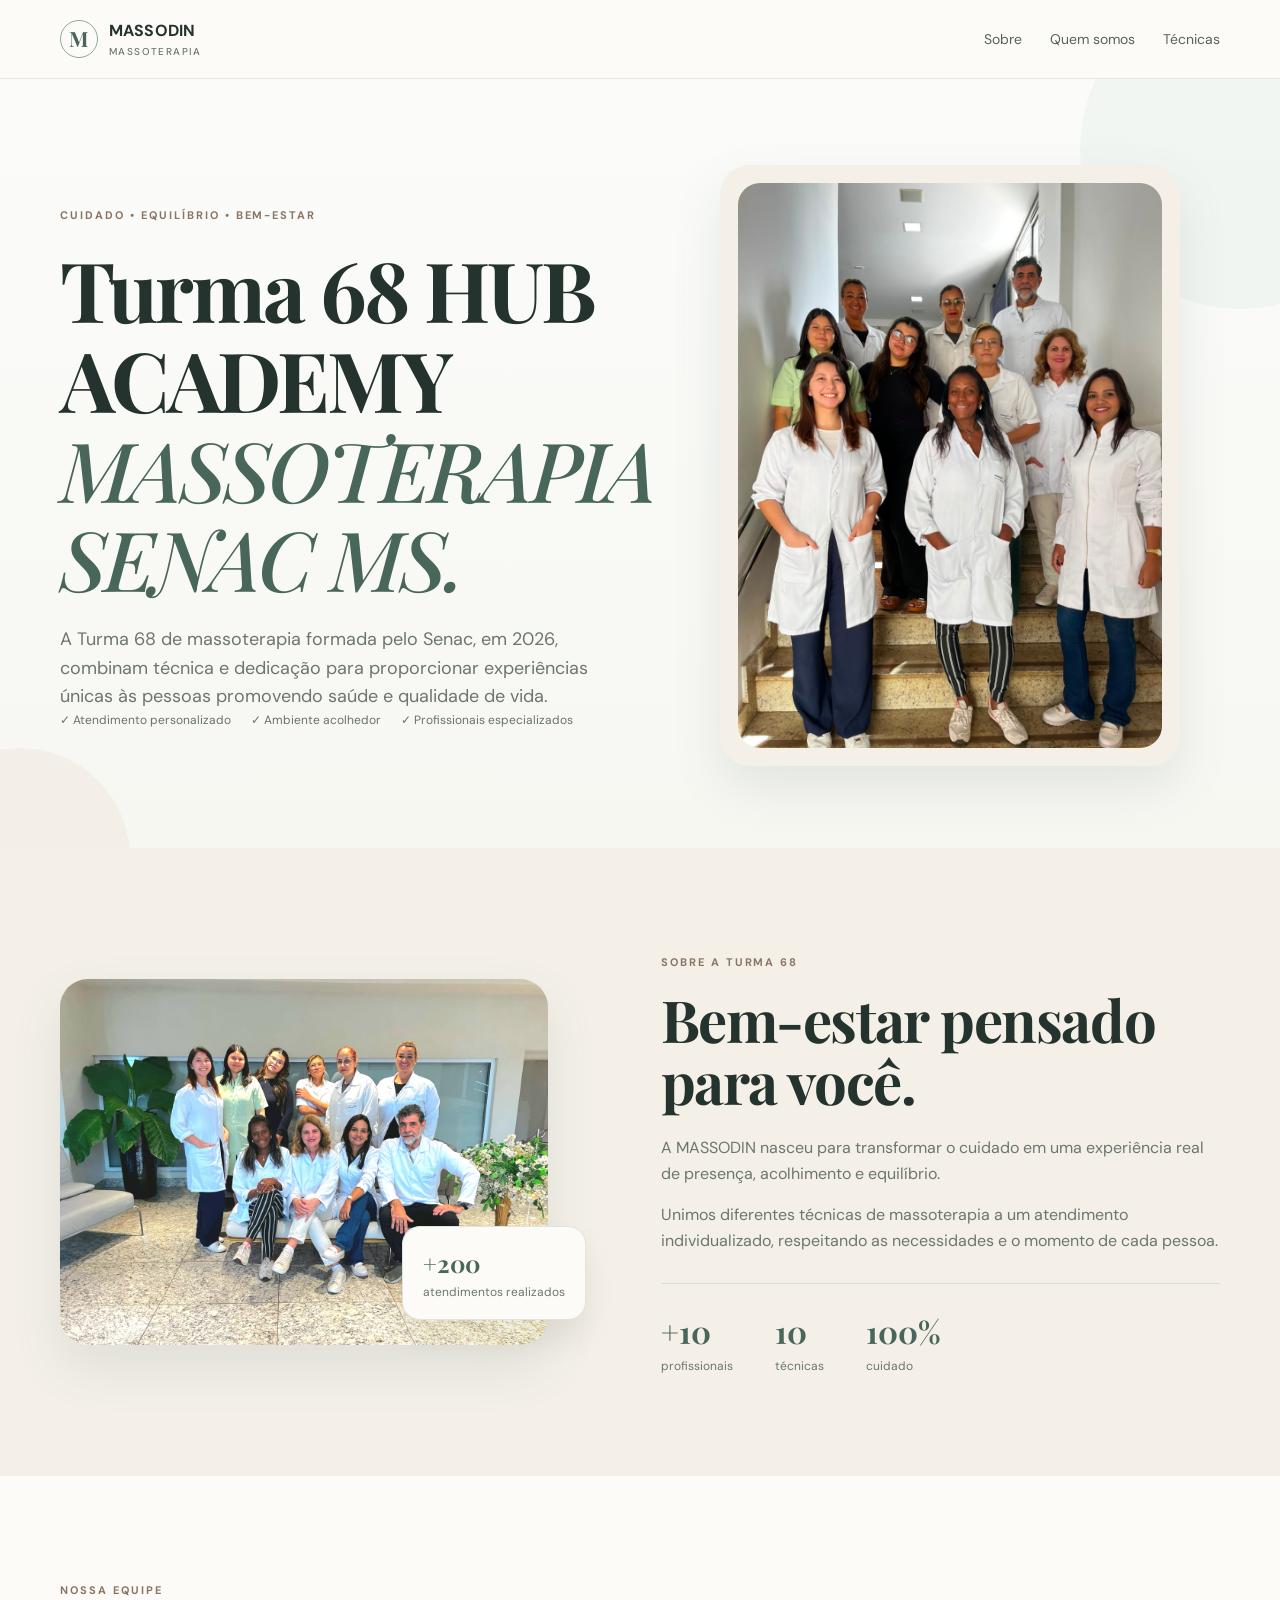
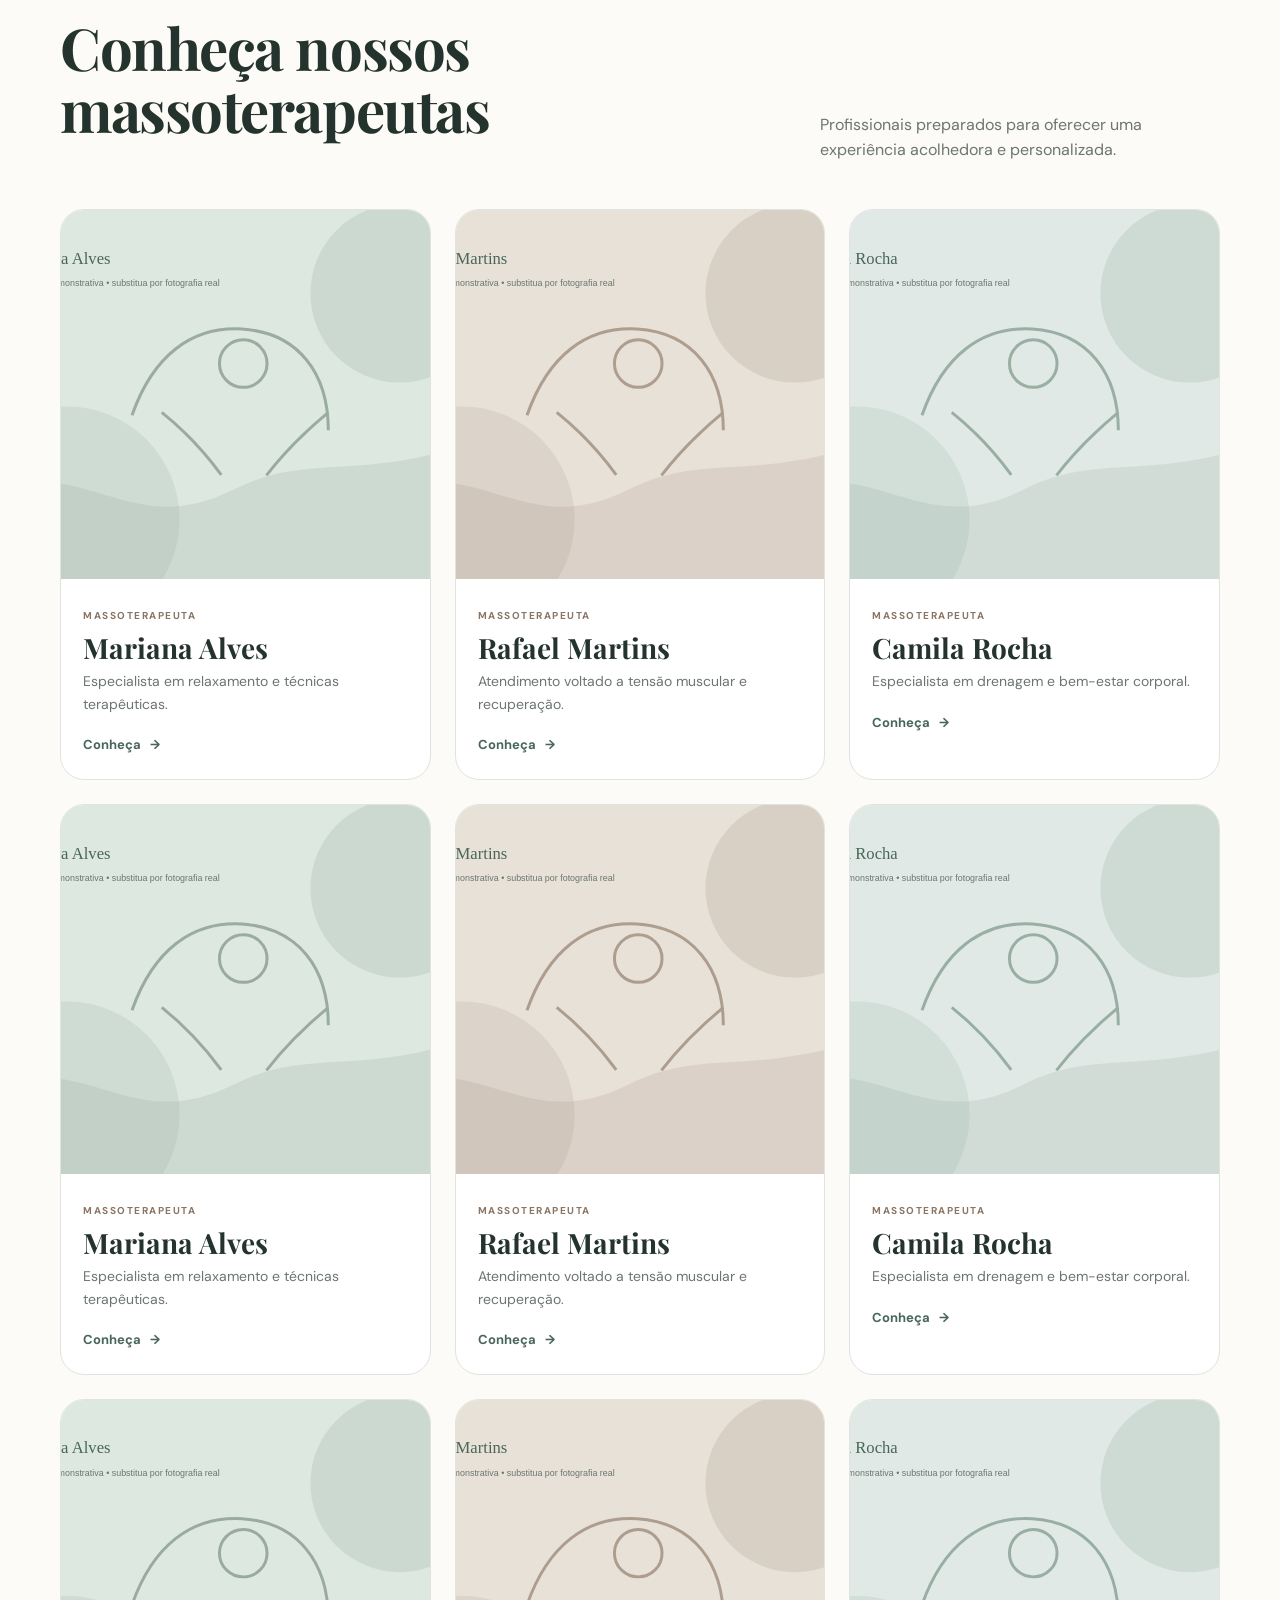
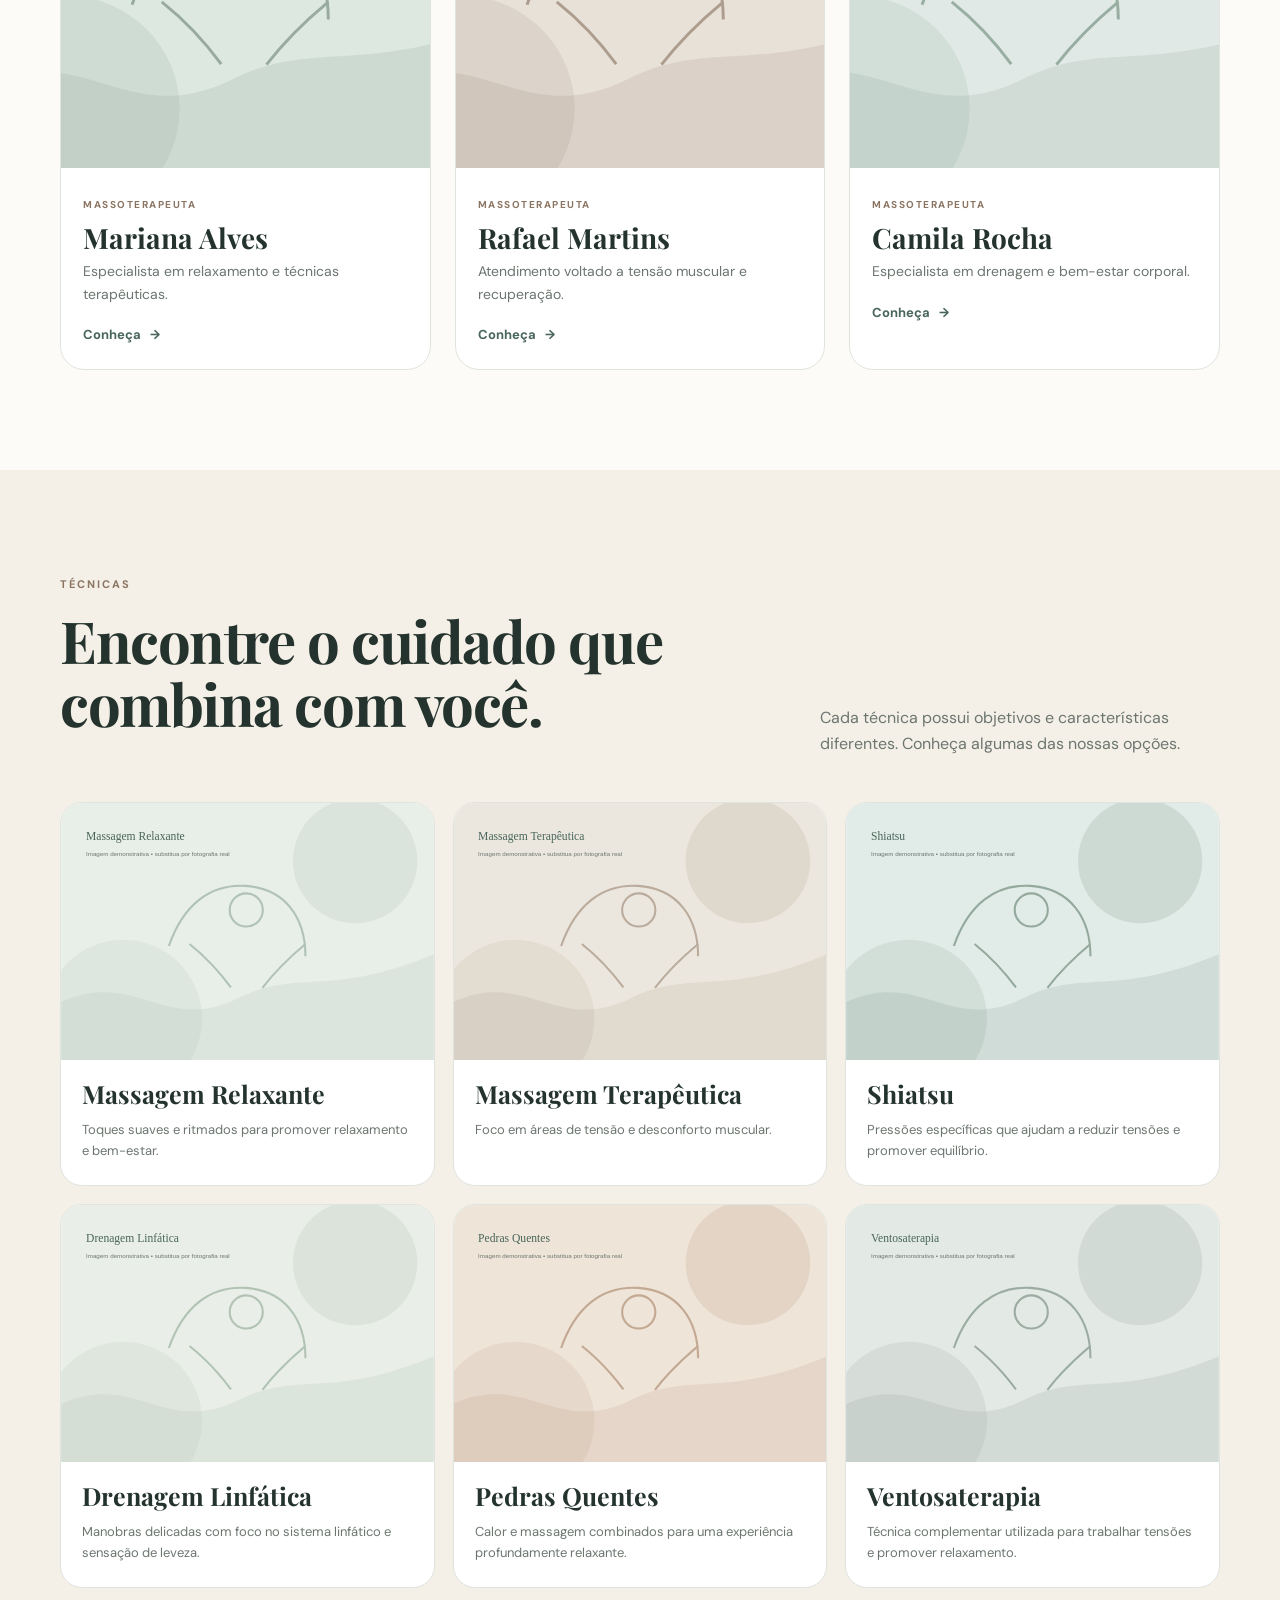
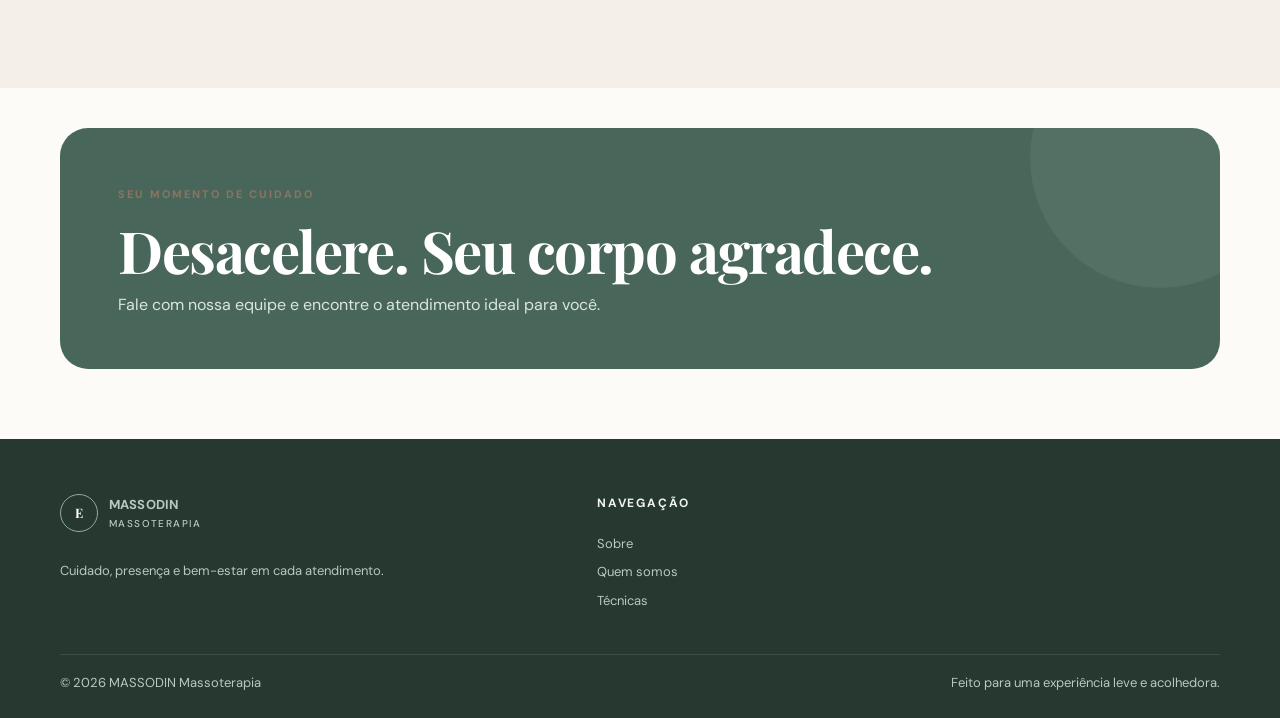
==== index.html @ a58a4205 "Teste2" ====
<!DOCTYPE html>
<html lang="pt-BR">
<head>
  <meta charset="UTF-8" />
  <meta name="viewport" content="width=device-width, initial-scale=1.0" />
  <meta name="description" content="Massoterapia, bem-estar e cuidado personalizado." />
  <title>MASSODIN Massoterapia</title>
  <link rel="preconnect" href="https://fonts.googleapis.com">
  <link rel="preconnect" href="https://fonts.gstatic.com" crossorigin>
  <link href="https://fonts.googleapis.com/css2?family=DM+Sans:wght@400;500;600;700&family=Playfair+Display:wght@500;600&display=swap" rel="stylesheet">
  <link rel="stylesheet" href="styles.css" />
</head>
<body>
  <header class="site-header" id="inicio">
    <div class="container nav-wrap">
      <a class="logo" href="index.html" aria-label="Essenza Massoterapia">
        <span class="logo-mark">M</span>
        <span>MASSODIN <small>Massoterapia</small></span>
      </a>
      <button class="menu-toggle" aria-label="Abrir menu" aria-expanded="false">☰</button>
      <nav class="main-nav">
        <a href="#sobre">Sobre</a>
        <a href="#profissionais">Quem somos</a>
        <a href="#tecnicas">Técnicas</a>
        
      </nav>
    </div>
  </header>

  <main>
    <section class="hero">
      <div class="hero-shape hero-shape-one"></div>
      <div class="hero-shape hero-shape-two"></div>
      <div class="container hero-grid">
        <div class="hero-copy">
          <span class="eyebrow">Cuidado • Equilíbrio • Bem-estar</span>
          <h1>Turma 68 HUB ACADEMY<br><em>MASSOTERAPIA SENAC MS.</em></h1>
          <p>A Turma 68 de massoterapia formada pelo Senac, em 2026, combinam técnica e dedicação para proporcionar experiências únicas às pessoas promovendo saúde e qualidade de vida.</p>
          <!-- <div class="hero-actions">
            <a class="btn btn-primary" href="#profissionais">Conheça nossos profissionais</a>
            <a class="btn btn-ghost" href="#tecnicas">Ver técnicas</a>
          </div> -->
          <div class="hero-highlights">
            <span>✓ Atendimento personalizado</span>
            <span>✓ Ambiente acolhedor</span>
            <span>✓ Profissionais especializados</span>
          </div>
        </div>
        <div class="hero-visual">
          <div class="image-card hero-image">
            <img src="assets/IMG/IMAGEM-T-68.jpg" alt="Ambiente acolhedor para massoterapia">
            <!-- <div class="floating-card">
              <strong>Seu momento.</strong>
              <span>Respire. Relaxe. Cuide-se.</span>
            </div> -->
          </div>
        </div>
      </div>
    </section>

    <section class="section section-soft" id="sobre">
      <div class="container about-grid">
        <div class="about-visual">
          <img class="about-image" src="assets/IMG/IMAGEM-2-T-68.jpg" alt="Espaço de massoterapia">
          <div class="about-badge"><strong>+200</strong><span>atendimentos realizados</span></div>
        </div>
        <div class="about-copy">
          <span class="eyebrow">Sobre a turma 68</span>
          <h2>Bem-estar pensado para você.</h2>
          <p>A MASSODIN nasceu para transformar o cuidado em uma experiência real de presença, acolhimento e equilíbrio.</p>
          <p>Unimos diferentes técnicas de massoterapia a um atendimento individualizado, respeitando as necessidades e o momento de cada pessoa.</p>
          <div class="stats">
            <div><strong>+10</strong><span>profissionais</span></div>
            <div><strong>10</strong><span>técnicas</span></div>
            <div><strong>100%</strong><span>cuidado</span></div>
          </div>
        </div>
      </div>
    </section>

    <section class="section" id="profissionais">
      <div class="container">
        <div class="section-heading">
          <div>
            <span class="eyebrow">Nossa equipe</span>
            <h2>Conheça nossos massoterapeutas</h2>
          </div>
          <p>Profissionais preparados para oferecer uma experiência acolhedora e personalizada.</p>
        </div>

        <div class="team-grid">
          <article class="profile-card">
            <img src="assets/profissional-1.svg" alt="Foto de Mariana Alves">
            <div class="profile-info">
              <span class="tag">Massoterapeuta</span>
              <h3>Mariana Alves</h3>
              <p>Especialista em relaxamento e técnicas terapêuticas.</p>
              <a class="text-link" href="profissional-mariana.html">Conheça <span>→</span></a>
            </div>
          </article>
          <article class="profile-card">
            <img src="assets/profissional-2.svg" alt="Foto de Rafael Martins">
            <div class="profile-info">
              <span class="tag">Massoterapeuta</span>
              <h3>Rafael Martins</h3>
              <p>Atendimento voltado a tensão muscular e recuperação.</p>
              <a class="text-link" href="profissional-rafael.html">Conheça <span>→</span></a>
            </div>
          </article>
          <article class="profile-card">
            <img src="assets/profissional-3.svg" alt="Foto de Camila Rocha">
            <div class="profile-info">
              <span class="tag">Massoterapeuta</span>
              <h3>Camila Rocha</h3>
              <p>Especialista em drenagem e bem-estar corporal.</p>
              <a class="text-link" href="profissional-camila.html">Conheça <span>→</span></a>
            </div>
          </article>
          <article class="profile-card">
            <img src="assets/profissional-1.svg" alt="Foto de Mariana Alves">
            <div class="profile-info">
              <span class="tag">Massoterapeuta</span>
              <h3>Mariana Alves</h3>
              <p>Especialista em relaxamento e técnicas terapêuticas.</p>
              <a class="text-link" href="profissional-mariana.html">Conheça <span>→</span></a>
            </div>
          </article>
          <article class="profile-card">
            <img src="assets/profissional-2.svg" alt="Foto de Rafael Martins">
            <div class="profile-info">
              <span class="tag">Massoterapeuta</span>
              <h3>Rafael Martins</h3>
              <p>Atendimento voltado a tensão muscular e recuperação.</p>
              <a class="text-link" href="profissional-rafael.html">Conheça <span>→</span></a>
            </div>
          </article>
          <article class="profile-card">
            <img src="assets/profissional-3.svg" alt="Foto de Camila Rocha">
            <div class="profile-info">
              <span class="tag">Massoterapeuta</span>
              <h3>Camila Rocha</h3>
              <p>Especialista em drenagem e bem-estar corporal.</p>
              <a class="text-link" href="profissional-camila.html">Conheça <span>→</span></a>
            </div>
          </article>
          <article class="profile-card">
            <img src="assets/profissional-1.svg" alt="Foto de Mariana Alves">
            <div class="profile-info">
              <span class="tag">Massoterapeuta</span>
              <h3>Mariana Alves</h3>
              <p>Especialista em relaxamento e técnicas terapêuticas.</p>
              <a class="text-link" href="profissional-mariana.html">Conheça <span>→</span></a>
            </div>
          </article>
          <article class="profile-card">
            <img src="assets/profissional-2.svg" alt="Foto de Rafael Martins">
            <div class="profile-info">
              <span class="tag">Massoterapeuta</span>
              <h3>Rafael Martins</h3>
              <p>Atendimento voltado a tensão muscular e recuperação.</p>
              <a class="text-link" href="profissional-rafael.html">Conheça <span>→</span></a>
            </div>
          </article>
          <article class="profile-card">
            <img src="assets/profissional-3.svg" alt="Foto de Camila Rocha">
            <div class="profile-info">
              <span class="tag">Massoterapeuta</span>
              <h3>Camila Rocha</h3>
              <p>Especialista em drenagem e bem-estar corporal.</p>
              <a class="text-link" href="profissional-camila.html">Conheça <span>→</span></a>
            </div>
          </article>
        </div>
      </div>
    </section>

    <section class="section section-soft" id="tecnicas">
      <div class="container">
        <div class="section-heading">
          <div>
            <span class="eyebrow">Técnicas</span>
            <h2>Encontre o cuidado que combina com você.</h2>
          </div>
          <p>Cada técnica possui objetivos e características diferentes. Conheça algumas das nossas opções.</p>
        </div>
        <div class="techniques-grid">
          <article class="tech-card"><img src="assets/tecnica-relaxante.svg" alt="Massagem relaxante"><div><h3>Massagem Relaxante</h3><p>Toques suaves e ritmados para promover relaxamento e bem-estar.</p></div></article>
          <article class="tech-card"><img src="assets/tecnica-terapeutica.svg" alt="Massagem terapêutica"><div><h3>Massagem Terapêutica</h3><p>Foco em áreas de tensão e desconforto muscular.</p></div></article>
          <article class="tech-card"><img src="assets/tecnica-shiatsu.svg" alt="Shiatsu"><div><h3>Shiatsu</h3><p>Pressões específicas que ajudam a reduzir tensões e promover equilíbrio.</p></div></article>
          <article class="tech-card"><img src="assets/tecnica-drenagem.svg" alt="Drenagem linfática"><div><h3>Drenagem Linfática</h3><p>Manobras delicadas com foco no sistema linfático e sensação de leveza.</p></div></article>
          <article class="tech-card"><img src="assets/tecnica-pedras.svg" alt="Pedras quentes"><div><h3>Pedras Quentes</h3><p>Calor e massagem combinados para uma experiência profundamente relaxante.</p></div></article>
          <article class="tech-card"><img src="assets/tecnica-ventosa.svg" alt="Ventosaterapia"><div><h3>Ventosaterapia</h3><p>Técnica complementar utilizada para trabalhar tensões e promover relaxamento.</p></div></article>
        </div>
      </div>
    </section>

    <section class="cta-section" id="contato">
      <div class="container cta-box">
        <div><span class="eyebrow">Seu momento de cuidado</span><h2>Desacelere. Seu corpo agradece.</h2><p>Fale com nossa equipe e encontre o atendimento ideal para você.</p></div>
        
      </div>
    </section>
  </main>

  <footer class="footer">
    <div class="container footer-grid">
      <div><a class="logo footer-logo" href="#inicio"><span class="logo-mark">E</span><span>MASSODIN <small>Massoterapia</small></span></a><p>Cuidado, presença e bem-estar em cada atendimento.</p></div>
      <div><h4>Navegação</h4><a href="#sobre">Sobre</a><a href="#profissionais">Quem somos</a><a href="#tecnicas">Técnicas</a></div>
      <!-- <div><h4>Contato</h4><a href="https://instagram.com/" target="_blank" rel="noopener">Instagram</a><a href="https://wa.me/5500000000000" target="_blank" rel="noopener">WhatsApp</a><span>Campo Grande – MS</span></div> -->
    </div>
    <div class="container footer-bottom"><span>© 2026 MASSODIN Massoterapia</span><span>Feito para uma experiência leve e acolhedora.</span></div>
  </footer>
  <script src="script.js"></script>
</body>
</html>
---- styles.css ----
:root{--sage:#8fa89a;--deep:#49665a;--cream:#f4f0e8;--paper:#fcfbf8;--brown:#8b7462;--ink:#24332d;--muted:#6c766f;--line:#dfe4de;--white:#fff;--shadow:0 22px 50px rgba(73,102,90,.12)}*{box-sizing:border-box}html{scroll-behavior:smooth}body{margin:0;background:var(--paper);color:var(--ink);font-family:'DM Sans',sans-serif;line-height:1.6}a{text-decoration:none;color:inherit}img{display:block;max-width:100%}.container{width:min(1160px,calc(100% - 40px));margin:auto}.site-header{position:sticky;top:0;z-index:20;background:rgba(252,251,248,.92);backdrop-filter:blur(14px);border-bottom:1px solid rgba(223,228,222,.8)}.nav-wrap{min-height:78px;display:flex;align-items:center;justify-content:space-between;gap:24px}.logo{display:flex;align-items:center;gap:11px;font-weight:700;letter-spacing:.01em}.logo small{display:block;font-weight:500;font-size:10px;letter-spacing:.14em;text-transform:uppercase;color:var(--muted)}.logo-mark{width:38px;height:38px;border:1px solid var(--sage);border-radius:50%;display:grid;place-items:center;font-family:'Playfair Display',serif;color:var(--deep);font-size:21px}.main-nav{display:flex;align-items:center;gap:28px;font-size:14px}.main-nav>a:not(.btn){color:#56635d}.main-nav>a:not(.btn):hover{color:var(--deep)}.btn{display:inline-flex;align-items:center;justify-content:center;min-height:48px;padding:0 22px;border-radius:999px;font-weight:600;font-size:14px;transition:.25s ease;border:1px solid transparent}.btn-primary{background:var(--deep);color:white;box-shadow:0 9px 24px rgba(73,102,90,.19)}.btn-primary:hover{transform:translateY(-2px);background:#3f5a4f}.btn-ghost{border-color:#cfd8d1;color:var(--deep);background:transparent}.btn-ghost:hover{border-color:var(--sage);background:#f6f8f5}.btn-light{background:#fff;color:var(--deep)}.menu-toggle{display:none;border:0;background:none;font-size:25px;color:var(--deep)}.hero{position:relative;overflow:hidden;padding:86px 0 82px;background:linear-gradient(180deg,#fbfcfa 0%,#f7f7f2 100%)}.hero-grid{display:grid;grid-template-columns:1fr .92fr;gap:65px;align-items:center;position:relative;z-index:2}.eyebrow{text-transform:uppercase;letter-spacing:.18em;font-size:11px;font-weight:700;color:var(--brown)}h1,h2,h3{font-family:'Playfair Display',serif;line-height:1.08;margin:0}.hero h1{font-size:clamp(54px,7vw,83px);margin:18px 0 22px;letter-spacing:-.035em}.hero h1 em{color:var(--deep);font-weight:500}.hero-copy>p{max-width:570px;font-size:18px;color:var(--muted);margin:0}.hero-actions{display:flex;flex-wrap:wrap;gap:12px;margin:30px 0}.hero-highlights{display:flex;gap:20px;flex-wrap:wrap;color:#66726c;font-size:12px}.hero-visual{position:relative}.image-card{border-radius:30px;overflow:hidden;box-shadow:var(--shadow)}.hero-image{background:var(--cream);padding:18px}.hero-image img{border-radius:22px;width:100%;height:auto}.floating-card{position:absolute;right:-18px;bottom:26px;background:rgba(255,255,255,.94);border:1px solid rgba(255,255,255,.8);border-radius:18px;padding:15px 18px;box-shadow:0 18px 35px rgba(0,0,0,.08);display:flex;flex-direction:column}.floating-card strong{font-family:'Playfair Display',serif;font-size:19px}.floating-card span{font-size:12px;color:var(--muted)}.hero-shape{position:absolute;border-radius:50%;filter:blur(.2px);opacity:.4}.hero-shape-one{width:320px;height:320px;background:#e4eee8;right:-120px;top:-90px}.hero-shape-two{width:220px;height:220px;background:#efe4d9;left:-90px;bottom:-120px}.section{padding:100px 0}.section-soft{background:var(--cream)}.about-grid{display:grid;grid-template-columns:.94fr 1fr;gap:75px;align-items:center}.about-visual{position:relative;padding-right:38px}.about-image{width:100%;border-radius:28px;box-shadow:var(--shadow)}.about-badge{position:absolute;right:0;bottom:25px;background:var(--paper);border:1px solid var(--line);box-shadow:0 18px 32px rgba(0,0,0,.07);border-radius:18px;padding:17px 20px;display:flex;flex-direction:column}.about-badge strong{font-size:24px;font-family:'Playfair Display',serif;color:var(--deep)}.about-badge span{font-size:12px;color:var(--muted)}.about-copy h2,.section-heading h2,.cta-box h2{font-size:clamp(40px,5vw,58px);margin:14px 0 22px;letter-spacing:-.025em}.about-copy p{color:var(--muted);max-width:590px}.stats{display:flex;gap:42px;margin-top:30px;padding-top:23px;border-top:1px solid #d8ddd7}.stats div{display:flex;flex-direction:column}.stats strong{font-family:'Playfair Display',serif;font-size:31px;color:var(--deep)}.stats span{font-size:12px;color:var(--muted)}.section-heading{display:flex;align-items:flex-end;justify-content:space-between;gap:35px;margin-bottom:46px}.section-heading>p{max-width:400px;color:var(--muted);margin:0}.team-grid{display:grid;grid-template-columns:repeat(3,1fr);gap:24px}.profile-card{background:#fff;border:1px solid var(--line);border-radius:24px;overflow:hidden;transition:.25s ease}.profile-card:hover{transform:translateY(-5px);box-shadow:0 18px 40px rgba(73,102,90,.1)}.profile-card>img{width:100%;aspect-ratio:1/1;object-fit:cover}.profile-info{padding:22px}.tag{font-size:10px;text-transform:uppercase;letter-spacing:.15em;color:var(--brown);font-weight:700}.profile-info h3{font-size:28px;margin:7px 0}.profile-info p{margin:0 0 16px;color:var(--muted);font-size:14px}.text-link{font-size:13px;font-weight:700;color:var(--deep)}.text-link span{display:inline-block;margin-left:6px;transition:.2s}.text-link:hover span{transform:translateX(3px)}.techniques-grid{display:grid;grid-template-columns:repeat(3,1fr);gap:18px}.tech-card{background:#fff;border:1px solid var(--line);border-radius:22px;overflow:hidden}.tech-card img{width:100%;aspect-ratio:1.45/1;object-fit:cover}.tech-card div{padding:20px 21px 23px}.tech-card h3{font-size:25px}.tech-card p{color:var(--muted);font-size:13px;margin-bottom:0}.cta-section{padding:40px 0 70px}.cta-box{background:var(--deep);color:white;border-radius:28px;padding:52px 58px;display:flex;align-items:center;justify-content:space-between;gap:28px;overflow:hidden;position:relative}.cta-box:after{content:'';position:absolute;width:260px;height:260px;border-radius:50%;background:rgba(255,255,255,.06);right:-70px;top:-100px}.cta-box h2{margin-bottom:10px}.cta-box p{margin:0;color:#dce6df;max-width:560px}.footer{background:#26382f;color:#ecf2ed;padding:55px 0 24px}.footer-grid{display:grid;grid-template-columns:1.7fr 1fr 1fr;gap:50px}.footer p,.footer span,.footer a{color:#bbc8c1;font-size:13px}.footer h4{font-size:12px;text-transform:uppercase;letter-spacing:.15em;margin:0 0 12px;color:#eff5f0}.footer-grid>div{display:flex;flex-direction:column;gap:8px}.footer-logo{color:white;margin-bottom:8px}.footer-logo .logo-mark{color:white;border-color:#91ac9f}.footer-logo small{color:#bbc8c1}.footer-bottom{border-top:1px solid rgba(255,255,255,.11);margin-top:42px;padding-top:18px;display:flex;justify-content:space-between;gap:20px}.profile-hero{padding:90px 0 100px;background:linear-gradient(180deg,#fbfcfa,#f3efe7)}.profile-detail{display:grid;grid-template-columns:420px 1fr;gap:80px;align-items:center}.profile-detail>img{width:100%;border-radius:28px;box-shadow:var(--shadow);background:#e5eee8}.profile-detail h1{font-size:clamp(54px,7vw,76px);margin:13px 0}.lead{font:500 22px/1.4 'Playfair Display',serif;color:var(--deep);max-width:590px}.profile-detail p:not(.lead){color:var(--muted);max-width:620px}.specialties{display:flex;flex-wrap:wrap;gap:8px;margin:25px 0}.specialties span{padding:8px 12px;border-radius:999px;background:#ecf2ed;border:1px solid #d7e2d9;color:var(--deep);font-size:12px}.profile-actions{display:flex;gap:10px;margin-top:25px}@media (max-width:950px){.main-nav{gap:18px}.hero-grid{gap:35px}.about-grid,.profile-detail{grid-template-columns:1fr;gap:45px}.profile-detail>img{max-width:460px}.team-grid,.techniques-grid{grid-template-columns:repeat(2,1fr)}.footer-grid{grid-template-columns:1fr 1fr}}@media (max-width:760px){.container{width:min(100% - 28px,1160px)}.nav-wrap{min-height:70px}.menu-toggle{display:block}.main-nav{display:none;position:absolute;left:14px;right:14px;top:70px;background:white;border:1px solid var(--line);border-radius:18px;padding:16px;box-shadow:0 16px 40px rgba(0,0,0,.08);flex-direction:column;align-items:stretch}.site-header.open .main-nav{display:flex}.main-nav .btn{text-align:center}.hero{padding:60px 0}.hero-grid{grid-template-columns:1fr}.hero h1{font-size:54px}.hero-visual{max-width:560px;margin:auto}.floating-card{right:7px}.section{padding:72px 0}.section-heading{display:block;margin-bottom:30px}.section-heading>p{margin-top:16px}.team-grid,.techniques-grid,.footer-grid{grid-template-columns:1fr}.stats{gap:24px}.cta-section{padding:20px 0 55px}.cta-box{padding:36px 28px;display:block}.cta-box .btn{margin-top:24px}.footer-bottom{display:block}.footer-bottom span{display:block;margin-top:8px}.about-visual{padding-right:20px}}
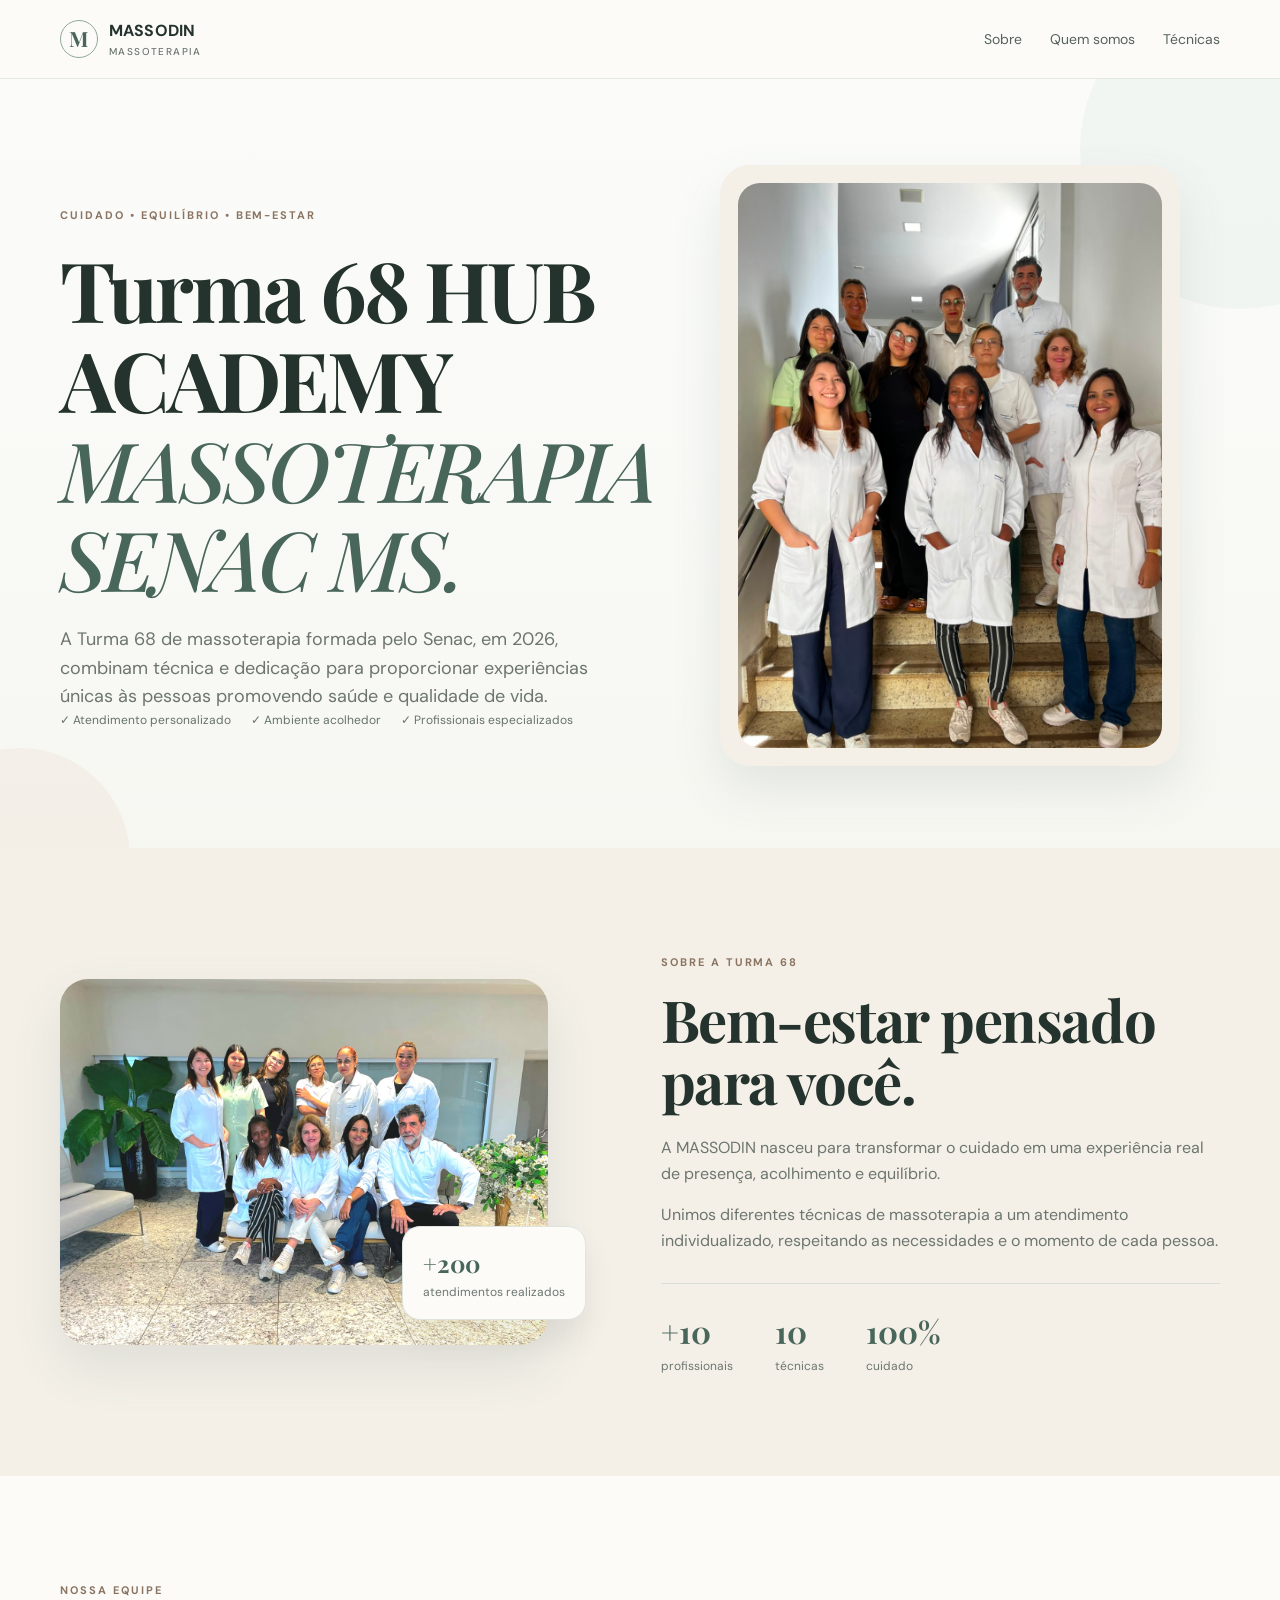
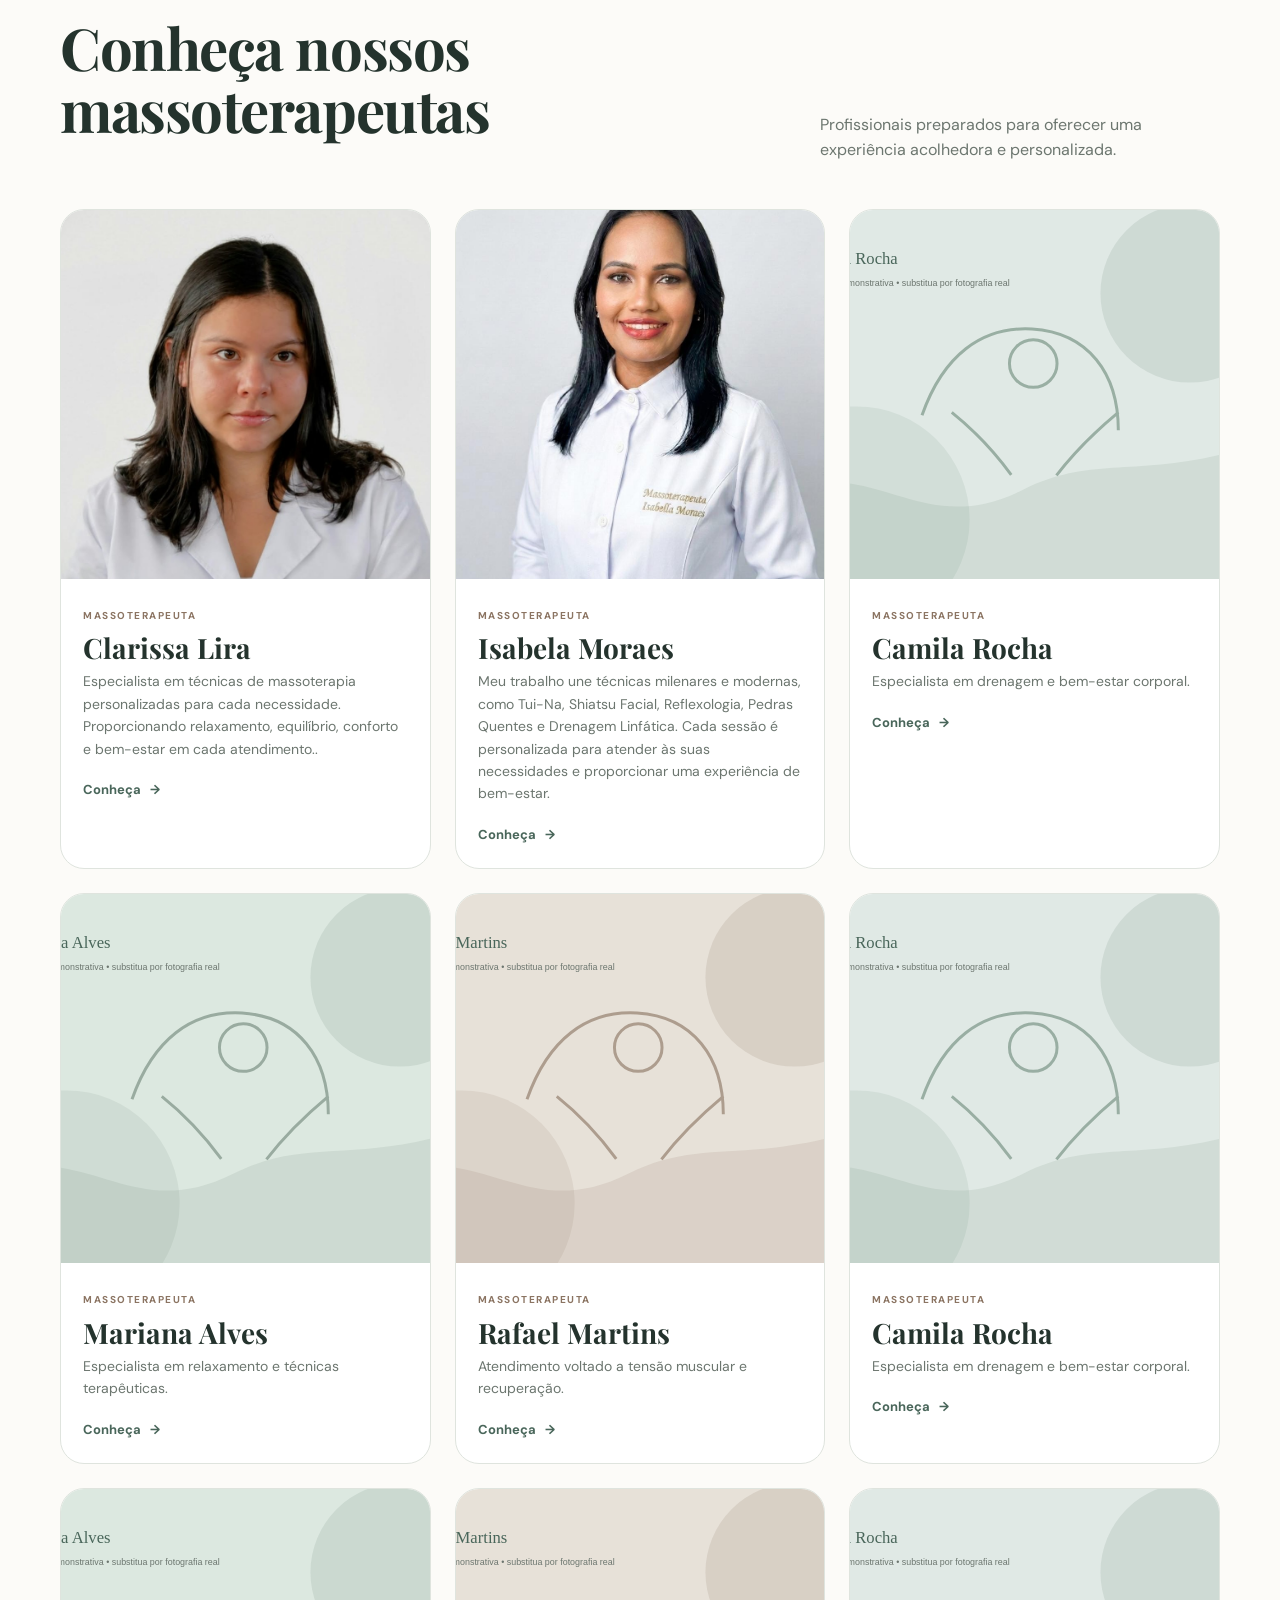
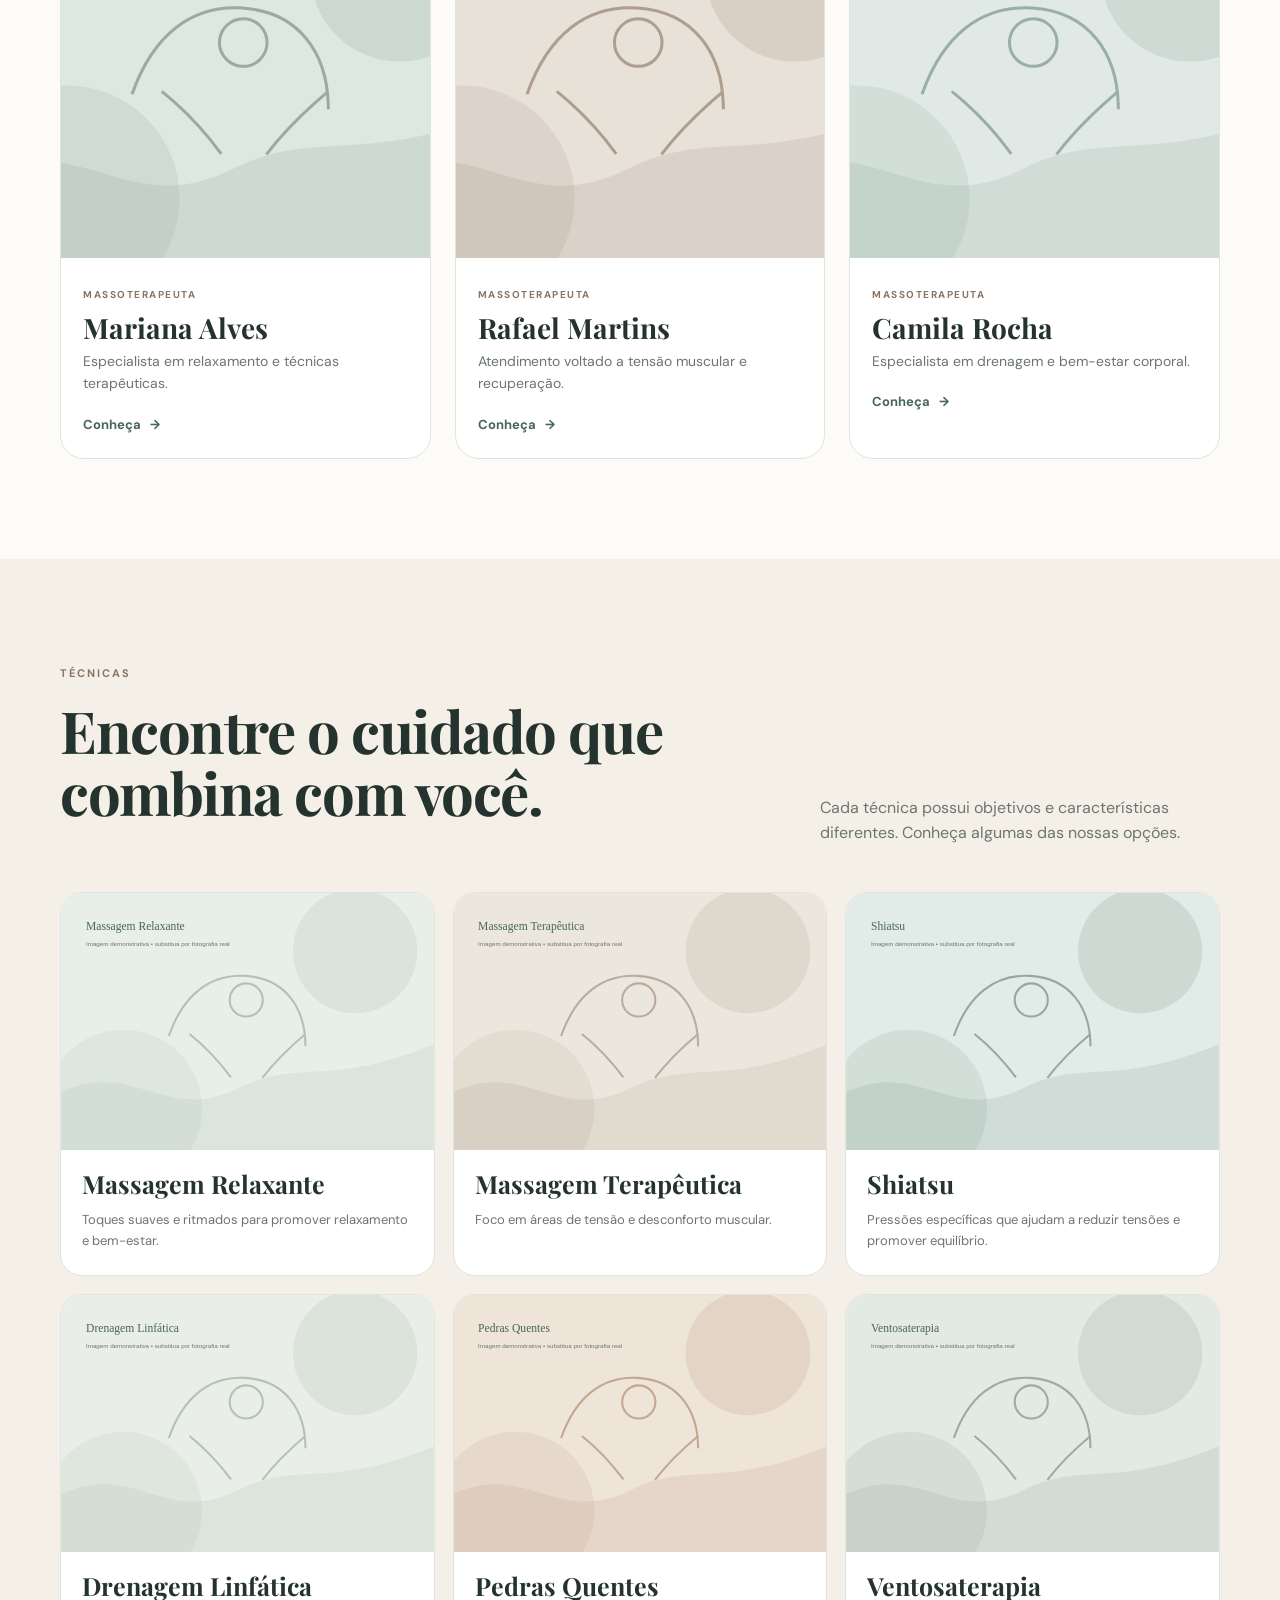
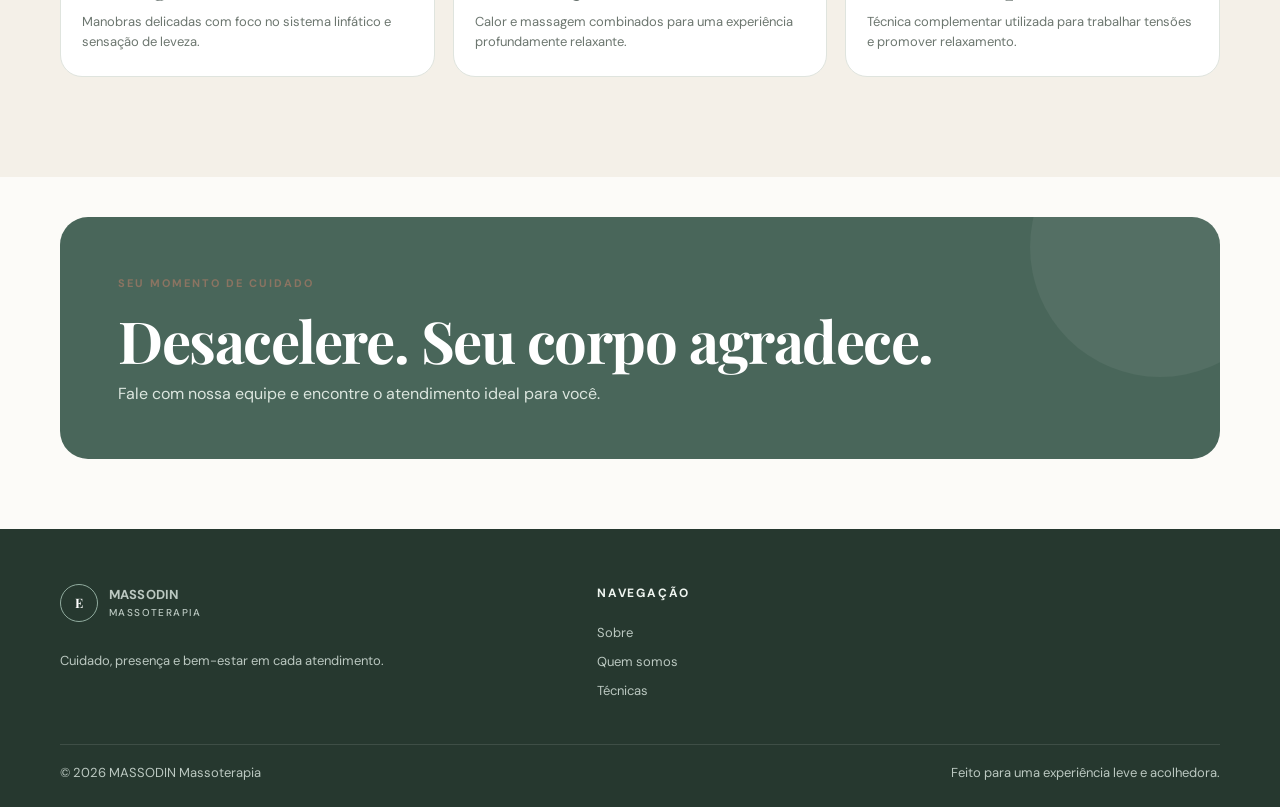
==== commit ac1d4411: "atualização de duas alunos" ====
--- a/index.html
+++ b/index.html
@@ -90,21 +90,23 @@
 
         <div class="team-grid">
           <article class="profile-card">
-            <img src="assets/profissional-1.svg" alt="Foto de Mariana Alves">
-            <div class="profile-info">
-              <span class="tag">Massoterapeuta</span>
-              <h3>Mariana Alves</h3>
-              <p>Especialista em relaxamento e técnicas terapêuticas.</p>
-              <a class="text-link" href="profissional-mariana.html">Conheça <span>→</span></a>
-            </div>
-          </article>
-          <article class="profile-card">
-            <img src="assets/profissional-2.svg" alt="Foto de Rafael Martins">
-            <div class="profile-info">
-              <span class="tag">Massoterapeuta</span>
-              <h3>Rafael Martins</h3>
-              <p>Atendimento voltado a tensão muscular e recuperação.</p>
-              <a class="text-link" href="profissional-rafael.html">Conheça <span>→</span></a>
+            <img src="assets/IMG/CLARISSA LIRA.jpeg" alt="Foto de Clarissa Lira">
+            <div class="profile-info">
+              <span class="tag">Massoterapeuta</span>
+              <h3>Clarissa Lira</h3>
+              <p>Especialista em técnicas de massoterapia personalizadas para cada necessidade.
+Proporcionando relaxamento, equilíbrio, conforto e bem-estar em cada atendimento..</p>
+              <a class="text-link" href="profissional-clarissa.html">Conheça <span>→</span></a>
+            </div>
+          </article>
+          <article class="profile-card">
+            <img src="assets/IMG/ISABELLA MORAES.jpeg" alt="Foto de Isabela Moraes">
+            <div class="profile-info">
+              <span class="tag">Massoterapeuta</span>
+              <h3>Isabela Moraes</h3>
+              <p>Meu trabalho une técnicas milenares e modernas, como Tui-Na, Shiatsu Facial, Reflexologia, Pedras Quentes e Drenagem Linfática.
+Cada sessão é personalizada para atender às suas necessidades e proporcionar uma experiência de bem-estar.</p>
+              <a class="text-link" href="profissional-isabela-moraes.html">Conheça <span>→</span></a>
             </div>
           </article>
           <article class="profile-card">
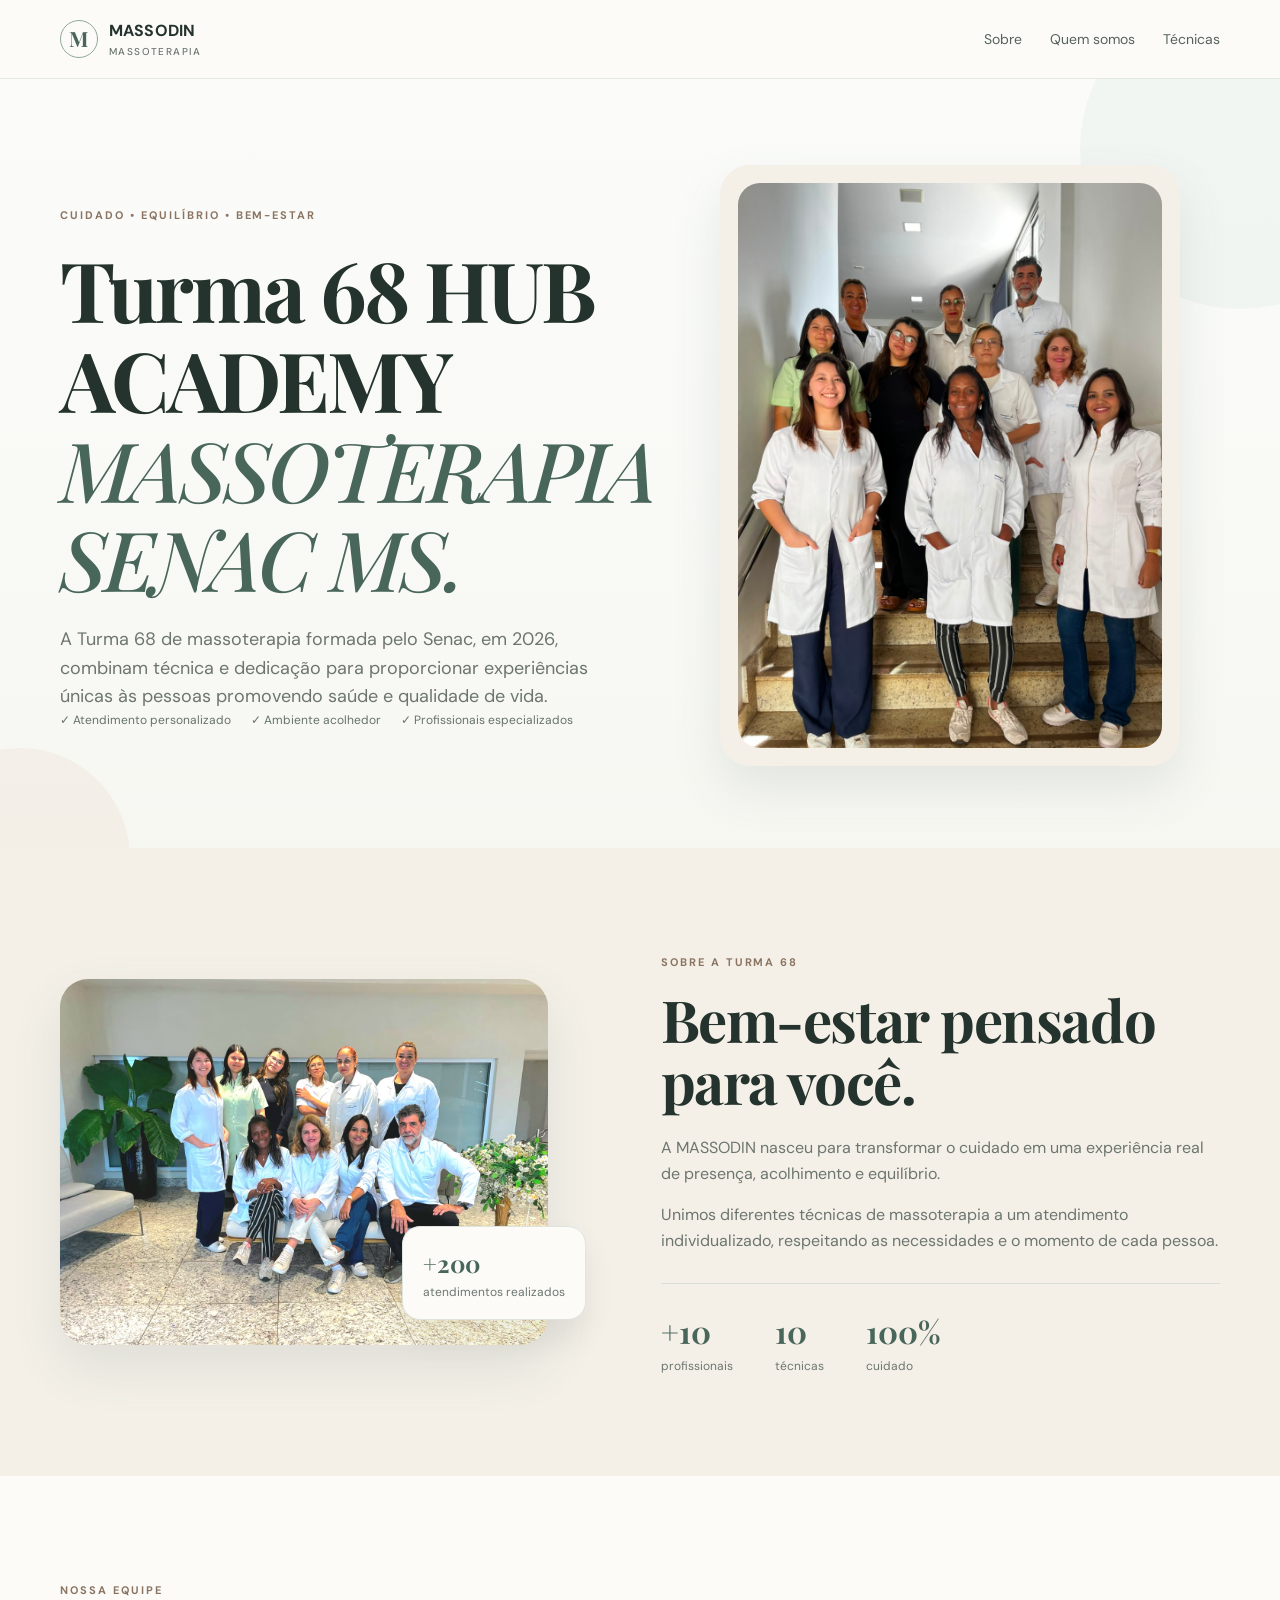
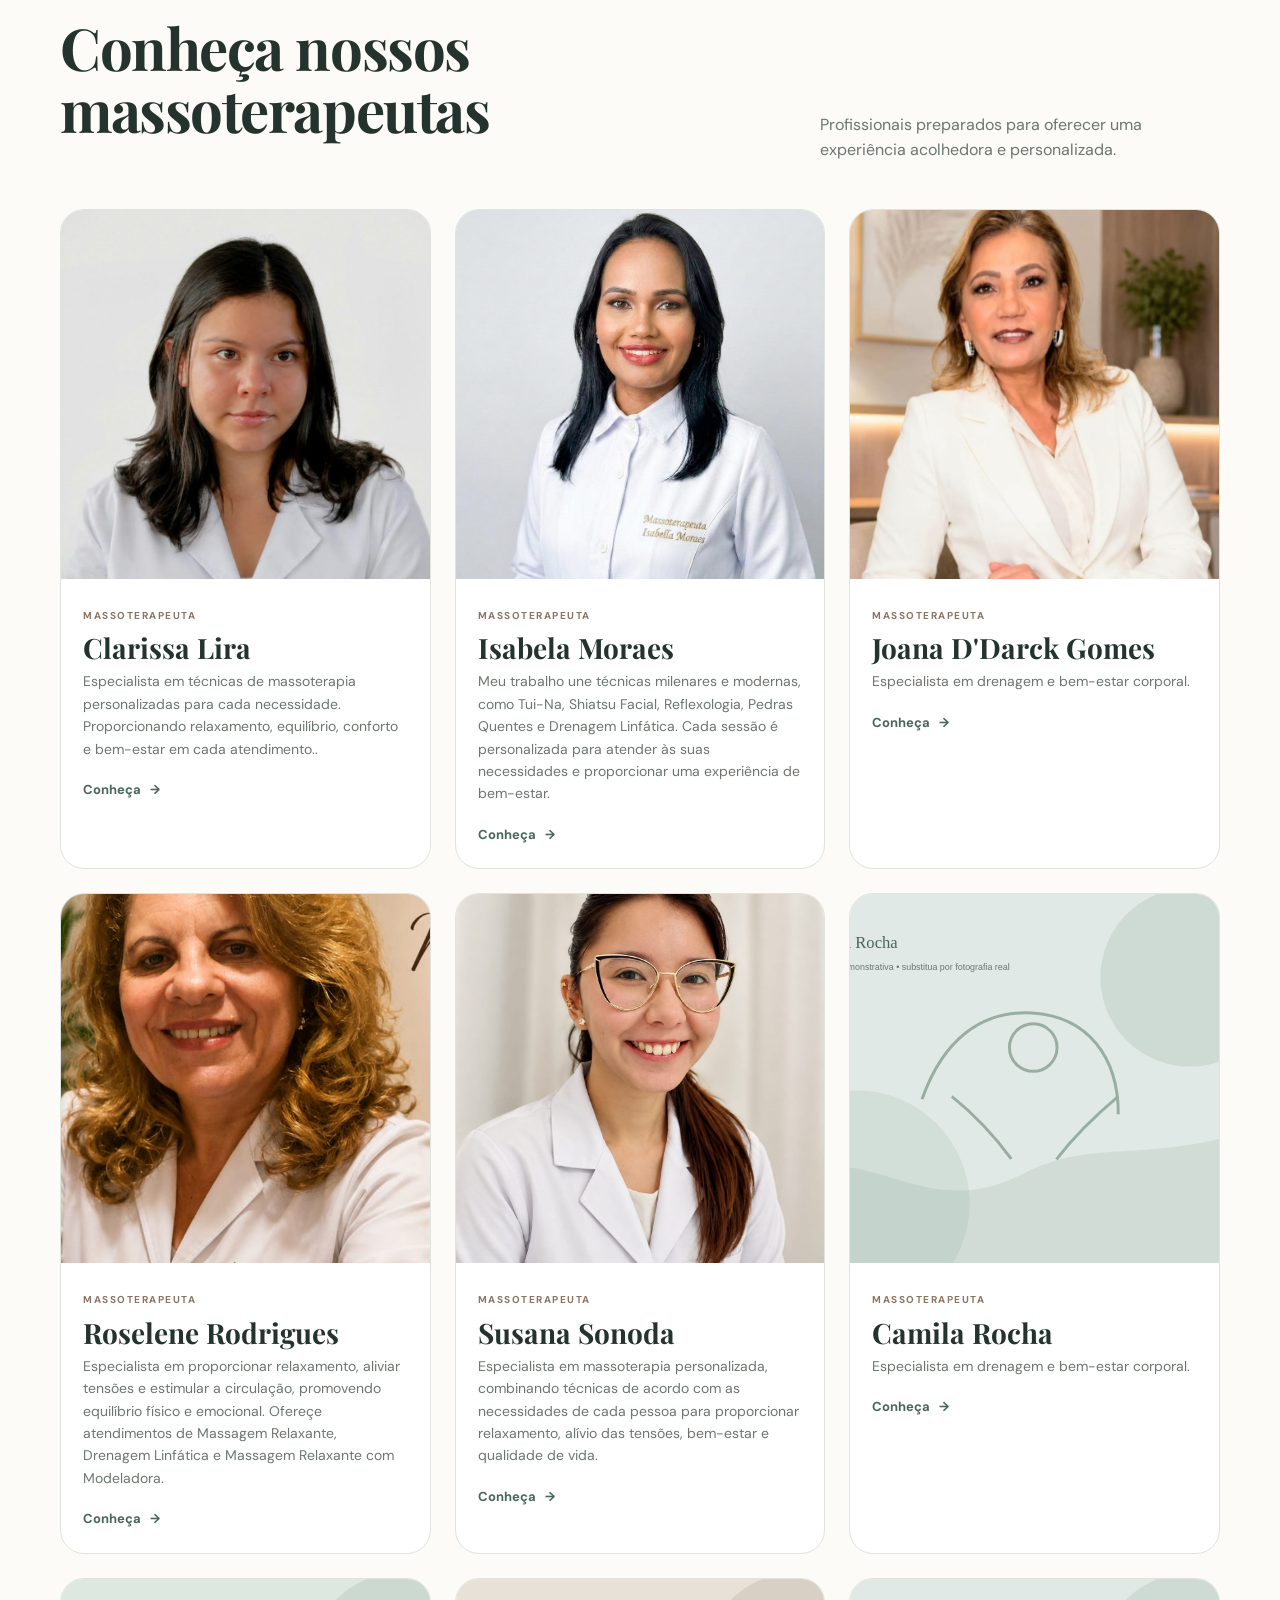
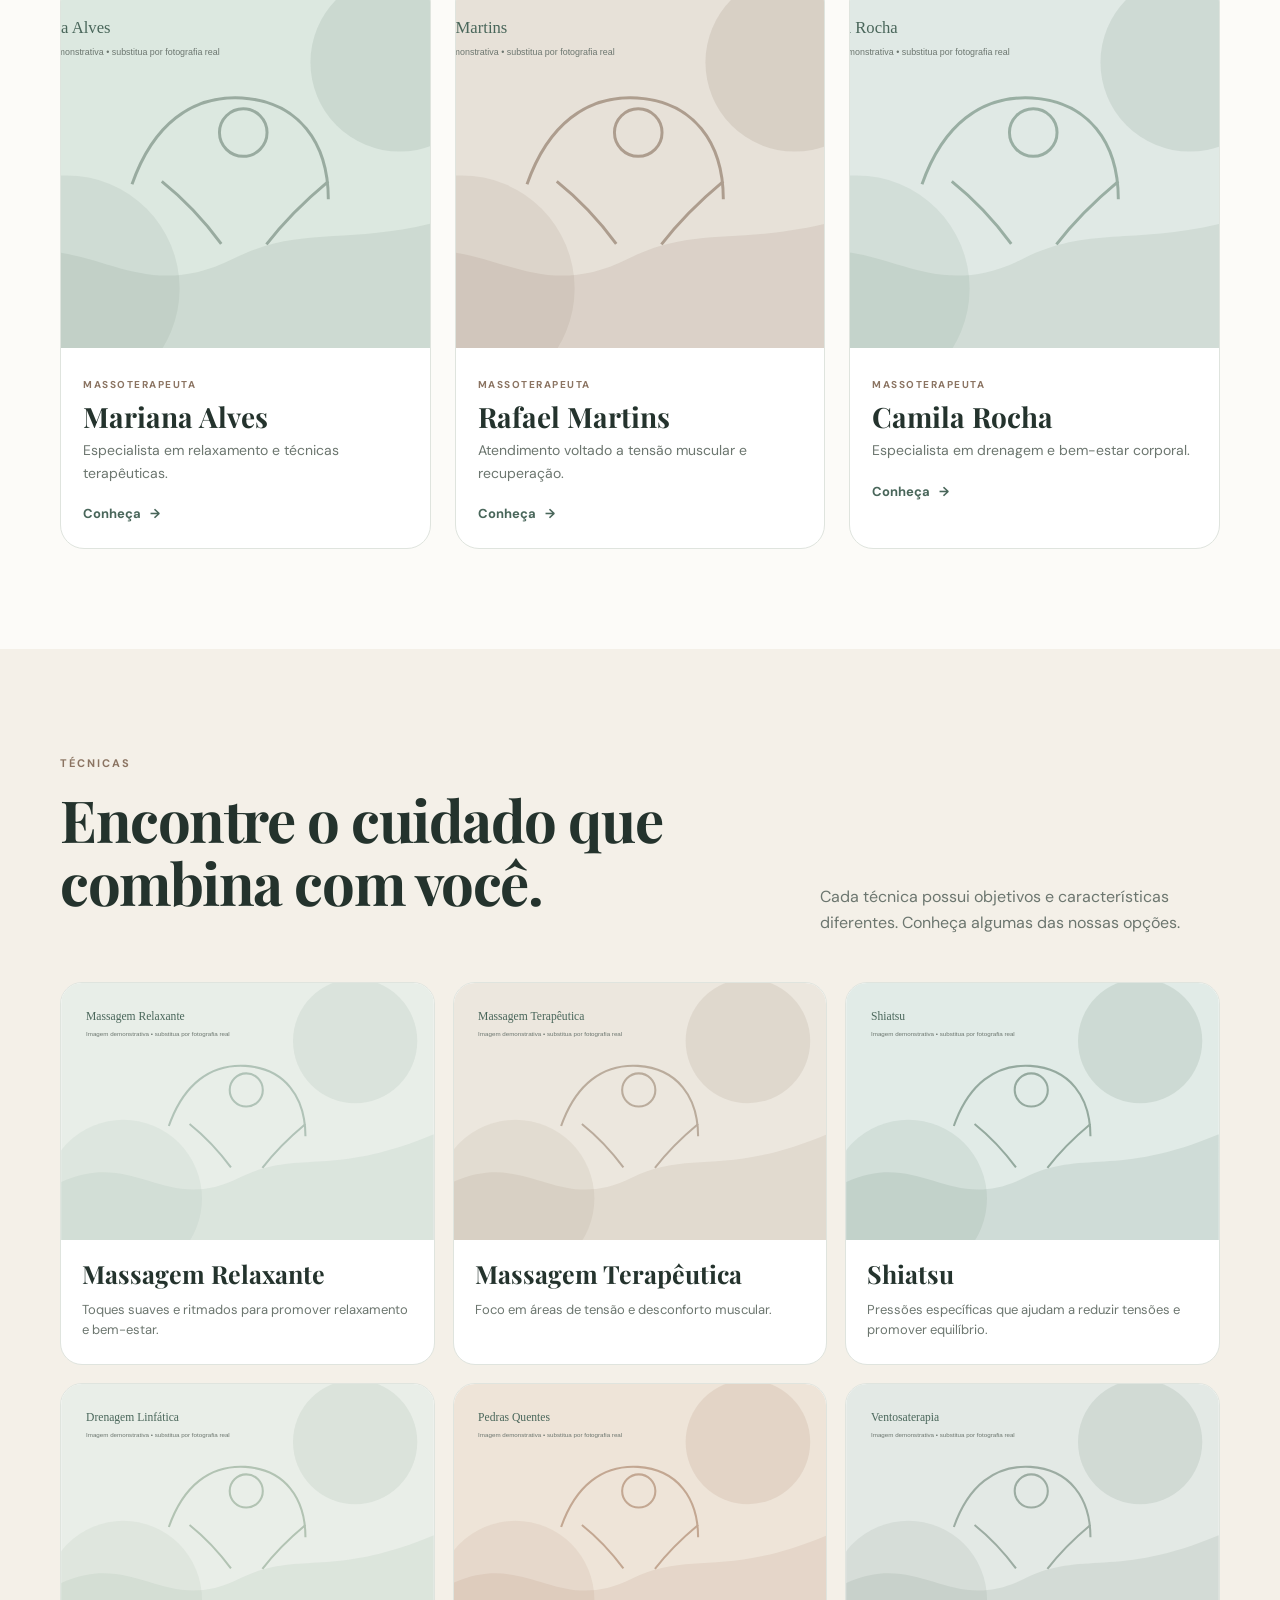
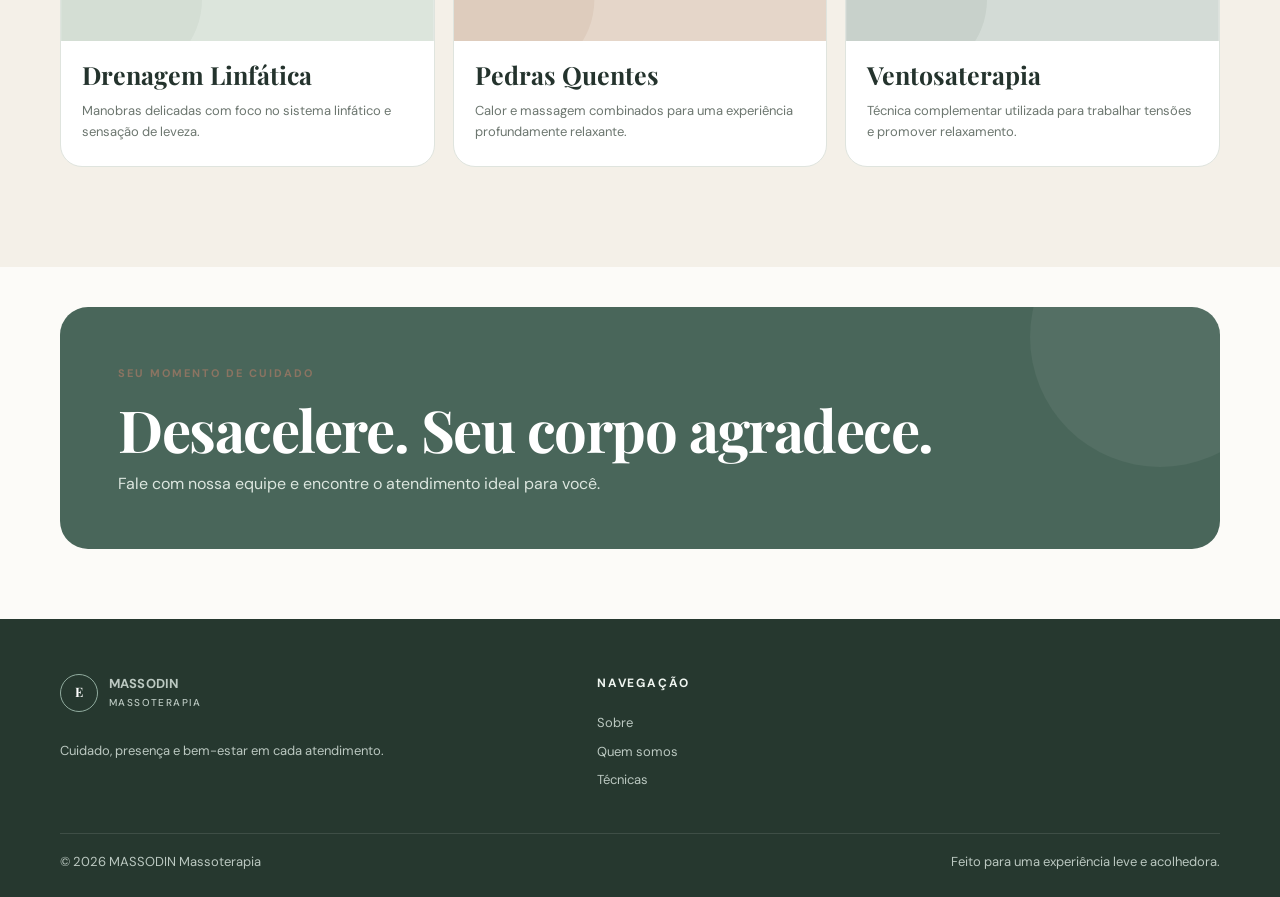
==== commit 638b8401: "atualização de 3 alunos" ====
--- a/index.html
+++ b/index.html
@@ -110,30 +110,32 @@
             </div>
           </article>
           <article class="profile-card">
-            <img src="assets/profissional-3.svg" alt="Foto de Camila Rocha">
-            <div class="profile-info">
-              <span class="tag">Massoterapeuta</span>
-              <h3>Camila Rocha</h3>
+            <img src="assets/IMG/JOANA D'ARCK  GOMES.jpeg" alt="Foto de Joana D'Darck Gomes">
+            <div class="profile-info">
+              <span class="tag">Massoterapeuta</span>
+              <h3>Joana D'Darck Gomes</h3>
               <p>Especialista em drenagem e bem-estar corporal.</p>
-              <a class="text-link" href="profissional-camila.html">Conheça <span>→</span></a>
-            </div>
-          </article>
-          <article class="profile-card">
-            <img src="assets/profissional-1.svg" alt="Foto de Mariana Alves">
-            <div class="profile-info">
-              <span class="tag">Massoterapeuta</span>
-              <h3>Mariana Alves</h3>
-              <p>Especialista em relaxamento e técnicas terapêuticas.</p>
-              <a class="text-link" href="profissional-mariana.html">Conheça <span>→</span></a>
-            </div>
-          </article>
-          <article class="profile-card">
-            <img src="assets/profissional-2.svg" alt="Foto de Rafael Martins">
-            <div class="profile-info">
-              <span class="tag">Massoterapeuta</span>
-              <h3>Rafael Martins</h3>
-              <p>Atendimento voltado a tensão muscular e recuperação.</p>
-              <a class="text-link" href="profissional-rafael.html">Conheça <span>→</span></a>
+              <a class="text-link" href="profissional-joana.html">Conheça <span>→</span></a>
+            </div>
+          </article>
+          <article class="profile-card">
+            <img src="assets/IMG/ROSELENE RODRIGUES.jpeg" alt="Foto de Roselene Rodrigues">
+            <div class="profile-info">
+              <span class="tag">Massoterapeuta</span>
+              <h3>Roselene Rodrigues</h3>
+              <p>Especialista em proporcionar relaxamento, aliviar tensões e estimular a circulação, promovendo equilíbrio físico e emocional.
+Ofereçe atendimentos de Massagem Relaxante, Drenagem Linfática e Massagem Relaxante com Modeladora.</p>
+              <a class="text-link" href="profissional-roselene.html">Conheça <span>→</span></a>
+            </div>
+          </article>
+          <article class="profile-card">
+            <img src="assets/IMG/SUSANA SONODA.jpeg" alt="Foto de Susana Sonoda">
+            <div class="profile-info">
+              <span class="tag">Massoterapeuta</span>
+              <h3>Susana Sonoda</h3>
+              <p>Especialista em massoterapia personalizada, combinando técnicas de acordo com as necessidades de cada pessoa para proporcionar relaxamento, alívio das tensões, bem-estar e qualidade de vida.
+</p>
+              <a class="text-link" href="profissional-susana.html">Conheça <span>→</span></a>
             </div>
           </article>
           <article class="profile-card">
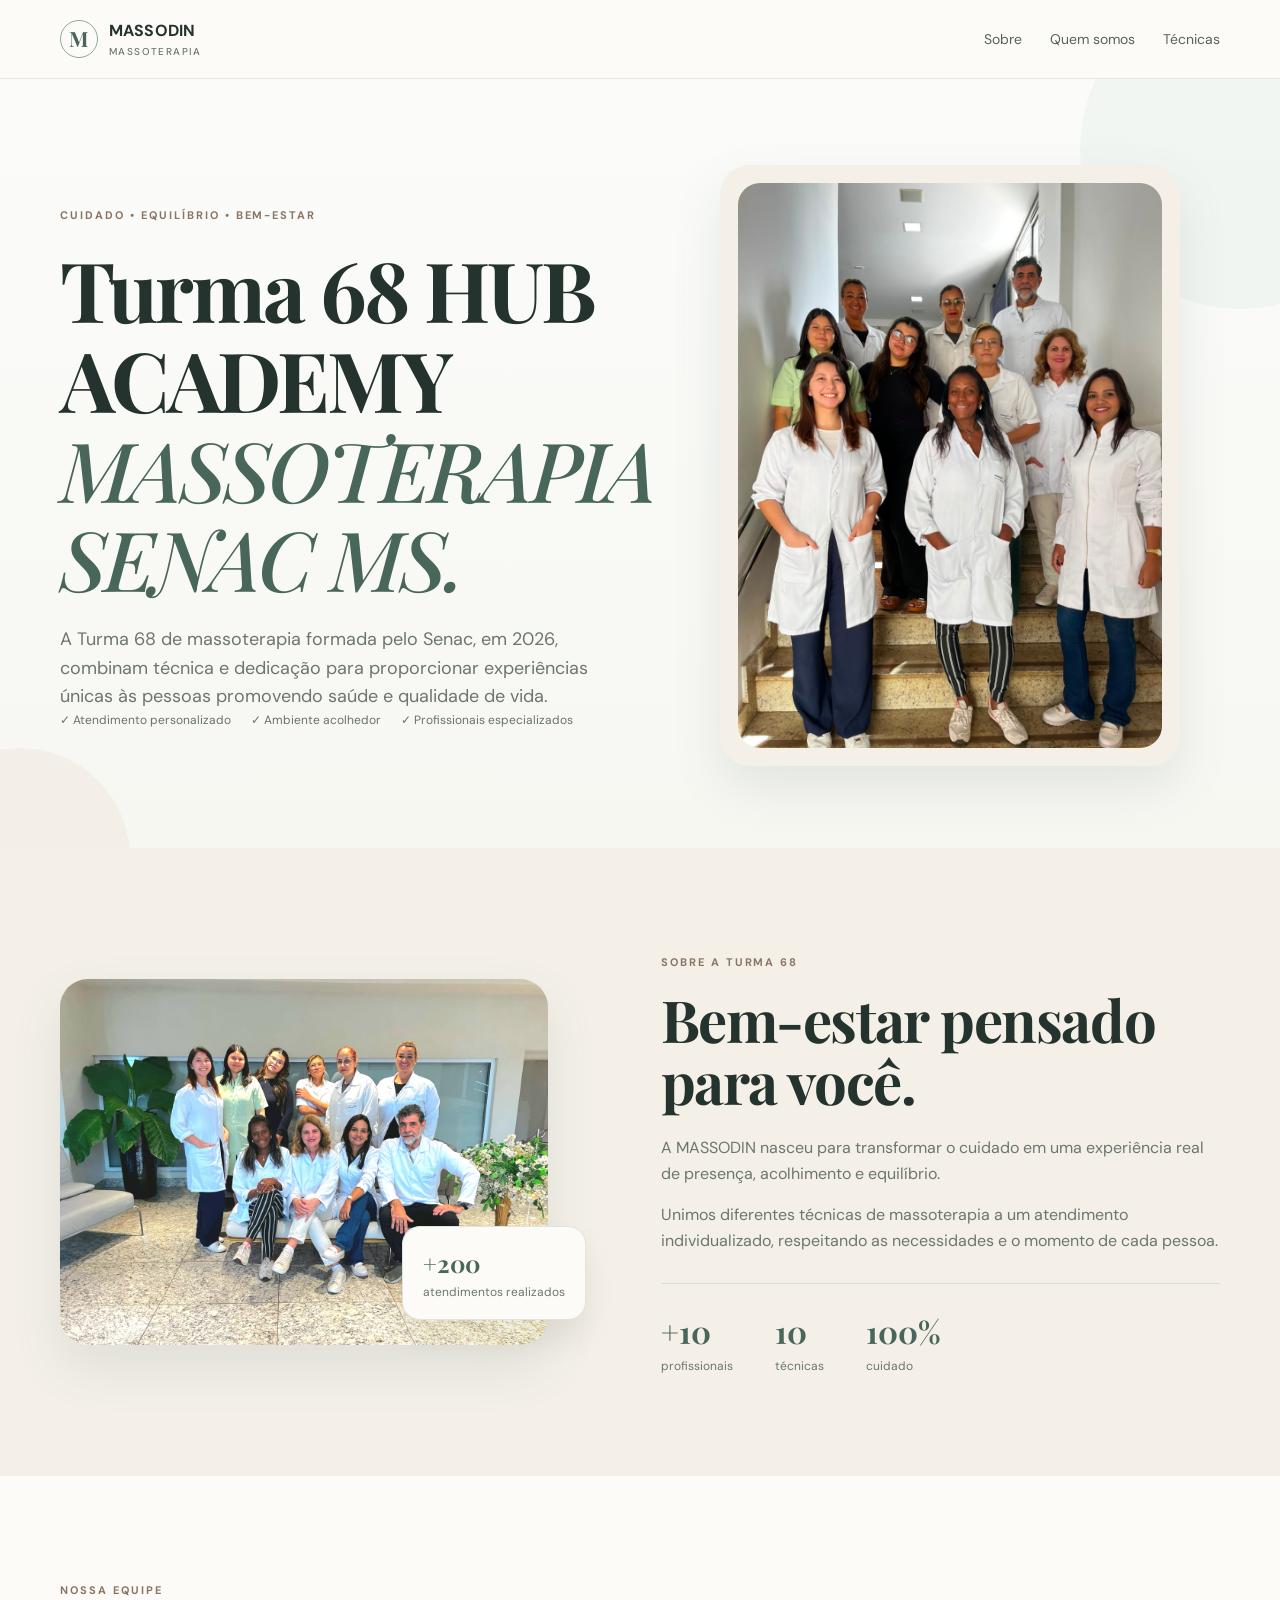
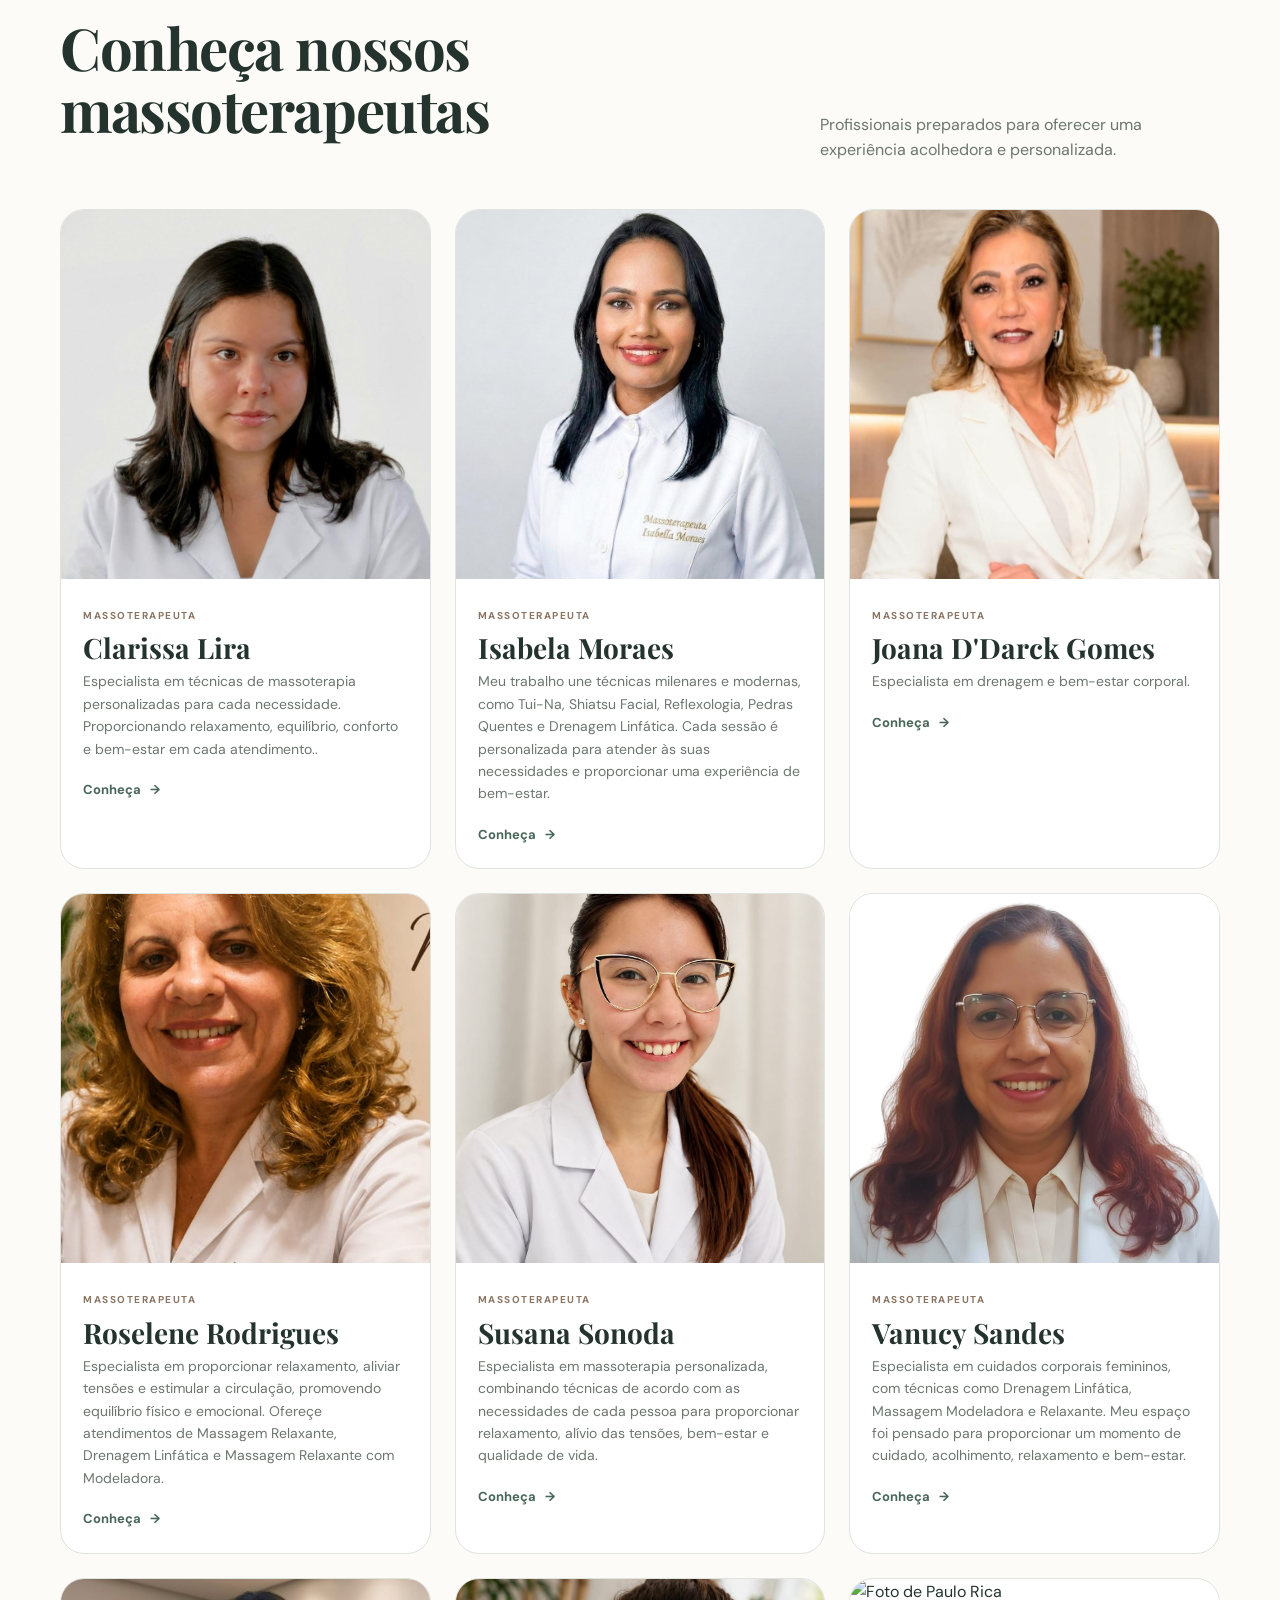
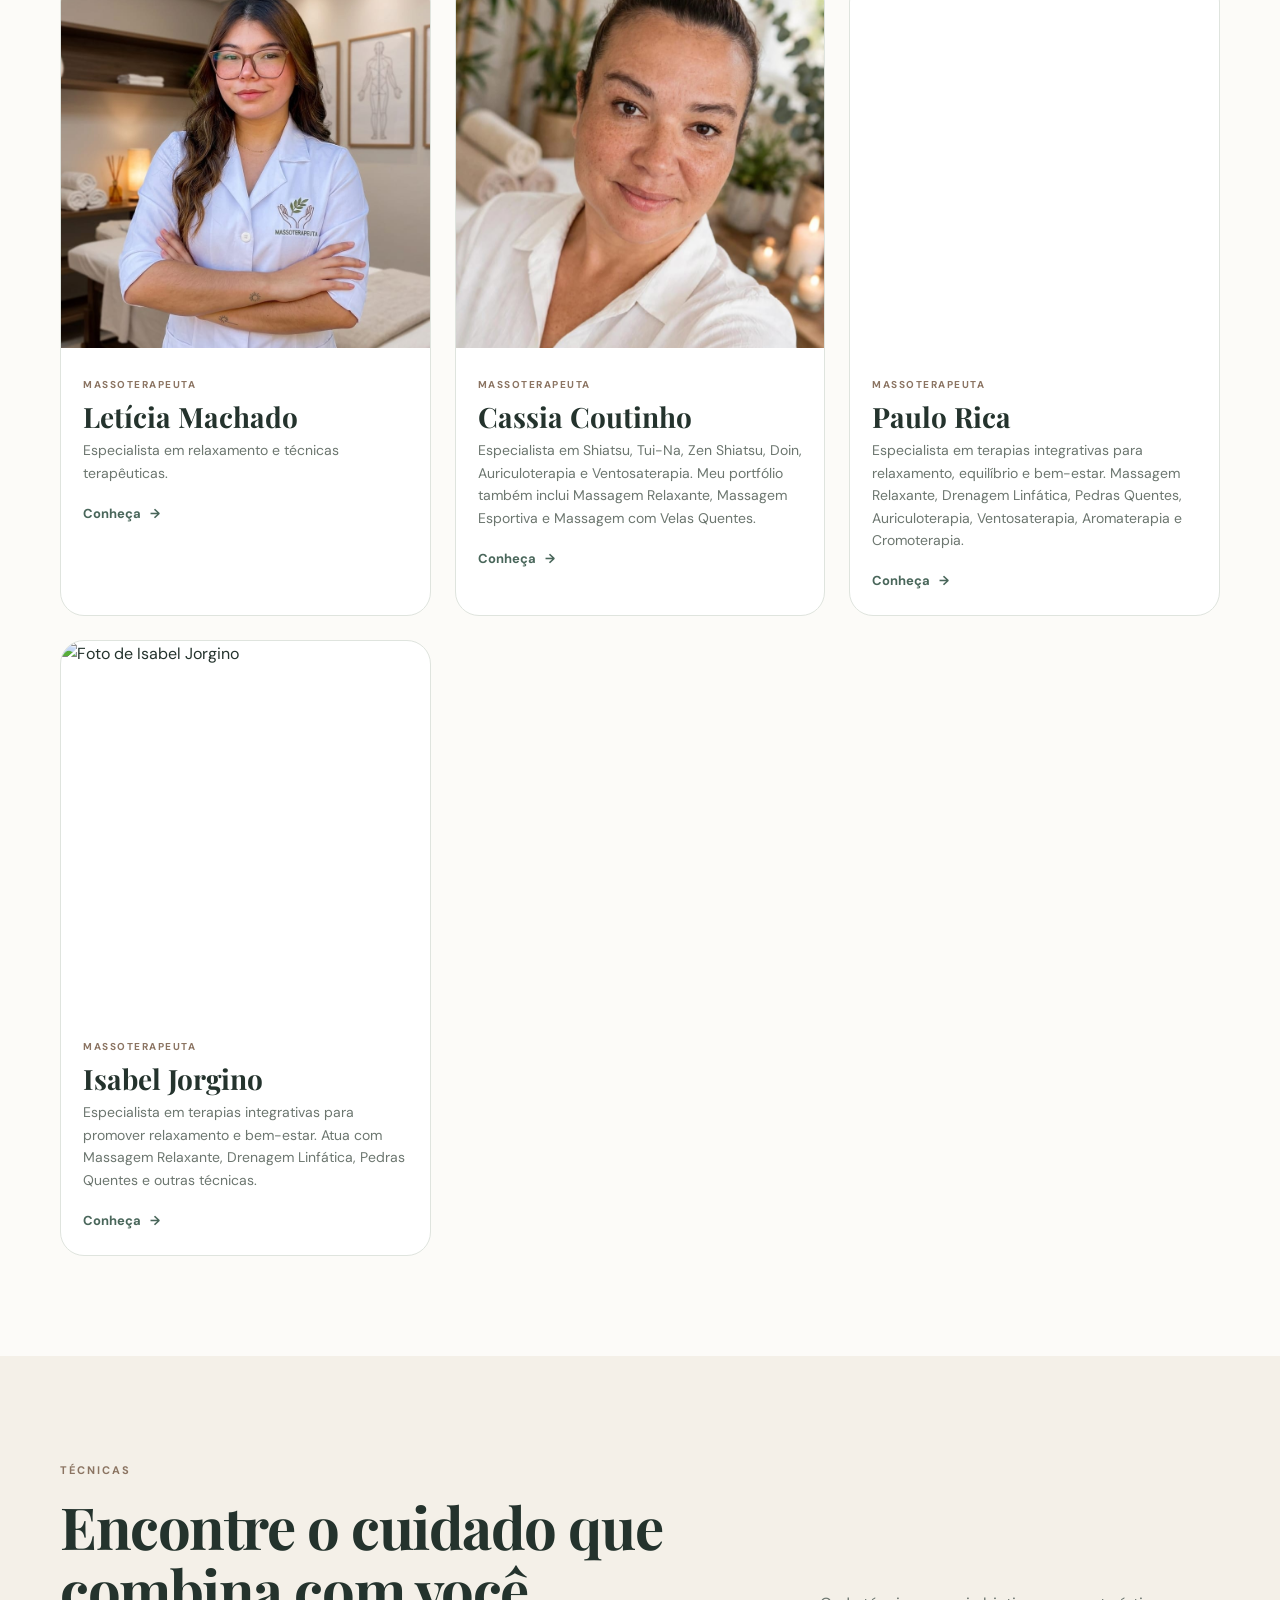
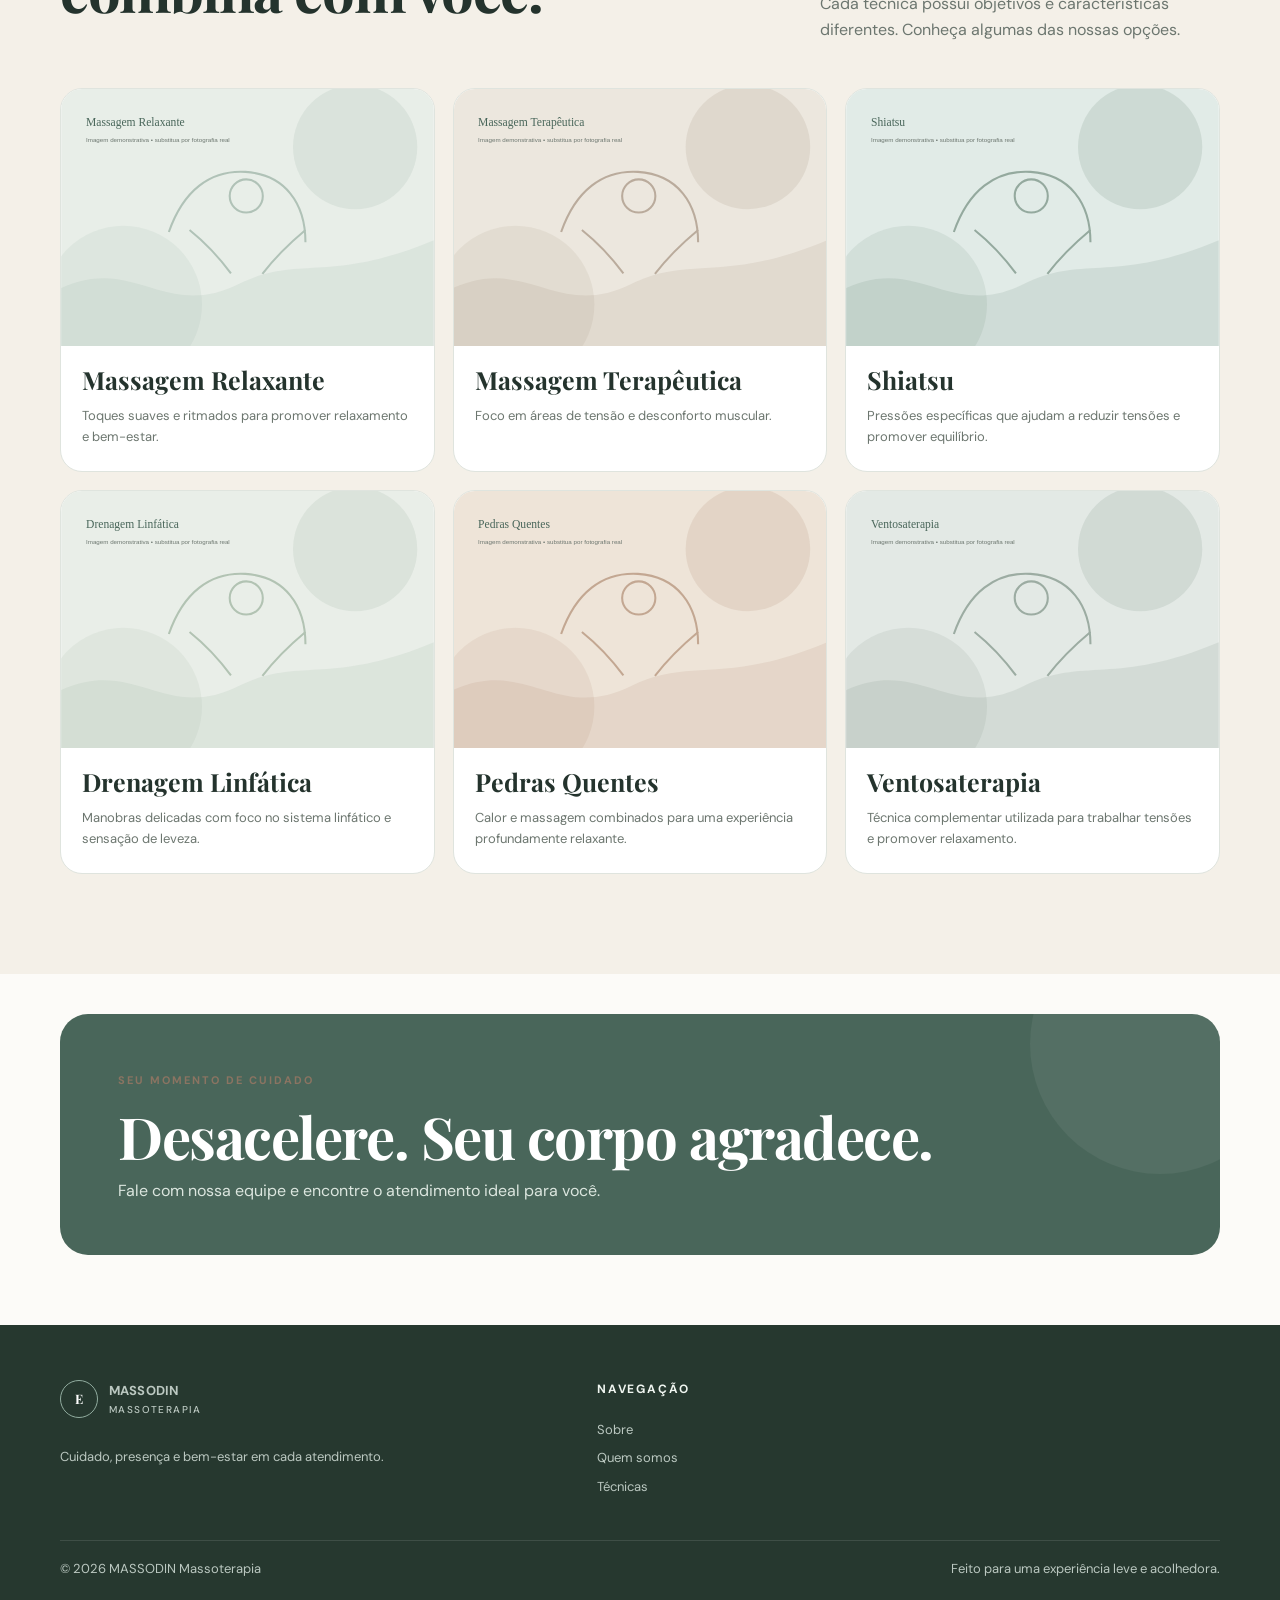
==== commit b50b1c1b: "atualição d etodos os alunos" ====
--- a/index.html
+++ b/index.html
@@ -139,39 +139,52 @@
             </div>
           </article>
           <article class="profile-card">
-            <img src="assets/profissional-3.svg" alt="Foto de Camila Rocha">
-            <div class="profile-info">
-              <span class="tag">Massoterapeuta</span>
-              <h3>Camila Rocha</h3>
-              <p>Especialista em drenagem e bem-estar corporal.</p>
-              <a class="text-link" href="profissional-camila.html">Conheça <span>→</span></a>
-            </div>
-          </article>
-          <article class="profile-card">
-            <img src="assets/profissional-1.svg" alt="Foto de Mariana Alves">
-            <div class="profile-info">
-              <span class="tag">Massoterapeuta</span>
-              <h3>Mariana Alves</h3>
+            <img src="assets/IMG/VANUCY SANDES.jpeg" alt="Foto de VANUCY SANDES">
+            <div class="profile-info">
+              <span class="tag">Massoterapeuta</span>
+              <h3>Vanucy Sandes</h3>
+              <p>Especialista em cuidados corporais femininos, com técnicas como Drenagem Linfática, Massagem Modeladora e Relaxante.
+Meu espaço foi pensado para proporcionar um momento de cuidado, acolhimento, relaxamento e bem-estar.</p>
+              <a class="text-link" href="profissional-vanucy.html">Conheça <span>→</span></a>
+            </div>
+          </article>
+          <article class="profile-card">
+            <img src="assets/IMG/LETICIA MACHADO.jpeg" alt="Foto de Letícia Machado">
+            <div class="profile-info">
+              <span class="tag">Massoterapeuta</span>
+              <h3>Letícia Machado</h3>
               <p>Especialista em relaxamento e técnicas terapêuticas.</p>
-              <a class="text-link" href="profissional-mariana.html">Conheça <span>→</span></a>
-            </div>
-          </article>
-          <article class="profile-card">
-            <img src="assets/profissional-2.svg" alt="Foto de Rafael Martins">
-            <div class="profile-info">
-              <span class="tag">Massoterapeuta</span>
-              <h3>Rafael Martins</h3>
-              <p>Atendimento voltado a tensão muscular e recuperação.</p>
-              <a class="text-link" href="profissional-rafael.html">Conheça <span>→</span></a>
-            </div>
-          </article>
-          <article class="profile-card">
-            <img src="assets/profissional-3.svg" alt="Foto de Camila Rocha">
-            <div class="profile-info">
-              <span class="tag">Massoterapeuta</span>
-              <h3>Camila Rocha</h3>
-              <p>Especialista em drenagem e bem-estar corporal.</p>
-              <a class="text-link" href="profissional-camila.html">Conheça <span>→</span></a>
+              <a class="text-link" href="profissional-leticia.html">Conheça <span>→</span></a>
+            </div>
+          </article>
+          <article class="profile-card">
+            <img src="assets/IMG/CASSIA COUTINHO.jpeg" alt="Foto de Cassia Coutinho">
+            <div class="profile-info">
+              <span class="tag">Massoterapeuta</span>
+              <h3>Cassia Coutinho</h3>
+              <p>Especialista em Shiatsu, Tui-Na, Zen Shiatsu, Doin, Auriculoterapia e Ventosaterapia.
+Meu portfólio também inclui Massagem Relaxante, Massagem Esportiva e Massagem com Velas Quentes.</p>
+              <a class="text-link" href="profissional-cassia.html">Conheça <span>→</span></a>
+            </div>
+          </article>
+          <article class="profile-card">
+            <img src="assets/img/PAULO RICA.jpeg" alt="Foto de Paulo Rica">
+            <div class="profile-info">
+              <span class="tag">Massoterapeuta</span>
+              <h3>Paulo Rica</h3>
+              <p>Especialista em terapias integrativas para relaxamento, equilíbrio e bem-estar.
+Massagem Relaxante, Drenagem Linfática, Pedras Quentes, Auriculoterapia, Ventosaterapia, Aromaterapia e Cromoterapia.</p>
+              <a class="text-link" href="profissional-paulo.html">Conheça <span>→</span></a>
+            </div>
+          </article>
+          <article class="profile-card">
+            <img src="assets/img/ISABEL JORGINO.jpeg" alt="Foto de Isabel Jorgino">
+            <div class="profile-info">
+              <span class="tag">Massoterapeuta</span>
+              <h3>Isabel Jorgino</h3>
+              <p>Especialista em terapias integrativas para promover relaxamento e bem-estar.
+Atua com Massagem Relaxante, Drenagem Linfática, Pedras Quentes e outras técnicas.</p>
+              <a class="text-link" href="profissional-isabel.html">Conheça <span>→</span></a>
             </div>
           </article>
         </div>
--- a/styles.css
+++ b/styles.css
@@ -1 +1,769 @@
-:root{--sage:#8fa89a;--deep:#49665a;--cream:#f4f0e8;--paper:#fcfbf8;--brown:#8b7462;--ink:#24332d;--muted:#6c766f;--line:#dfe4de;--white:#fff;--shadow:0 22px 50px rgba(73,102,90,.12)}*{box-sizing:border-box}html{scroll-behavior:smooth}body{margin:0;background:var(--paper);color:var(--ink);font-family:'DM Sans',sans-serif;line-height:1.6}a{text-decoration:none;color:inherit}img{display:block;max-width:100%}.container{width:min(1160px,calc(100% - 40px));margin:auto}.site-header{position:sticky;top:0;z-index:20;background:rgba(252,251,248,.92);backdrop-filter:blur(14px);border-bottom:1px solid rgba(223,228,222,.8)}.nav-wrap{min-height:78px;display:flex;align-items:center;justify-content:space-between;gap:24px}.logo{display:flex;align-items:center;gap:11px;font-weight:700;letter-spacing:.01em}.logo small{display:block;font-weight:500;font-size:10px;letter-spacing:.14em;text-transform:uppercase;color:var(--muted)}.logo-mark{width:38px;height:38px;border:1px solid var(--sage);border-radius:50%;display:grid;place-items:center;font-family:'Playfair Display',serif;color:var(--deep);font-size:21px}.main-nav{display:flex;align-items:center;gap:28px;font-size:14px}.main-nav>a:not(.btn){color:#56635d}.main-nav>a:not(.btn):hover{color:var(--deep)}.btn{display:inline-flex;align-items:center;justify-content:center;min-height:48px;padding:0 22px;border-radius:999px;font-weight:600;font-size:14px;transition:.25s ease;border:1px solid transparent}.btn-primary{background:var(--deep);color:white;box-shadow:0 9px 24px rgba(73,102,90,.19)}.btn-primary:hover{transform:translateY(-2px);background:#3f5a4f}.btn-ghost{border-color:#cfd8d1;color:var(--deep);background:transparent}.btn-ghost:hover{border-color:var(--sage);background:#f6f8f5}.btn-light{background:#fff;color:var(--deep)}.menu-toggle{display:none;border:0;background:none;font-size:25px;color:var(--deep)}.hero{position:relative;overflow:hidden;padding:86px 0 82px;background:linear-gradient(180deg,#fbfcfa 0%,#f7f7f2 100%)}.hero-grid{display:grid;grid-template-columns:1fr .92fr;gap:65px;align-items:center;position:relative;z-index:2}.eyebrow{text-transform:uppercase;letter-spacing:.18em;font-size:11px;font-weight:700;color:var(--brown)}h1,h2,h3{font-family:'Playfair Display',serif;line-height:1.08;margin:0}.hero h1{font-size:clamp(54px,7vw,83px);margin:18px 0 22px;letter-spacing:-.035em}.hero h1 em{color:var(--deep);font-weight:500}.hero-copy>p{max-width:570px;font-size:18px;color:var(--muted);margin:0}.hero-actions{display:flex;flex-wrap:wrap;gap:12px;margin:30px 0}.hero-highlights{display:flex;gap:20px;flex-wrap:wrap;color:#66726c;font-size:12px}.hero-visual{position:relative}.image-card{border-radius:30px;overflow:hidden;box-shadow:var(--shadow)}.hero-image{background:var(--cream);padding:18px}.hero-image img{border-radius:22px;width:100%;height:auto}.floating-card{position:absolute;right:-18px;bottom:26px;background:rgba(255,255,255,.94);border:1px solid rgba(255,255,255,.8);border-radius:18px;padding:15px 18px;box-shadow:0 18px 35px rgba(0,0,0,.08);display:flex;flex-direction:column}.floating-card strong{font-family:'Playfair Display',serif;font-size:19px}.floating-card span{font-size:12px;color:var(--muted)}.hero-shape{position:absolute;border-radius:50%;filter:blur(.2px);opacity:.4}.hero-shape-one{width:320px;height:320px;background:#e4eee8;right:-120px;top:-90px}.hero-shape-two{width:220px;height:220px;background:#efe4d9;left:-90px;bottom:-120px}.section{padding:100px 0}.section-soft{background:var(--cream)}.about-grid{display:grid;grid-template-columns:.94fr 1fr;gap:75px;align-items:center}.about-visual{position:relative;padding-right:38px}.about-image{width:100%;border-radius:28px;box-shadow:var(--shadow)}.about-badge{position:absolute;right:0;bottom:25px;background:var(--paper);border:1px solid var(--line);box-shadow:0 18px 32px rgba(0,0,0,.07);border-radius:18px;padding:17px 20px;display:flex;flex-direction:column}.about-badge strong{font-size:24px;font-family:'Playfair Display',serif;color:var(--deep)}.about-badge span{font-size:12px;color:var(--muted)}.about-copy h2,.section-heading h2,.cta-box h2{font-size:clamp(40px,5vw,58px);margin:14px 0 22px;letter-spacing:-.025em}.about-copy p{color:var(--muted);max-width:590px}.stats{display:flex;gap:42px;margin-top:30px;padding-top:23px;border-top:1px solid #d8ddd7}.stats div{display:flex;flex-direction:column}.stats strong{font-family:'Playfair Display',serif;font-size:31px;color:var(--deep)}.stats span{font-size:12px;color:var(--muted)}.section-heading{display:flex;align-items:flex-end;justify-content:space-between;gap:35px;margin-bottom:46px}.section-heading>p{max-width:400px;color:var(--muted);margin:0}.team-grid{display:grid;grid-template-columns:repeat(3,1fr);gap:24px}.profile-card{background:#fff;border:1px solid var(--line);border-radius:24px;overflow:hidden;transition:.25s ease}.profile-card:hover{transform:translateY(-5px);box-shadow:0 18px 40px rgba(73,102,90,.1)}.profile-card>img{width:100%;aspect-ratio:1/1;object-fit:cover}.profile-info{padding:22px}.tag{font-size:10px;text-transform:uppercase;letter-spacing:.15em;color:var(--brown);font-weight:700}.profile-info h3{font-size:28px;margin:7px 0}.profile-info p{margin:0 0 16px;color:var(--muted);font-size:14px}.text-link{font-size:13px;font-weight:700;color:var(--deep)}.text-link span{display:inline-block;margin-left:6px;transition:.2s}.text-link:hover span{transform:translateX(3px)}.techniques-grid{display:grid;grid-template-columns:repeat(3,1fr);gap:18px}.tech-card{background:#fff;border:1px solid var(--line);border-radius:22px;overflow:hidden}.tech-card img{width:100%;aspect-ratio:1.45/1;object-fit:cover}.tech-card div{padding:20px 21px 23px}.tech-card h3{font-size:25px}.tech-card p{color:var(--muted);font-size:13px;margin-bottom:0}.cta-section{padding:40px 0 70px}.cta-box{background:var(--deep);color:white;border-radius:28px;padding:52px 58px;display:flex;align-items:center;justify-content:space-between;gap:28px;overflow:hidden;position:relative}.cta-box:after{content:'';position:absolute;width:260px;height:260px;border-radius:50%;background:rgba(255,255,255,.06);right:-70px;top:-100px}.cta-box h2{margin-bottom:10px}.cta-box p{margin:0;color:#dce6df;max-width:560px}.footer{background:#26382f;color:#ecf2ed;padding:55px 0 24px}.footer-grid{display:grid;grid-template-columns:1.7fr 1fr 1fr;gap:50px}.footer p,.footer span,.footer a{color:#bbc8c1;font-size:13px}.footer h4{font-size:12px;text-transform:uppercase;letter-spacing:.15em;margin:0 0 12px;color:#eff5f0}.footer-grid>div{display:flex;flex-direction:column;gap:8px}.footer-logo{color:white;margin-bottom:8px}.footer-logo .logo-mark{color:white;border-color:#91ac9f}.footer-logo small{color:#bbc8c1}.footer-bottom{border-top:1px solid rgba(255,255,255,.11);margin-top:42px;padding-top:18px;display:flex;justify-content:space-between;gap:20px}.profile-hero{padding:90px 0 100px;background:linear-gradient(180deg,#fbfcfa,#f3efe7)}.profile-detail{display:grid;grid-template-columns:420px 1fr;gap:80px;align-items:center}.profile-detail>img{width:100%;border-radius:28px;box-shadow:var(--shadow);background:#e5eee8}.profile-detail h1{font-size:clamp(54px,7vw,76px);margin:13px 0}.lead{font:500 22px/1.4 'Playfair Display',serif;color:var(--deep);max-width:590px}.profile-detail p:not(.lead){color:var(--muted);max-width:620px}.specialties{display:flex;flex-wrap:wrap;gap:8px;margin:25px 0}.specialties span{padding:8px 12px;border-radius:999px;background:#ecf2ed;border:1px solid #d7e2d9;color:var(--deep);font-size:12px}.profile-actions{display:flex;gap:10px;margin-top:25px}@media (max-width:950px){.main-nav{gap:18px}.hero-grid{gap:35px}.about-grid,.profile-detail{grid-template-columns:1fr;gap:45px}.profile-detail>img{max-width:460px}.team-grid,.techniques-grid{grid-template-columns:repeat(2,1fr)}.footer-grid{grid-template-columns:1fr 1fr}}@media (max-width:760px){.container{width:min(100% - 28px,1160px)}.nav-wrap{min-height:70px}.menu-toggle{display:block}.main-nav{display:none;position:absolute;left:14px;right:14px;top:70px;background:white;border:1px solid var(--line);border-radius:18px;padding:16px;box-shadow:0 16px 40px rgba(0,0,0,.08);flex-direction:column;align-items:stretch}.site-header.open .main-nav{display:flex}.main-nav .btn{text-align:center}.hero{padding:60px 0}.hero-grid{grid-template-columns:1fr}.hero h1{font-size:54px}.hero-visual{max-width:560px;margin:auto}.floating-card{right:7px}.section{padding:72px 0}.section-heading{display:block;margin-bottom:30px}.section-heading>p{margin-top:16px}.team-grid,.techniques-grid,.footer-grid{grid-template-columns:1fr}.stats{gap:24px}.cta-section{padding:20px 0 55px}.cta-box{padding:36px 28px;display:block}.cta-box .btn{margin-top:24px}.footer-bottom{display:block}.footer-bottom span{display:block;margin-top:8px}.about-visual{padding-right:20px}}
+:root {
+    --sage: #8fa89a;
+    --deep: #49665a;
+    --cream: #f4f0e8;
+    --paper: #fcfbf8;
+    --brown: #8b7462;
+    --ink: #24332d;
+    --muted: #6c766f;
+    --line: #dfe4de;
+    --white: #fff;
+    --shadow: 0 22px 50px rgba(73, 102, 90, .12)
+}
+
+* {
+    box-sizing: border-box
+}
+
+html {
+    scroll-behavior: smooth
+}
+
+body {
+    margin: 0;
+    background: var(--paper);
+    color: var(--ink);
+    font-family: 'DM Sans', sans-serif;
+    line-height: 1.6
+}
+
+a {
+    text-decoration: none;
+    color: inherit
+}
+
+img {
+    display: block;
+    max-width: 100%
+}
+
+.container {
+    width: min(1160px, calc(100% - 40px));
+    margin: auto
+}
+
+.site-header {
+    position: sticky;
+    top: 0;
+    z-index: 20;
+    background: rgba(252, 251, 248, .92);
+    backdrop-filter: blur(14px);
+    border-bottom: 1px solid rgba(223, 228, 222, .8)
+}
+
+.nav-wrap {
+    min-height: 78px;
+    display: flex;
+    align-items: center;
+    justify-content: space-between;
+    gap: 24px
+}
+
+.logo {
+    display: flex;
+    align-items: center;
+    gap: 11px;
+    font-weight: 700;
+    letter-spacing: .01em
+}
+
+.logo small {
+    display: block;
+    font-weight: 500;
+    font-size: 10px;
+    letter-spacing: .14em;
+    text-transform: uppercase;
+    color: var(--muted)
+}
+
+.logo-mark {
+    width: 38px;
+    height: 38px;
+    border: 1px solid var(--sage);
+    border-radius: 50%;
+    display: grid;
+    place-items: center;
+    font-family: 'Playfair Display', serif;
+    color: var(--deep);
+    font-size: 21px
+}
+
+.main-nav {
+    display: flex;
+    align-items: center;
+    gap: 28px;
+    font-size: 14px
+}
+
+.main-nav>a:not(.btn) {
+    color: #56635d
+}
+
+.main-nav>a:not(.btn):hover {
+    color: var(--deep)
+}
+
+.btn {
+    display: inline-flex;
+    align-items: center;
+    justify-content: center;
+    min-height: 48px;
+    padding: 0 22px;
+    border-radius: 999px;
+    font-weight: 600;
+    font-size: 14px;
+    transition: .25s ease;
+    border: 1px solid transparent
+}
+
+.btn-primary {
+    background: var(--deep);
+    color: white;
+    box-shadow: 0 9px 24px rgba(73, 102, 90, .19)
+}
+
+.btn-primary:hover {
+    transform: translateY(-2px);
+    background: #3f5a4f
+}
+
+.btn-ghost {
+    border-color: #cfd8d1;
+    color: var(--deep);
+    background: transparent
+}
+
+.btn-ghost:hover {
+    border-color: var(--sage);
+    background: #f6f8f5
+}
+
+.btn-light {
+    background: #fff;
+    color: var(--deep)
+}
+
+.menu-toggle {
+    display: none;
+    border: 0;
+    background: none;
+    font-size: 25px;
+    color: var(--deep)
+}
+
+.hero {
+    position: relative;
+    overflow: hidden;
+    padding: 86px 0 82px;
+    background: linear-gradient(180deg, #fbfcfa 0%, #f7f7f2 100%)
+}
+
+.hero-grid {
+    display: grid;
+    grid-template-columns: 1fr .92fr;
+    gap: 65px;
+    align-items: center;
+    position: relative;
+    z-index: 2
+}
+
+.eyebrow {
+    text-transform: uppercase;
+    letter-spacing: .18em;
+    font-size: 11px;
+    font-weight: 700;
+    color: var(--brown)
+}
+
+h1,
+h2,
+h3 {
+    font-family: 'Playfair Display', serif;
+    line-height: 1.08;
+    margin: 0
+}
+
+.hero h1 {
+    font-size: clamp(54px, 7vw, 83px);
+    margin: 18px 0 22px;
+    letter-spacing: -.035em
+}
+
+.hero h1 em {
+    color: var(--deep);
+    font-weight: 500
+}
+
+.hero-copy>p {
+    max-width: 570px;
+    font-size: 18px;
+    color: var(--muted);
+    margin: 0
+}
+
+.hero-actions {
+    display: flex;
+    flex-wrap: wrap;
+    gap: 12px;
+    margin: 30px 0
+}
+
+.hero-highlights {
+    display: flex;
+    gap: 20px;
+    flex-wrap: wrap;
+    color: #66726c;
+    font-size: 12px
+}
+
+.hero-visual {
+    position: relative
+}
+
+.image-card {
+    border-radius: 30px;
+    overflow: hidden;
+    box-shadow: var(--shadow)
+}
+
+.hero-image {
+    background: var(--cream);
+    padding: 18px
+}
+
+.hero-image img {
+    border-radius: 22px;
+    width: 100%;
+    height: auto
+}
+
+.floating-card {
+    position: absolute;
+    right: -18px;
+    bottom: 26px;
+    background: rgba(255, 255, 255, .94);
+    border: 1px solid rgba(255, 255, 255, .8);
+    border-radius: 18px;
+    padding: 15px 18px;
+    box-shadow: 0 18px 35px rgba(0, 0, 0, .08);
+    display: flex;
+    flex-direction: column
+}
+
+.floating-card strong {
+    font-family: 'Playfair Display', serif;
+    font-size: 19px
+}
+
+.floating-card span {
+    font-size: 12px;
+    color: var(--muted)
+}
+
+.hero-shape {
+    position: absolute;
+    border-radius: 50%;
+    filter: blur(.2px);
+    opacity: .4
+}
+
+.hero-shape-one {
+    width: 320px;
+    height: 320px;
+    background: #e4eee8;
+    right: -120px;
+    top: -90px
+}
+
+.hero-shape-two {
+    width: 220px;
+    height: 220px;
+    background: #efe4d9;
+    left: -90px;
+    bottom: -120px
+}
+
+.section {
+    padding: 100px 0
+}
+
+.section-soft {
+    background: var(--cream)
+}
+
+.about-grid {
+    display: grid;
+    grid-template-columns: .94fr 1fr;
+    gap: 75px;
+    align-items: center
+}
+
+.about-visual {
+    position: relative;
+    padding-right: 38px
+}
+
+.about-image {
+    width: 100%;
+    border-radius: 28px;
+    box-shadow: var(--shadow)
+}
+
+.about-badge {
+    position: absolute;
+    right: 0;
+    bottom: 25px;
+    background: var(--paper);
+    border: 1px solid var(--line);
+    box-shadow: 0 18px 32px rgba(0, 0, 0, .07);
+    border-radius: 18px;
+    padding: 17px 20px;
+    display: flex;
+    flex-direction: column
+}
+
+.about-badge strong {
+    font-size: 24px;
+    font-family: 'Playfair Display', serif;
+    color: var(--deep)
+}
+
+.about-badge span {
+    font-size: 12px;
+    color: var(--muted)
+}
+
+.about-copy h2,
+.section-heading h2,
+.cta-box h2 {
+    font-size: clamp(40px, 5vw, 58px);
+    margin: 14px 0 22px;
+    letter-spacing: -.025em
+}
+
+.about-copy p {
+    color: var(--muted);
+    max-width: 590px
+}
+
+.stats {
+    display: flex;
+    gap: 42px;
+    margin-top: 30px;
+    padding-top: 23px;
+    border-top: 1px solid #d8ddd7
+}
+
+.stats div {
+    display: flex;
+    flex-direction: column
+}
+
+.stats strong {
+    font-family: 'Playfair Display', serif;
+    font-size: 31px;
+    color: var(--deep)
+}
+
+.stats span {
+    font-size: 12px;
+    color: var(--muted)
+}
+
+.section-heading {
+    display: flex;
+    align-items: flex-end;
+    justify-content: space-between;
+    gap: 35px;
+    margin-bottom: 46px
+}
+
+.section-heading>p {
+    max-width: 400px;
+    color: var(--muted);
+    margin: 0
+}
+
+.team-grid {
+    display: grid;
+    grid-template-columns: repeat(3, 1fr);
+    gap: 24px
+}
+
+.profile-card {
+    background: #fff;
+    border: 1px solid var(--line);
+    border-radius: 24px;
+    overflow: hidden;
+    transition: .25s ease
+}
+
+.profile-card:hover {
+    transform: translateY(-5px);
+    box-shadow: 0 18px 40px rgba(73, 102, 90, .1)
+}
+
+.profile-card>img {
+    width: 100%;
+    aspect-ratio: 1/1;
+    object-fit: cover
+}
+
+.profile-info {
+    padding: 22px
+}
+
+.tag {
+    font-size: 10px;
+    text-transform: uppercase;
+    letter-spacing: .15em;
+    color: var(--brown);
+    font-weight: 700
+}
+
+.profile-info h3 {
+    font-size: 28px;
+    margin: 7px 0
+}
+
+.profile-info p {
+    margin: 0 0 16px;
+    color: var(--muted);
+    font-size: 14px
+}
+
+.text-link {
+    font-size: 13px;
+    font-weight: 700;
+    color: var(--deep)
+}
+
+.text-link span {
+    display: inline-block;
+    margin-left: 6px;
+    transition: .2s
+}
+
+.text-link:hover span {
+    transform: translateX(3px)
+}
+
+.techniques-grid {
+    display: grid;
+    grid-template-columns: repeat(3, 1fr);
+    gap: 18px
+}
+
+.tech-card {
+    background: #fff;
+    border: 1px solid var(--line);
+    border-radius: 22px;
+    overflow: hidden
+}
+
+.tech-card img {
+    width: 100%;
+    aspect-ratio: 1.45/1;
+    object-fit: cover
+}
+
+.tech-card div {
+    padding: 20px 21px 23px
+}
+
+.tech-card h3 {
+    font-size: 25px
+}
+
+.tech-card p {
+    color: var(--muted);
+    font-size: 13px;
+    margin-bottom: 0
+}
+
+.cta-section {
+    padding: 40px 0 70px
+}
+
+.cta-box {
+    background: var(--deep);
+    color: white;
+    border-radius: 28px;
+    padding: 52px 58px;
+    display: flex;
+    align-items: center;
+    justify-content: space-between;
+    gap: 28px;
+    overflow: hidden;
+    position: relative
+}
+
+.cta-box:after {
+    content: '';
+    position: absolute;
+    width: 260px;
+    height: 260px;
+    border-radius: 50%;
+    background: rgba(255, 255, 255, .06);
+    right: -70px;
+    top: -100px
+}
+
+.cta-box h2 {
+    margin-bottom: 10px
+}
+
+.cta-box p {
+    margin: 0;
+    color: #dce6df;
+    max-width: 560px
+}
+
+.footer {
+    background: #26382f;
+    color: #ecf2ed;
+    padding: 55px 0 24px
+}
+
+.footer-grid {
+    display: grid;
+    grid-template-columns: 1.7fr 1fr 1fr;
+    gap: 50px
+}
+
+.footer p,
+.footer span,
+.footer a {
+    color: #bbc8c1;
+    font-size: 13px
+}
+
+.footer h4 {
+    font-size: 12px;
+    text-transform: uppercase;
+    letter-spacing: .15em;
+    margin: 0 0 12px;
+    color: #eff5f0
+}
+
+.footer-grid>div {
+    display: flex;
+    flex-direction: column;
+    gap: 8px
+}
+
+.footer-logo {
+    color: white;
+    margin-bottom: 8px
+}
+
+.footer-logo .logo-mark {
+    color: white;
+    border-color: #91ac9f
+}
+
+.footer-logo small {
+    color: #bbc8c1
+}
+
+.footer-bottom {
+    border-top: 1px solid rgba(255, 255, 255, .11);
+    margin-top: 42px;
+    padding-top: 18px;
+    display: flex;
+    justify-content: space-between;
+    gap: 20px
+}
+
+.profile-hero {
+    padding: 90px 0 100px;
+    background: linear-gradient(180deg, #fbfcfa, #f3efe7)
+}
+
+.profile-detail {
+    display: grid;
+    grid-template-columns: 420px 1fr;
+    gap: 80px;
+    align-items: center
+}
+
+.profile-detail>img {
+    width: 100%;
+    border-radius: 28px;
+    box-shadow: var(--shadow);
+    background: #e5eee8
+}
+
+.profile-detail h1 {
+    font-size: clamp(54px, 7vw, 76px);
+    margin: 13px 0
+}
+
+.lead {
+    font: 500 22px/1.4 'Playfair Display', serif;
+    color: var(--deep);
+    max-width: 590px
+}
+
+.profile-detail p:not(.lead) {
+    color: var(--muted);
+    max-width: 620px
+}
+
+.specialties {
+    display: flex;
+    flex-wrap: wrap;
+    gap: 8px;
+    margin: 25px 0
+}
+
+.specialties span {
+    padding: 8px 12px;
+    border-radius: 999px;
+    background: #ecf2ed;
+    border: 1px solid #d7e2d9;
+    color: var(--deep);
+    font-size: 12px
+}
+
+.profile-actions {
+    display: flex;
+    gap: 10px;
+    margin-top: 25px
+}
+
+@media (max-width:950px) {
+    .main-nav {
+        gap: 18px
+    }
+
+    .hero-grid {
+        gap: 35px
+    }
+
+    .about-grid,
+    .profile-detail {
+        grid-template-columns: 1fr;
+        gap: 45px
+    }
+
+    .profile-detail>img {
+        max-width: 460px
+    }
+
+    .team-grid,
+    .techniques-grid {
+        grid-template-columns: repeat(2, 1fr)
+    }
+
+    .footer-grid {
+        grid-template-columns: 1fr 1fr
+    }
+}
+
+@media (max-width:760px) {
+    .container {
+        width: min(100% - 28px, 1160px)
+    }
+
+    .nav-wrap {
+        min-height: 70px
+    }
+
+    .menu-toggle {
+        display: block
+    }
+
+    .main-nav {
+        display: none;
+        position: absolute;
+        left: 14px;
+        right: 14px;
+        top: 70px;
+        background: white;
+        border: 1px solid var(--line);
+        border-radius: 18px;
+        padding: 16px;
+        box-shadow: 0 16px 40px rgba(0, 0, 0, .08);
+        flex-direction: column;
+        align-items: stretch
+    }
+
+    .site-header.open .main-nav {
+        display: flex
+    }
+
+    .main-nav .btn {
+        text-align: center
+    }
+
+    .hero {
+        padding: 60px 0
+    }
+
+    .hero-grid {
+        grid-template-columns: 1fr
+    }
+
+    .hero h1 {
+        font-size: 54px
+    }
+
+    .hero-visual {
+        max-width: 560px;
+        margin: auto
+    }
+
+    .floating-card {
+        right: 7px
+    }
+
+    .section {
+        padding: 72px 0
+    }
+
+    .section-heading {
+        display: block;
+        margin-bottom: 30px
+    }
+
+    .section-heading>p {
+        margin-top: 16px
+    }
+
+    .team-grid,
+    .techniques-grid,
+    .footer-grid {
+        grid-template-columns: 1fr
+    }
+
+    .stats {
+        gap: 24px
+    }
+
+    .cta-section {
+        padding: 20px 0 55px
+    }
+
+    .cta-box {
+        padding: 36px 28px;
+        display: block
+    }
+
+    .cta-box .btn {
+        margin-top: 24px
+    }
+
+    .footer-bottom {
+        display: block
+    }
+
+    .footer-bottom span {
+        display: block;
+        margin-top: 8px
+    }
+
+    .about-visual {
+        padding-right: 20px
+    }
+}
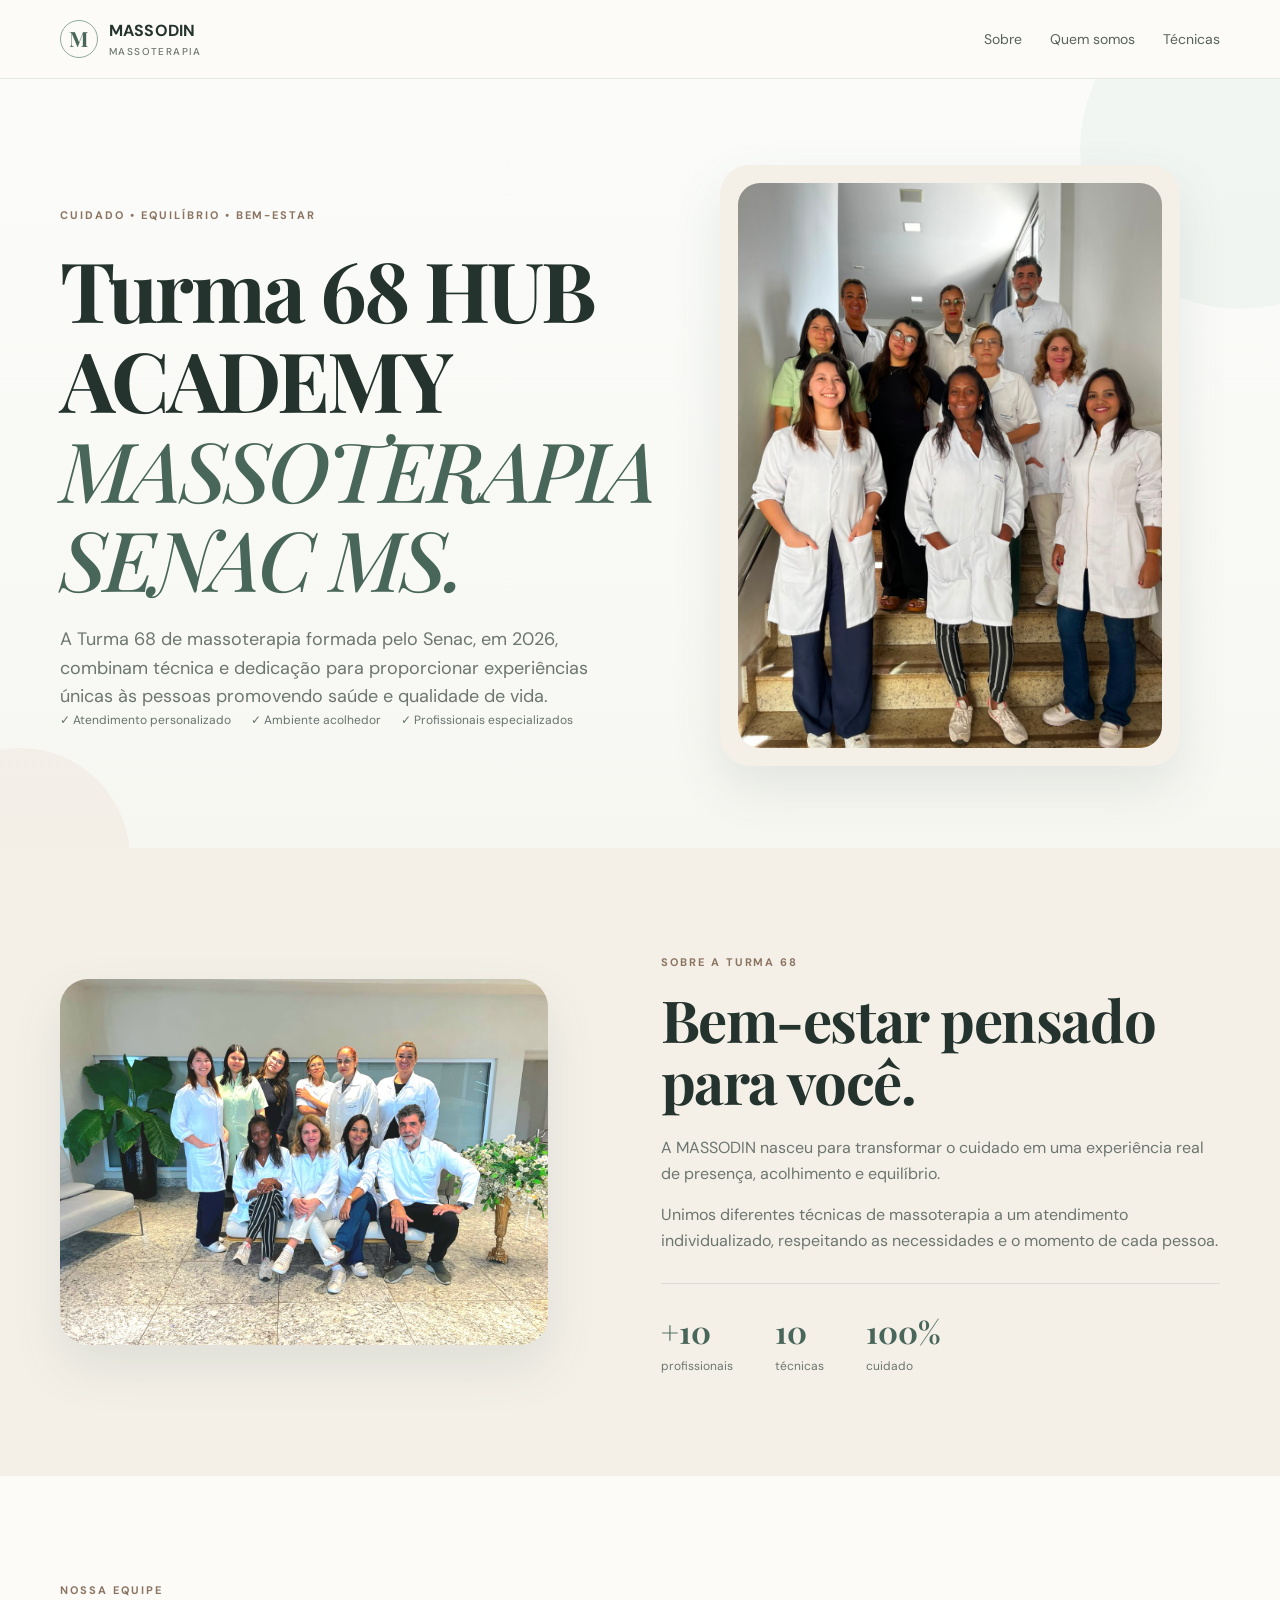
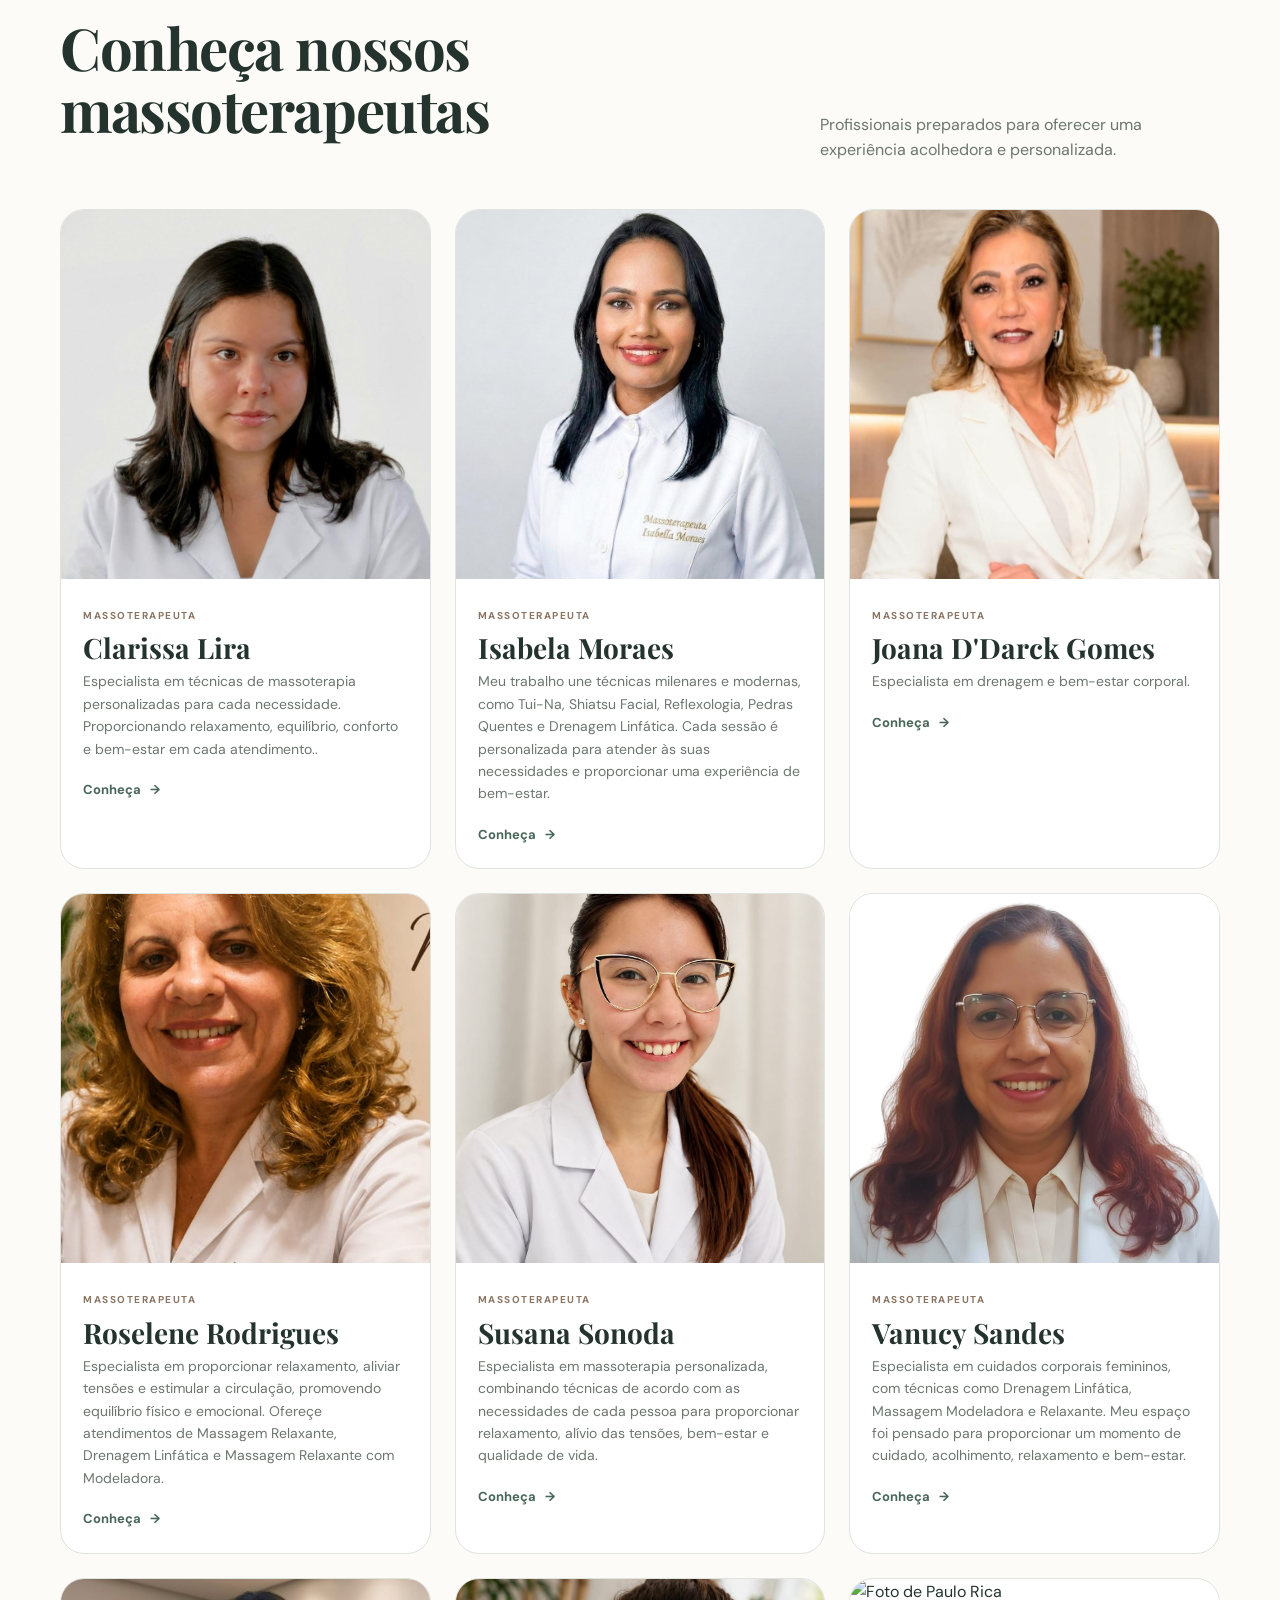
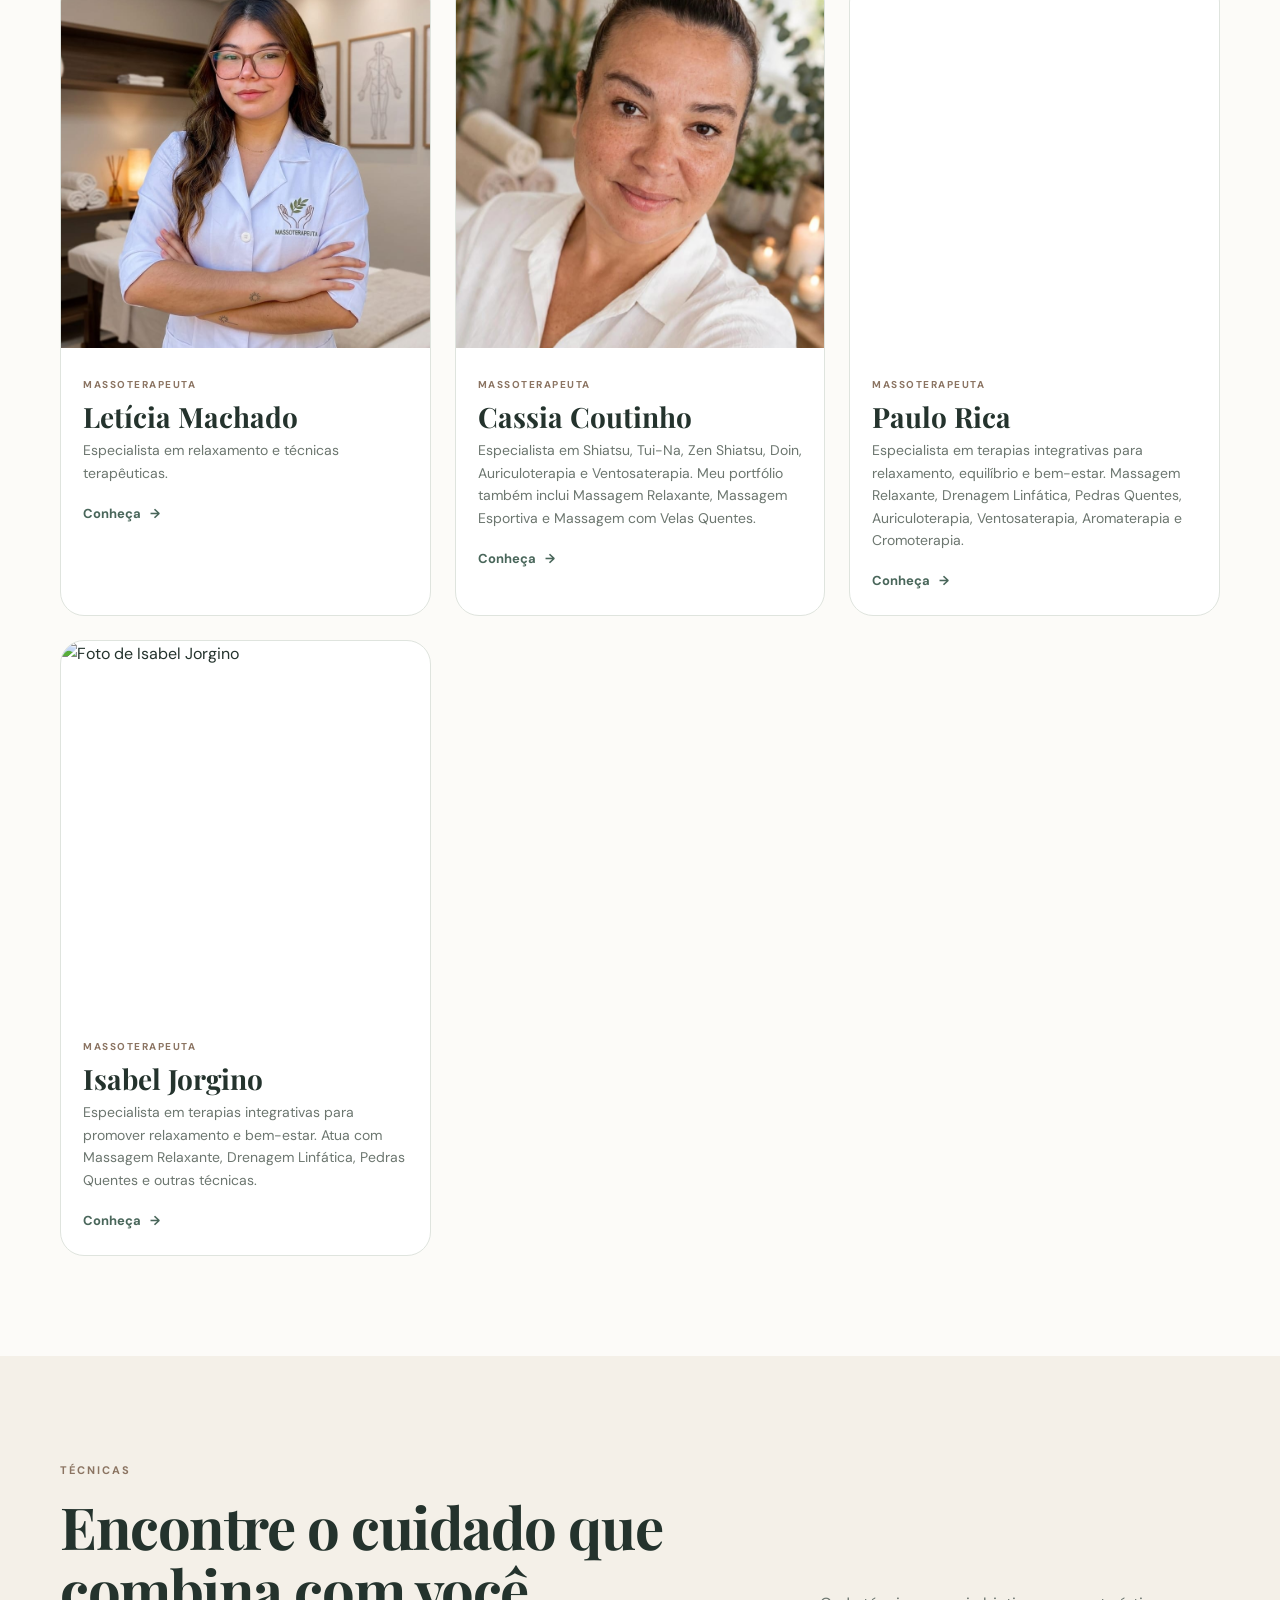
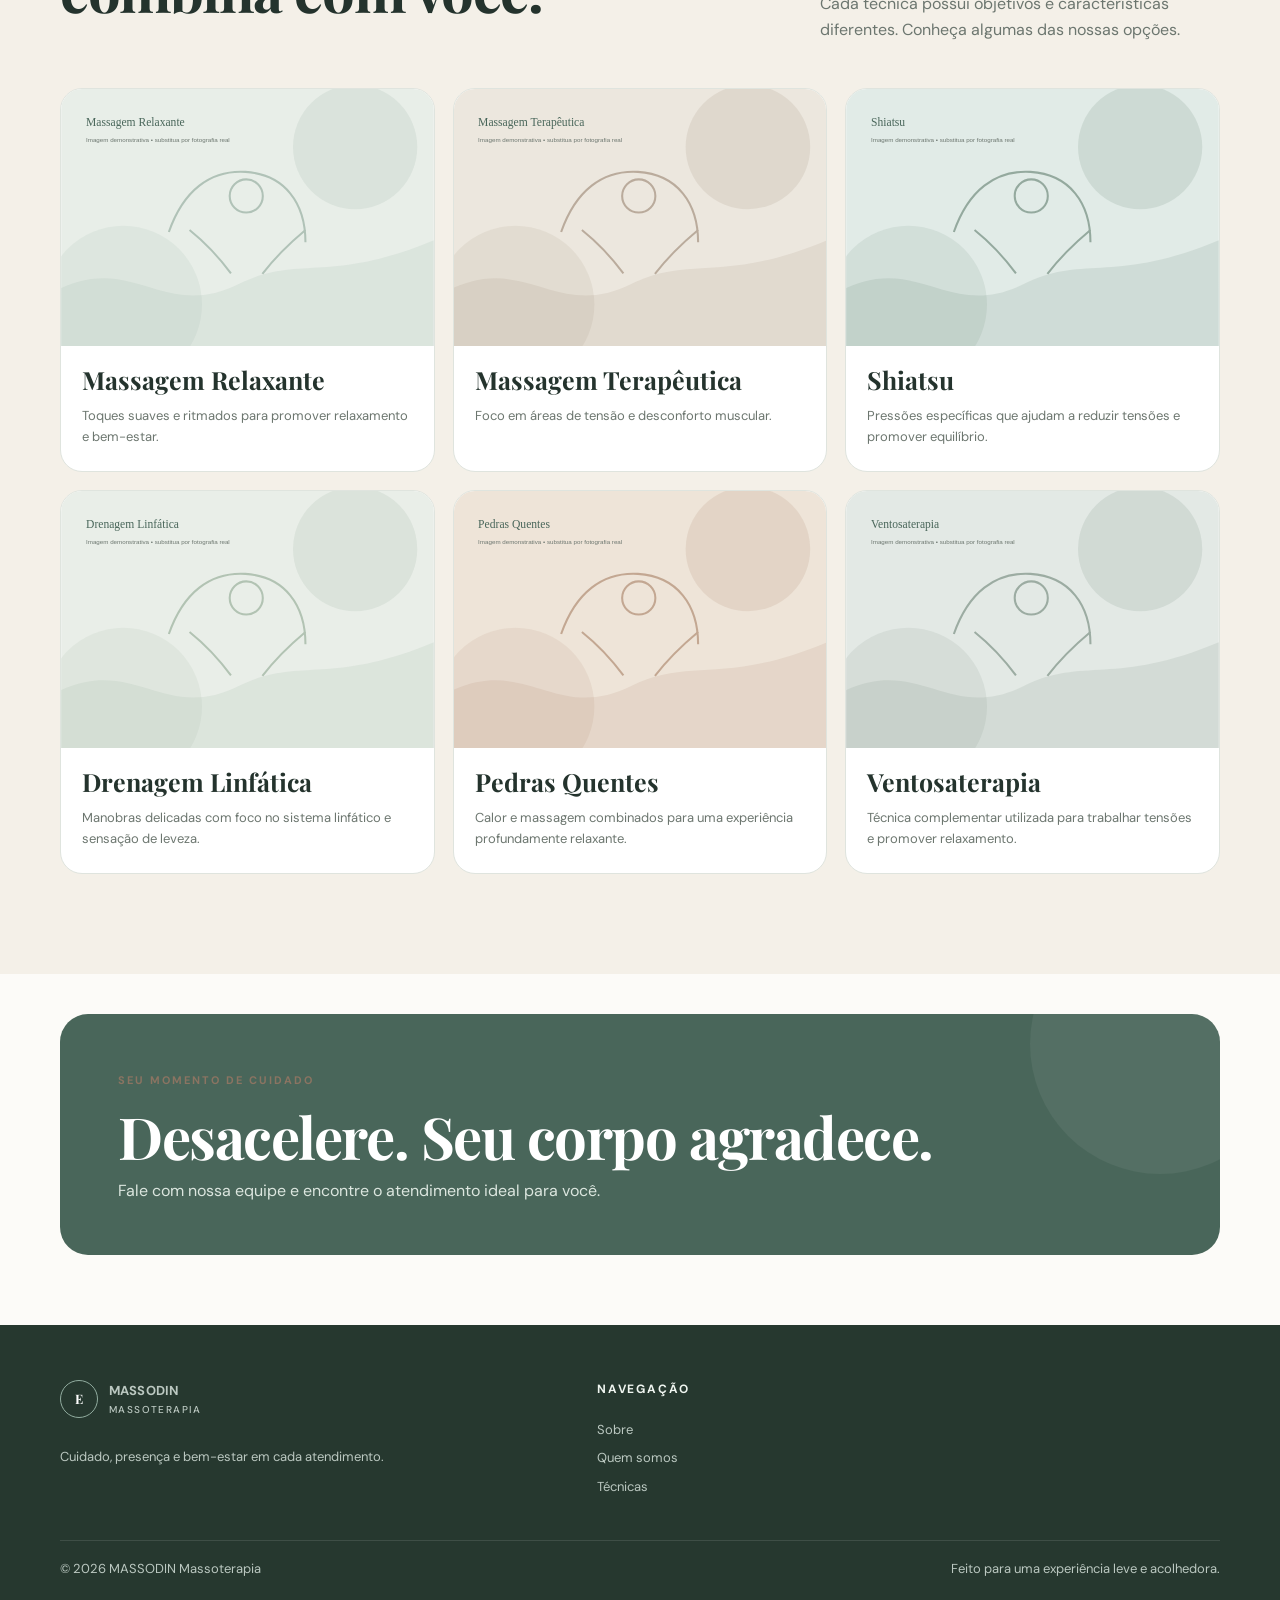
==== commit 8ce4298d: "alterar de mais de 200" ====
--- a/index.html
+++ b/index.html
@@ -62,7 +62,7 @@
       <div class="container about-grid">
         <div class="about-visual">
           <img class="about-image" src="assets/IMG/IMAGEM-2-T-68.jpg" alt="Espaço de massoterapia">
-          <div class="about-badge"><strong>+200</strong><span>atendimentos realizados</span></div>
+          <!-- <div class="about-badge"><strong>+200</strong><span>atendimentos realizados</span></div> -->
         </div>
         <div class="about-copy">
           <span class="eyebrow">Sobre a turma 68</span>
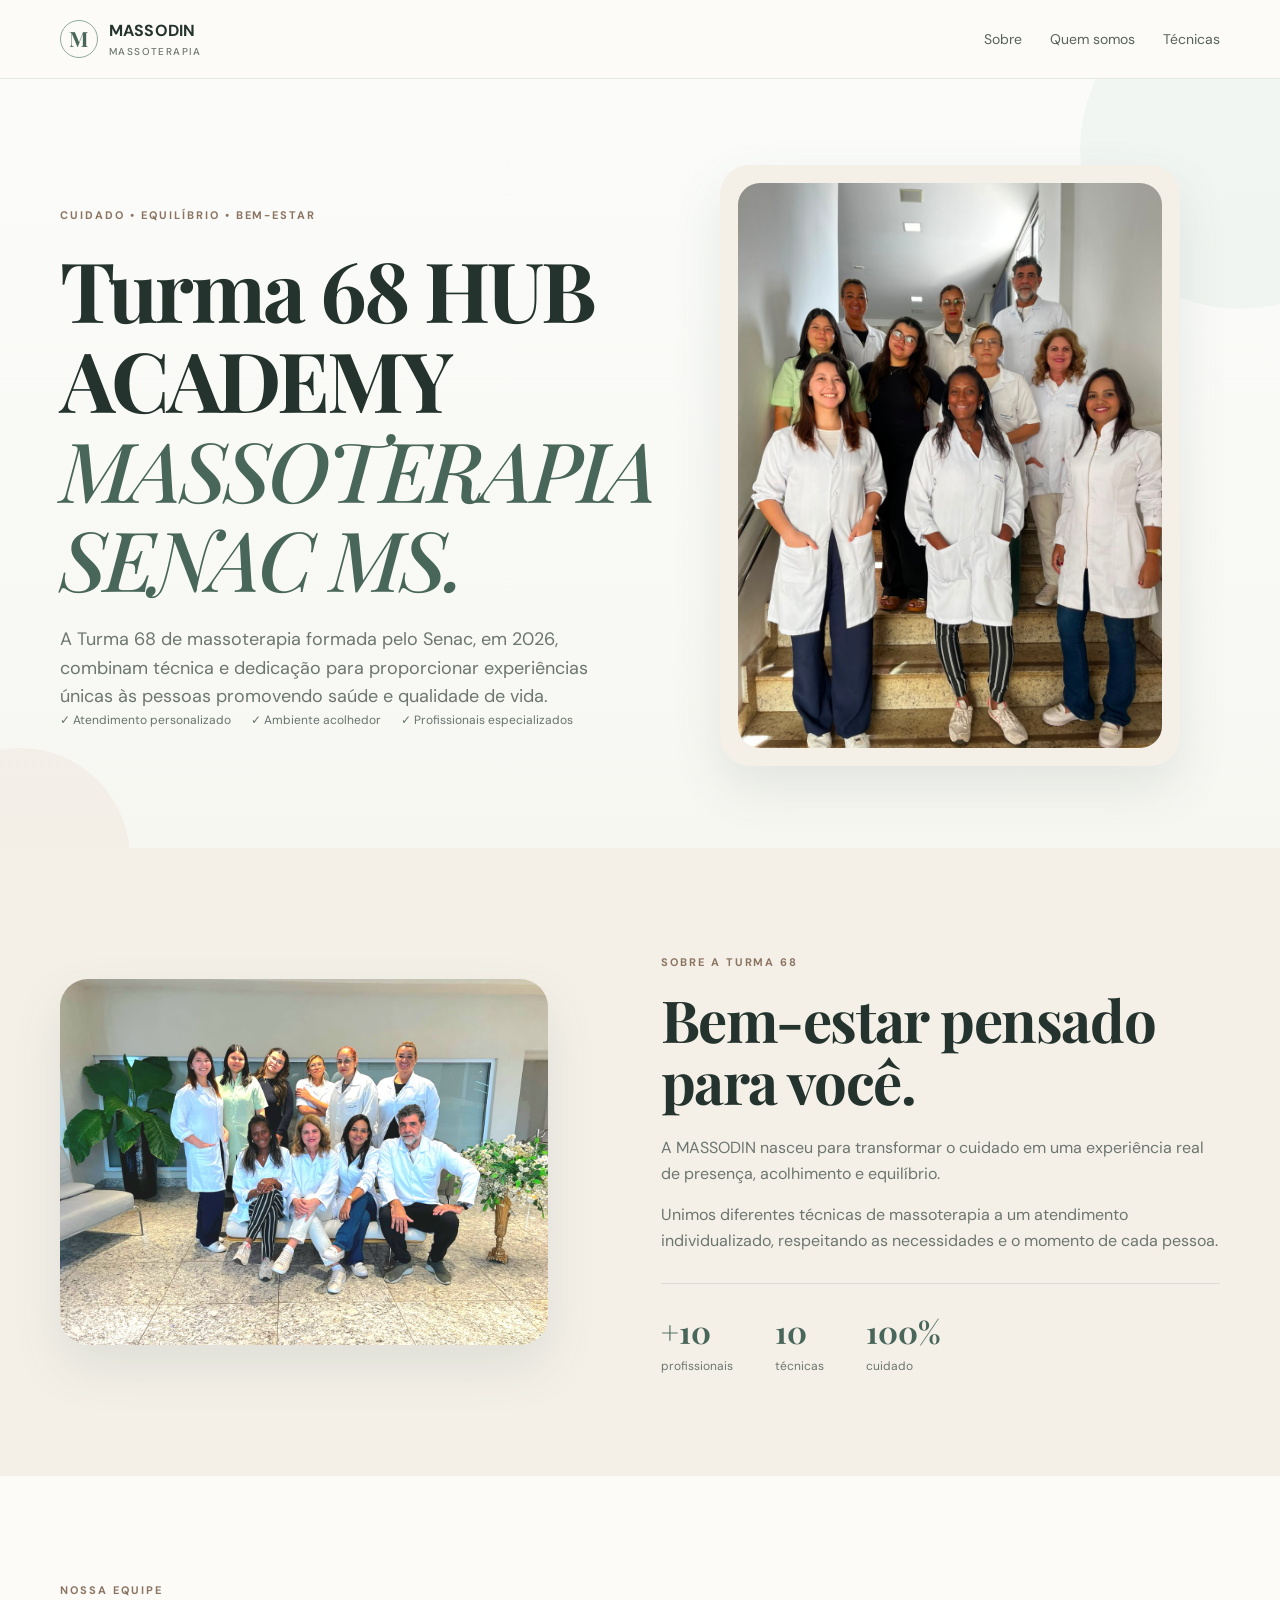
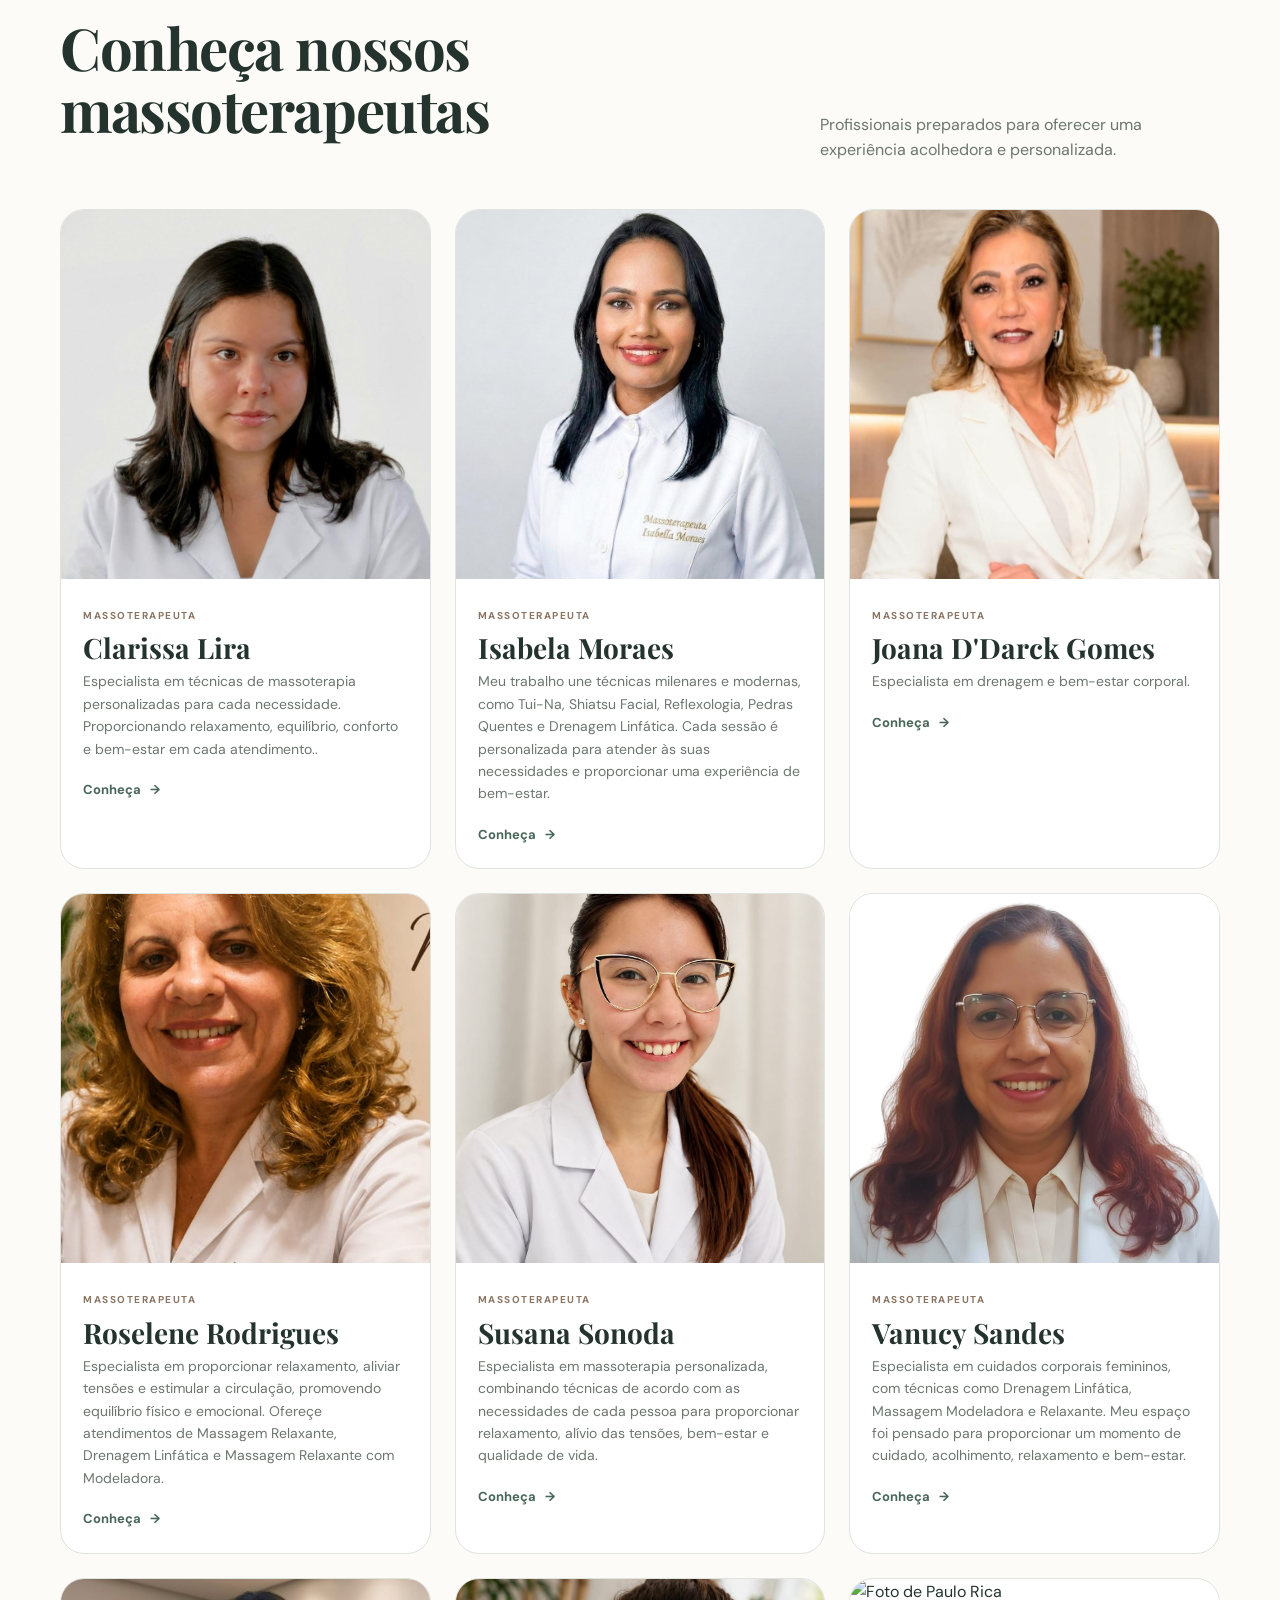
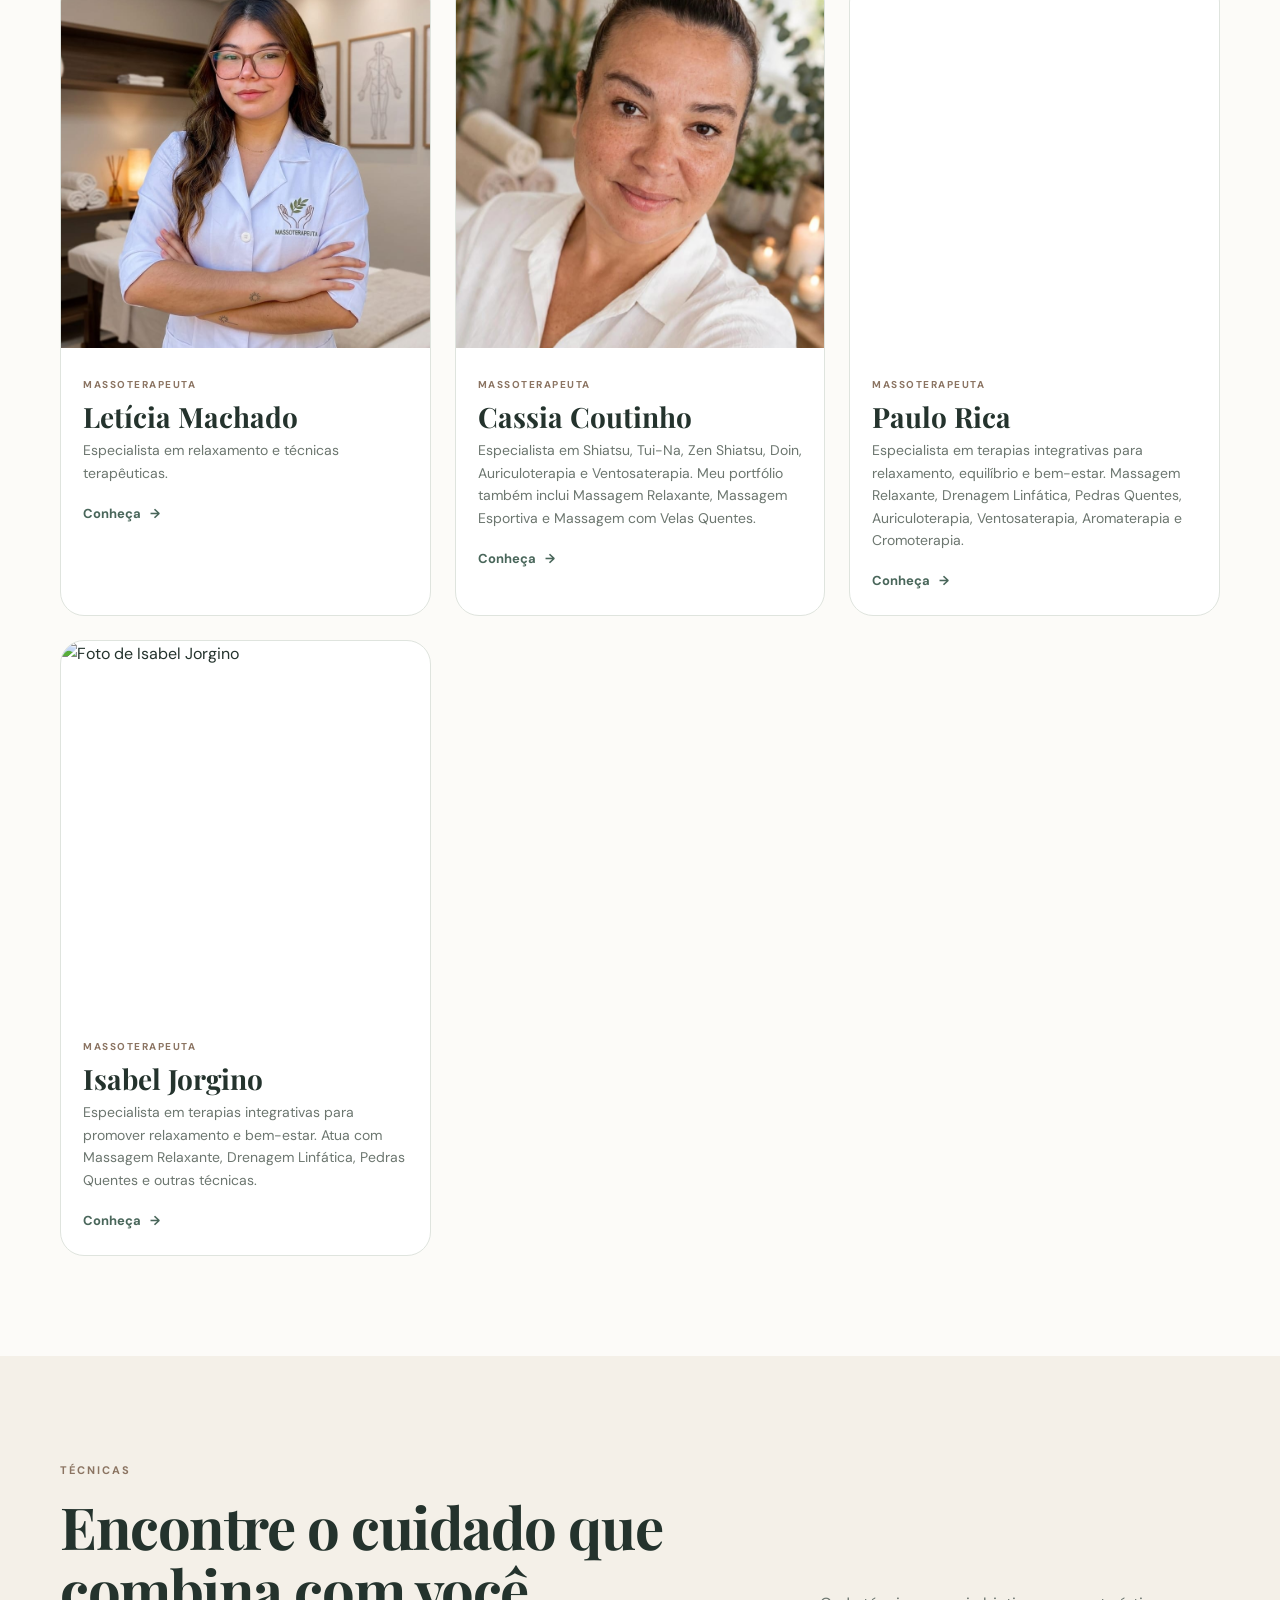
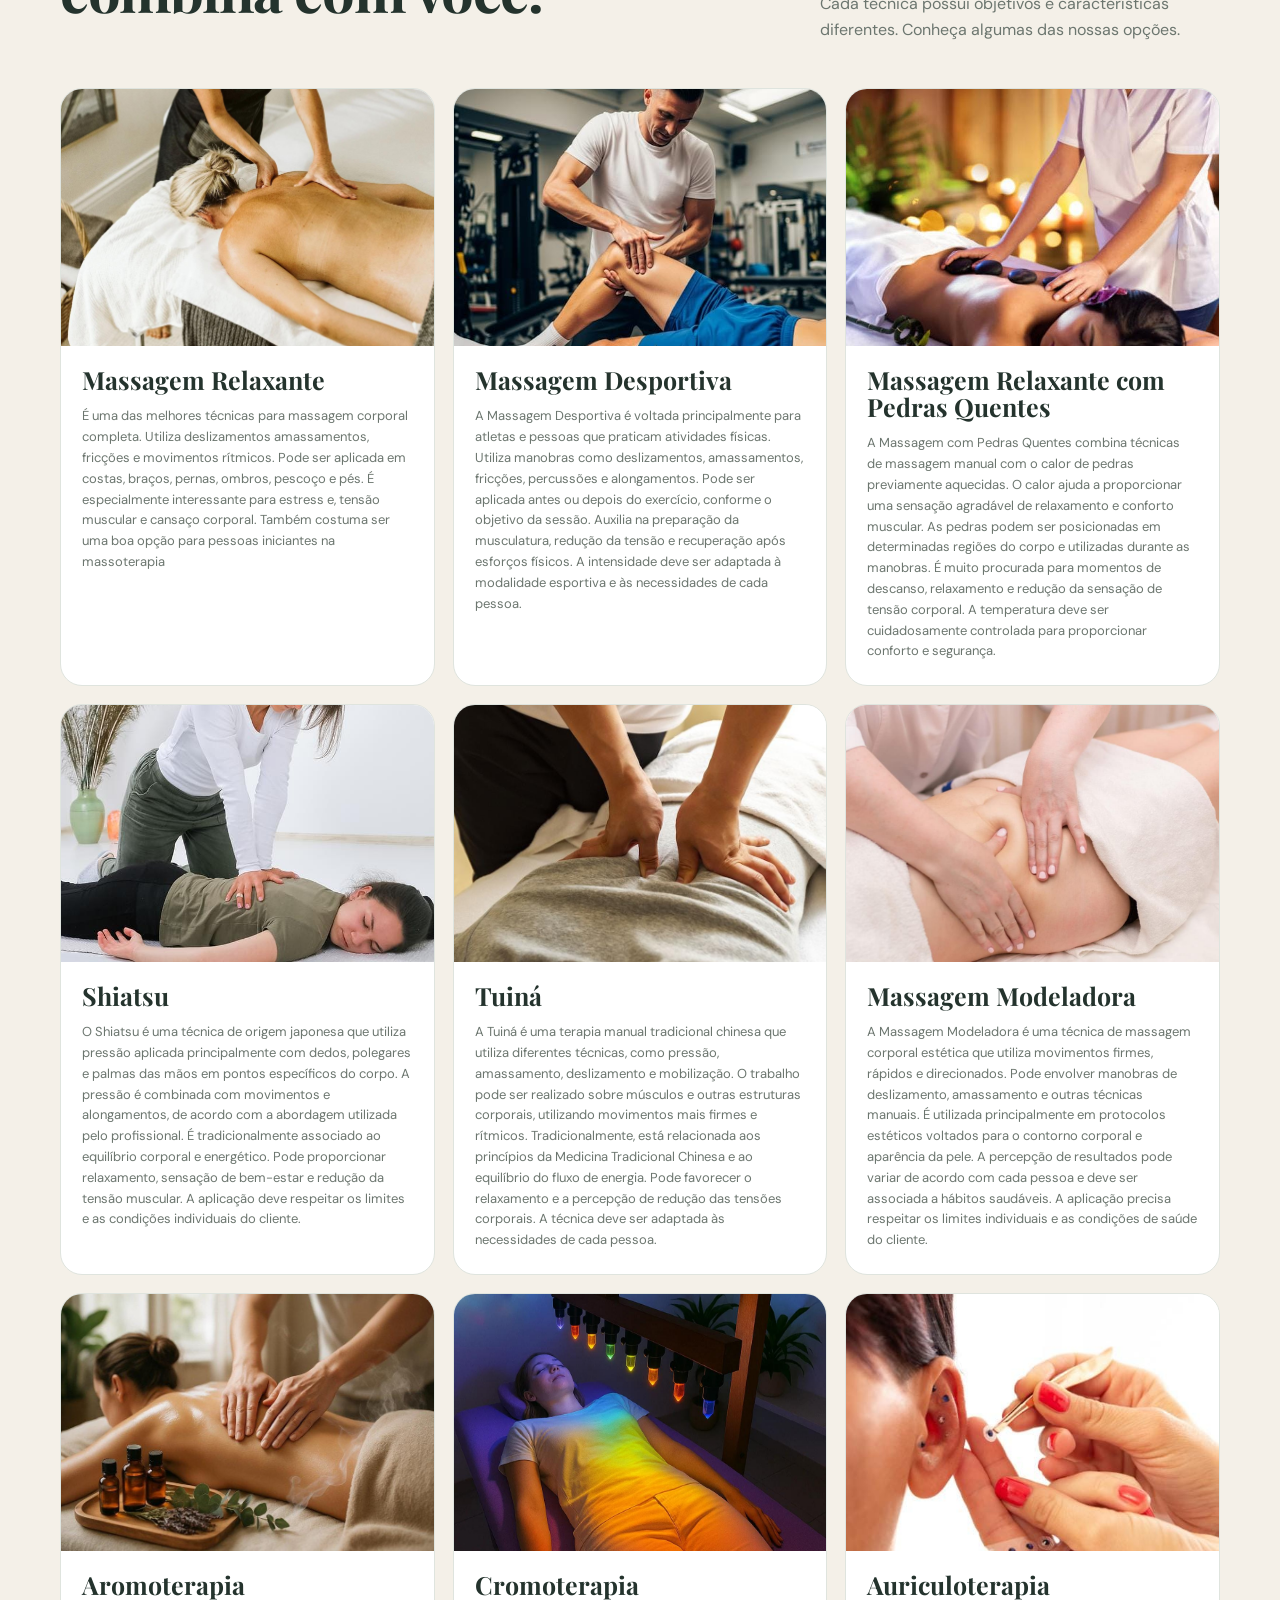
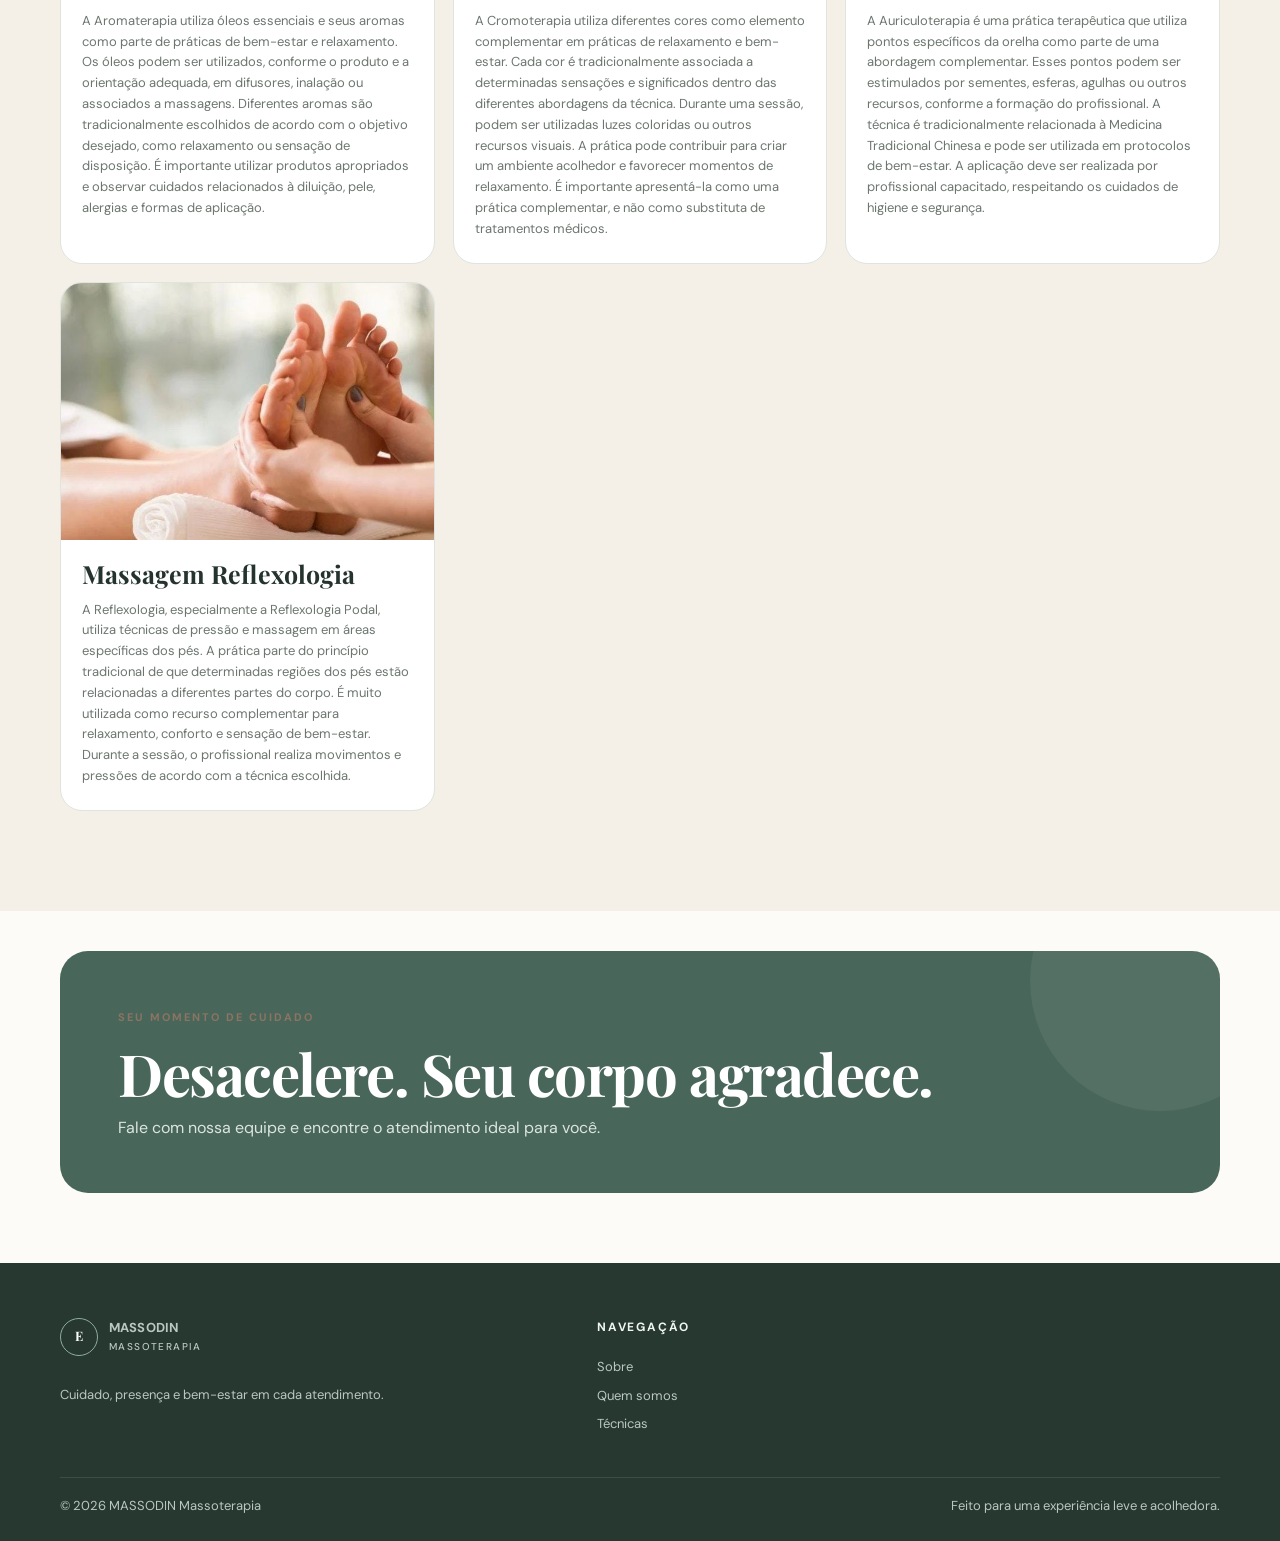
==== commit 20808027: "inserindo técnicas" ====
--- a/index.html
+++ b/index.html
@@ -201,12 +201,17 @@
           <p>Cada técnica possui objetivos e características diferentes. Conheça algumas das nossas opções.</p>
         </div>
         <div class="techniques-grid">
-          <article class="tech-card"><img src="assets/tecnica-relaxante.svg" alt="Massagem relaxante"><div><h3>Massagem Relaxante</h3><p>Toques suaves e ritmados para promover relaxamento e bem-estar.</p></div></article>
-          <article class="tech-card"><img src="assets/tecnica-terapeutica.svg" alt="Massagem terapêutica"><div><h3>Massagem Terapêutica</h3><p>Foco em áreas de tensão e desconforto muscular.</p></div></article>
-          <article class="tech-card"><img src="assets/tecnica-shiatsu.svg" alt="Shiatsu"><div><h3>Shiatsu</h3><p>Pressões específicas que ajudam a reduzir tensões e promover equilíbrio.</p></div></article>
-          <article class="tech-card"><img src="assets/tecnica-drenagem.svg" alt="Drenagem linfática"><div><h3>Drenagem Linfática</h3><p>Manobras delicadas com foco no sistema linfático e sensação de leveza.</p></div></article>
-          <article class="tech-card"><img src="assets/tecnica-pedras.svg" alt="Pedras quentes"><div><h3>Pedras Quentes</h3><p>Calor e massagem combinados para uma experiência profundamente relaxante.</p></div></article>
-          <article class="tech-card"><img src="assets/tecnica-ventosa.svg" alt="Ventosaterapia"><div><h3>Ventosaterapia</h3><p>Técnica complementar utilizada para trabalhar tensões e promover relaxamento.</p></div></article>
+          <article class="tech-card"><img src="assets/IMG/Relaxante.jpeg" alt="Massagem relaxante"><div><h3>Massagem Relaxante</h3><p>É uma das melhores técnicas para massagem corporal completa. Utiliza deslizamentos amassamentos, fricções e movimentos rítmicos. Pode ser aplicada em costas, braços, pernas, ombros, pescoço e pés. É especialmente interessante para estress e, tensão muscular e cansaço corporal. Também costuma ser uma boa opção para pessoas iniciantes na massoterapia</p></div></article>
+          <article class="tech-card"><img src="assets/IMG/Desportiva.jpeg" alt="Massagem Desportiva"><div><h3>Massagem Desportiva</h3><p>A Massagem Desportiva é voltada principalmente para atletas e pessoas que praticam atividades físicas. Utiliza manobras como deslizamentos, amassamentos, fricções, percussões e alongamentos. Pode ser aplicada antes ou depois do exercício, conforme o objetivo da sessão. Auxilia na preparação da musculatura, redução da tensão e recuperação após esforços físicos. A intensidade deve ser adaptada à modalidade esportiva e às necessidades de cada pessoa.</p></div></article>
+          <article class="tech-card"><img src="assets/IMG/Pedras Quentes.jpeg" alt="Pedras Quentes"><div><h3>Massagem Relaxante com Pedras Quentes</h3><p>A Massagem com Pedras Quentes combina técnicas de massagem manual com o calor de pedras previamente aquecidas. O calor ajuda a proporcionar uma sensação agradável de relaxamento e conforto muscular. As pedras podem ser posicionadas em determinadas regiões do corpo e utilizadas durante as manobras. É muito procurada para momentos de descanso, relaxamento e redução da sensação de tensão corporal. A temperatura deve ser cuidadosamente controlada para proporcionar conforto e segurança.</p></div></article>
+          <article class="tech-card"><img src="assets/IMG/SHIATSU.jpeg" alt="Shiatsu"><div><h3>Shiatsu</h3><p>O Shiatsu é uma técnica de origem japonesa que utiliza pressão aplicada principalmente com dedos, polegares e palmas das mãos em pontos específicos do corpo. A pressão é combinada com movimentos e alongamentos, de acordo com a abordagem utilizada pelo profissional. É tradicionalmente associado ao equilíbrio corporal e energético. Pode proporcionar relaxamento, sensação de bem-estar e redução da tensão muscular. A aplicação deve respeitar os limites e as condições individuais do cliente.</p></div></article>
+          <article class="tech-card"><img src="assets/IMG/TUINÁ.jpeg" alt="Tuiná"><div><h3>Tuiná</h3><p>A Tuiná é uma terapia manual tradicional chinesa que utiliza diferentes técnicas, como pressão, amassamento, deslizamento e mobilização. O trabalho pode ser realizado sobre músculos e outras estruturas corporais, utilizando movimentos mais firmes e rítmicos. Tradicionalmente, está relacionada aos princípios da Medicina Tradicional Chinesa e ao equilíbrio do fluxo de energia. Pode favorecer o relaxamento e a percepção de redução das tensões corporais. A técnica deve ser adaptada às necessidades de cada pessoa.</p></div></article>
+          <article class="tech-card"><img src="assets/IMG/MODELADORA.jpeg" alt="Modeladora"><div><h3>Massagem Modeladora</h3><p>A Massagem Modeladora é uma técnica de massagem corporal estética que utiliza movimentos firmes, rápidos e direcionados. Pode envolver manobras de deslizamento, amassamento e outras técnicas manuais. É utilizada principalmente em protocolos estéticos voltados para o contorno corporal e aparência da pele. A percepção de resultados pode variar de acordo com cada pessoa e deve ser associada a hábitos saudáveis. A aplicação precisa respeitar os limites individuais e as condições de saúde do cliente.</p></div></article>
+
+          <article class="tech-card"><img src="assets/IMG/AROMATERAPIA.jpeg" alt="Aromoterapia"><div><h3>Aromoterapia</h3><p>A Aromaterapia utiliza óleos essenciais e seus aromas como parte de práticas de bem-estar e relaxamento. Os óleos podem ser utilizados, conforme o produto e a orientação adequada, em difusores, inalação ou associados a massagens. Diferentes aromas são tradicionalmente escolhidos de acordo com o objetivo desejado, como relaxamento ou sensação de disposição. É importante utilizar produtos apropriados e observar cuidados relacionados à diluição, pele, alergias e formas de aplicação.</p></div></article>
+          <article class="tech-card"><img src="assets/IMG/CROMOTERAPIA.jpeg" alt="Cromoterapia"><div><h3>Cromoterapia</h3><p>A Cromoterapia utiliza diferentes cores como elemento complementar em práticas de relaxamento e bem-estar. Cada cor é tradicionalmente associada a determinadas sensações e significados dentro das diferentes abordagens da técnica. Durante uma sessão, podem ser utilizadas luzes coloridas ou outros recursos visuais. A prática pode contribuir para criar um ambiente acolhedor e favorecer momentos de relaxamento. É importante apresentá-la como uma prática complementar, e não como substituta de tratamentos médicos.</p></div></article>
+          <article class="tech-card"><img src="assets/IMG/AURICULOTERAPIA.jpeg" alt="Auriculoterapia"><div><h3>Auriculoterapia</h3><p>A Auriculoterapia é uma prática terapêutica que utiliza pontos específicos da orelha como parte de uma abordagem complementar. Esses pontos podem ser estimulados por sementes, esferas, agulhas ou outros recursos, conforme a formação do profissional. A técnica é tradicionalmente relacionada à Medicina Tradicional Chinesa e pode ser utilizada em protocolos de bem-estar. A aplicação deve ser realizada por profissional capacitado, respeitando os cuidados de higiene e segurança.</p></div></article>
+          <article class="tech-card"><img src="assets/IMG/REFLEXOLOGIA.jpeg" alt="Reflexologia"><div><h3>Massagem Reflexologia</h3><p>A Reflexologia, especialmente a Reflexologia Podal, utiliza técnicas de pressão e massagem em áreas específicas dos pés. A prática parte do princípio tradicional de que determinadas regiões dos pés estão relacionadas a diferentes partes do corpo. É muito utilizada como recurso complementar para relaxamento, conforto e sensação de bem-estar. Durante a sessão, o profissional realiza movimentos e pressões de acordo com a técnica escolhida.</p></div></article>
         </div>
       </div>
     </section>
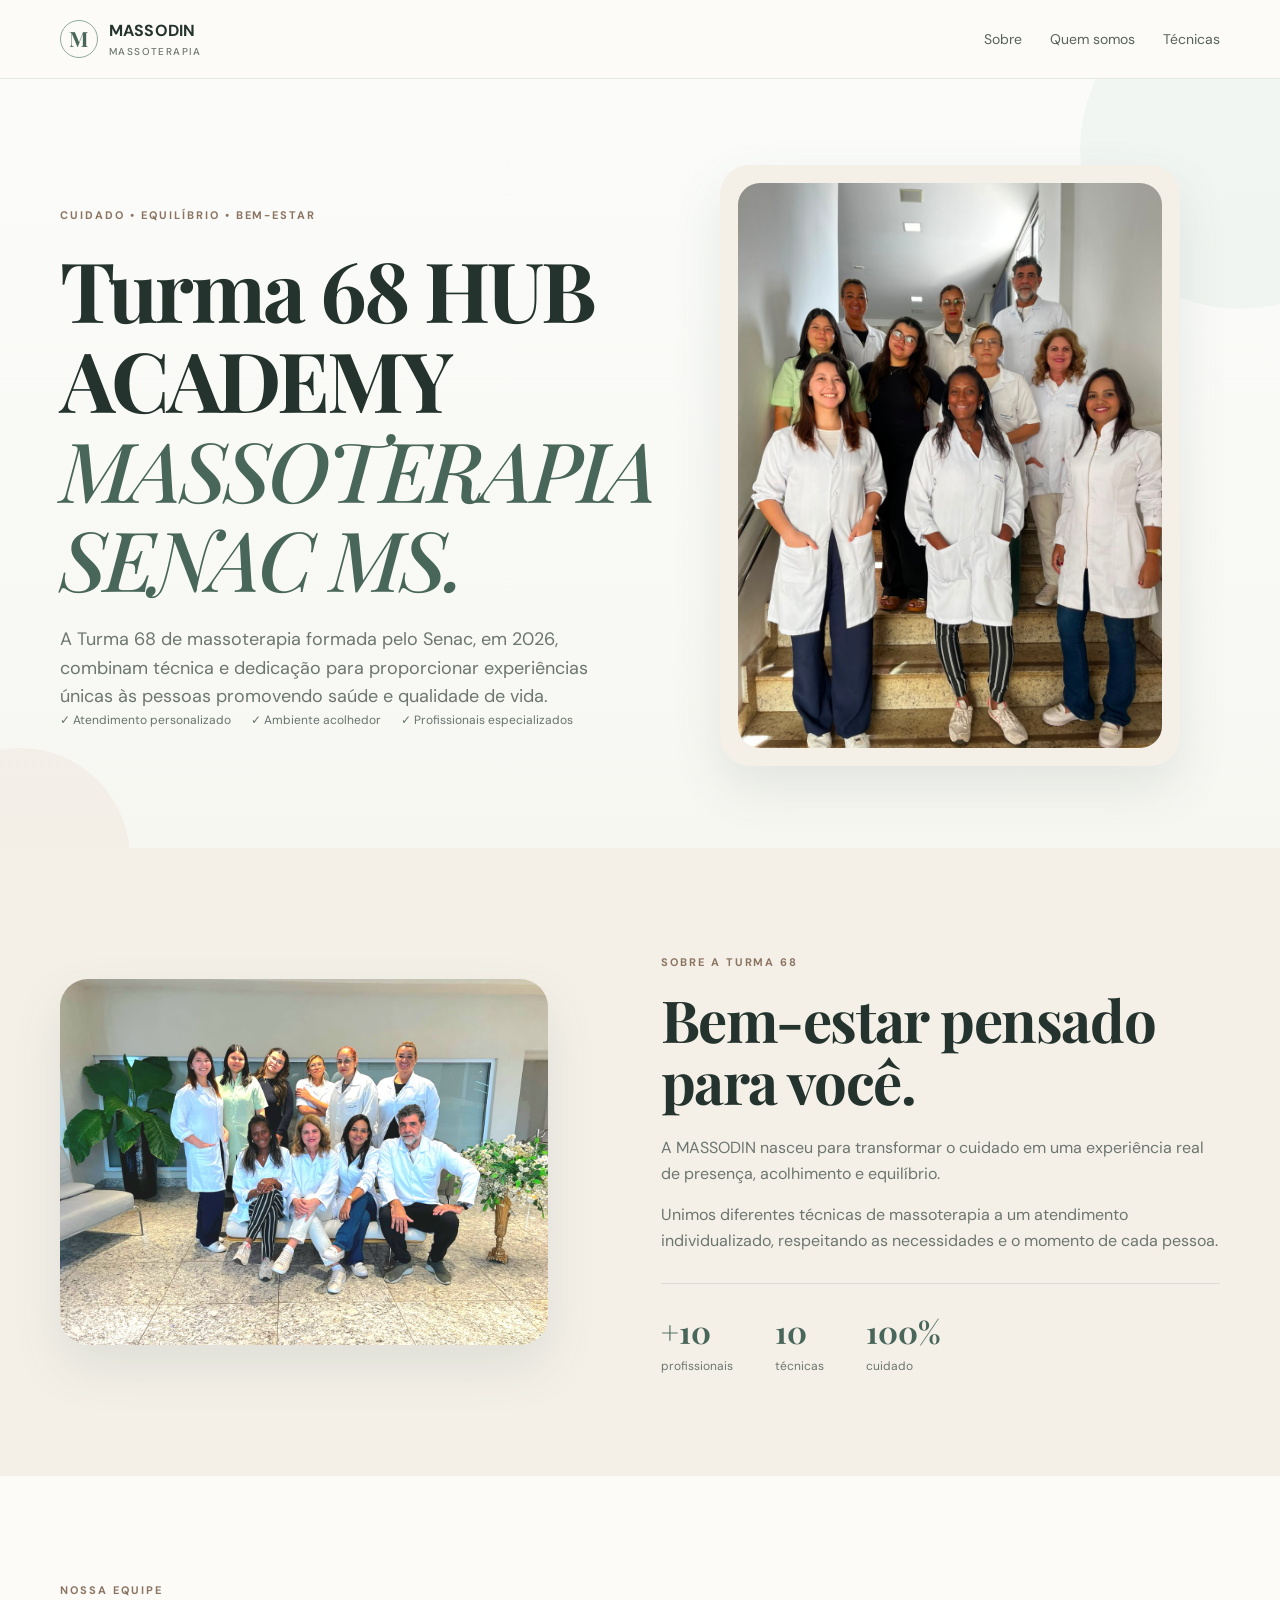
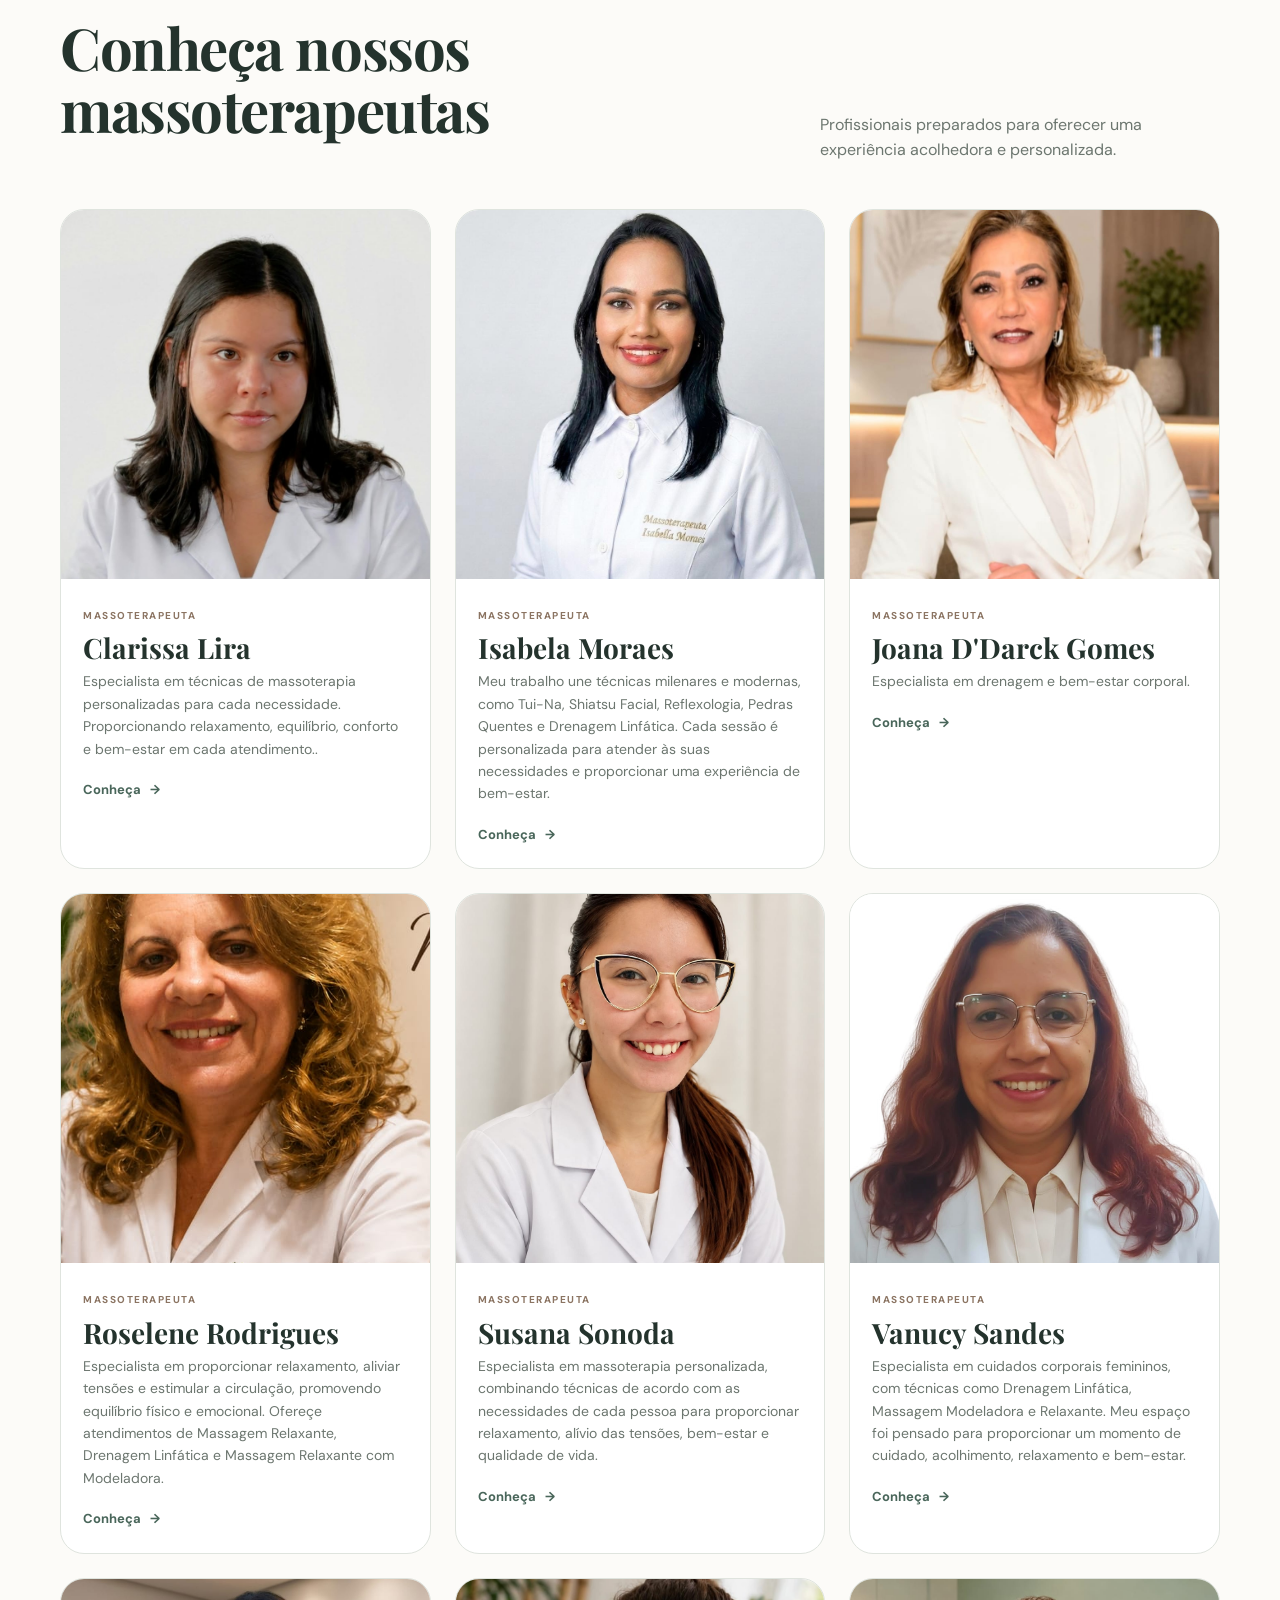
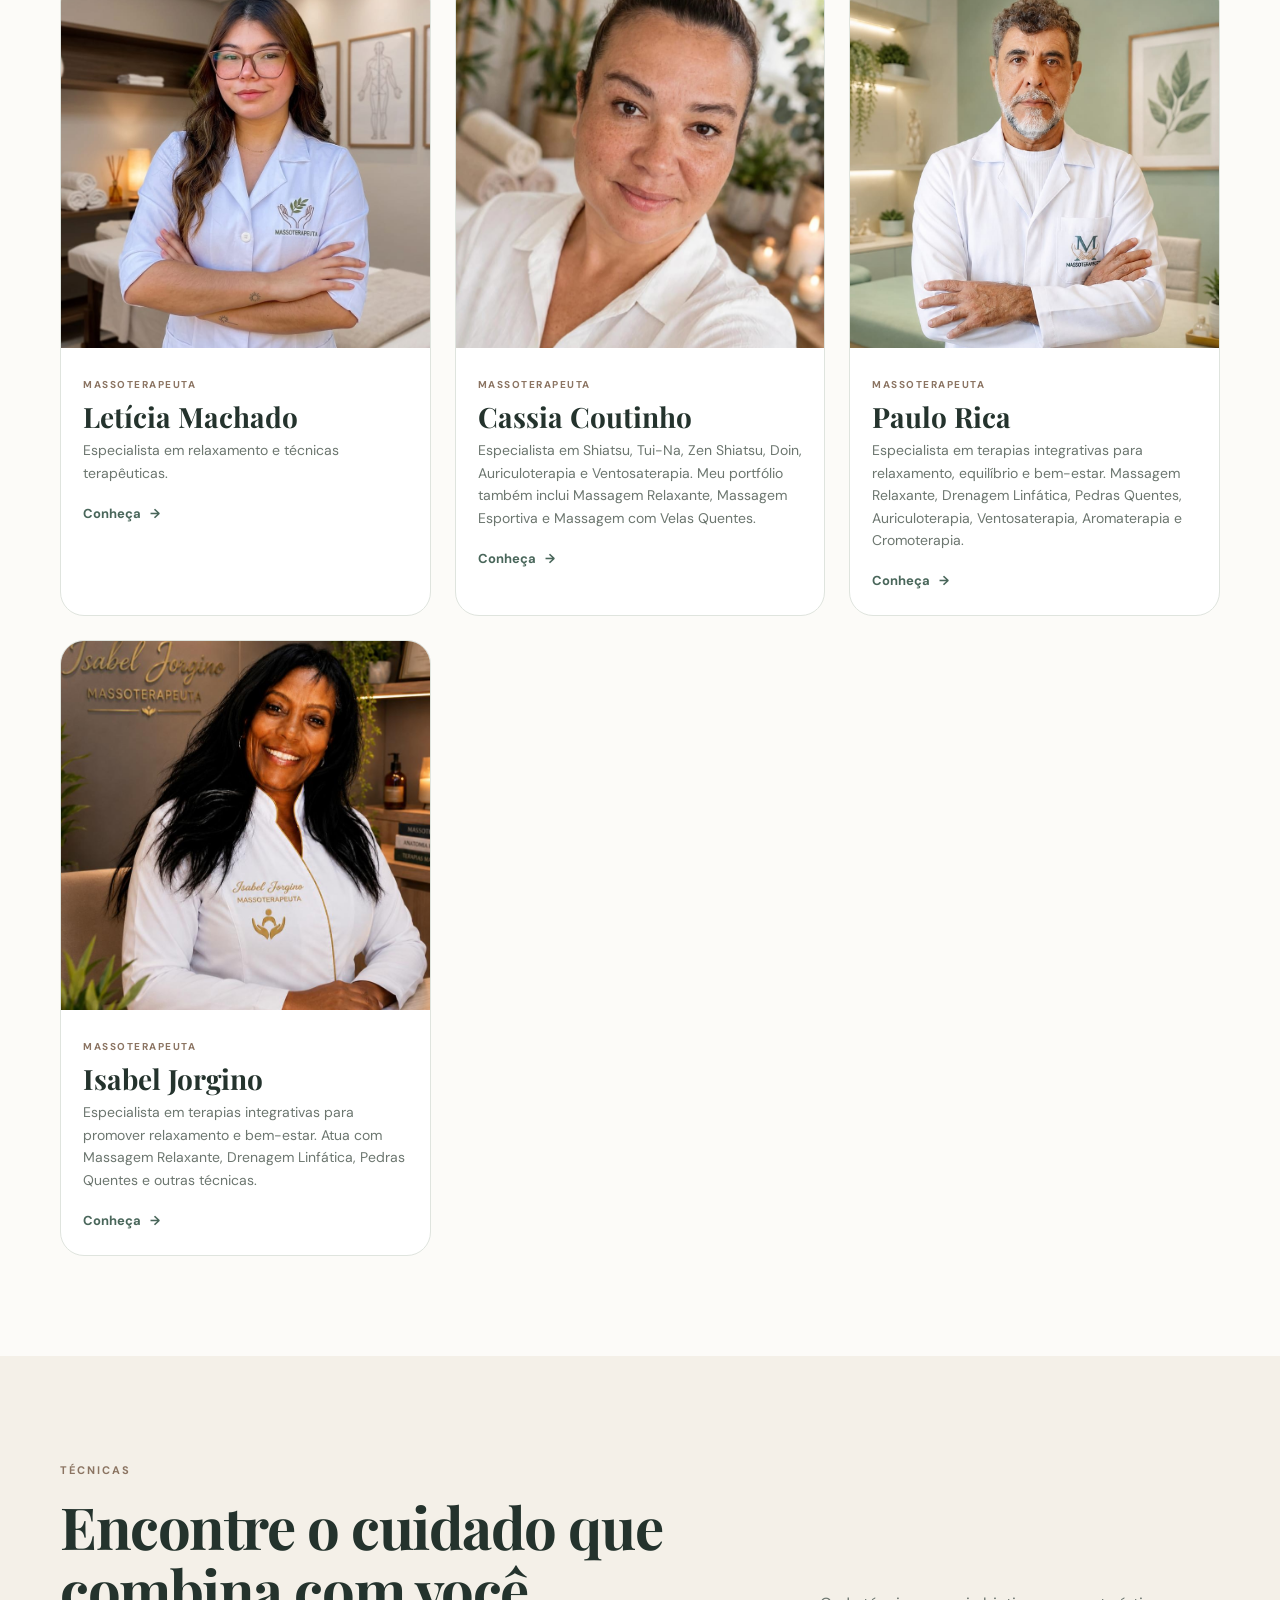
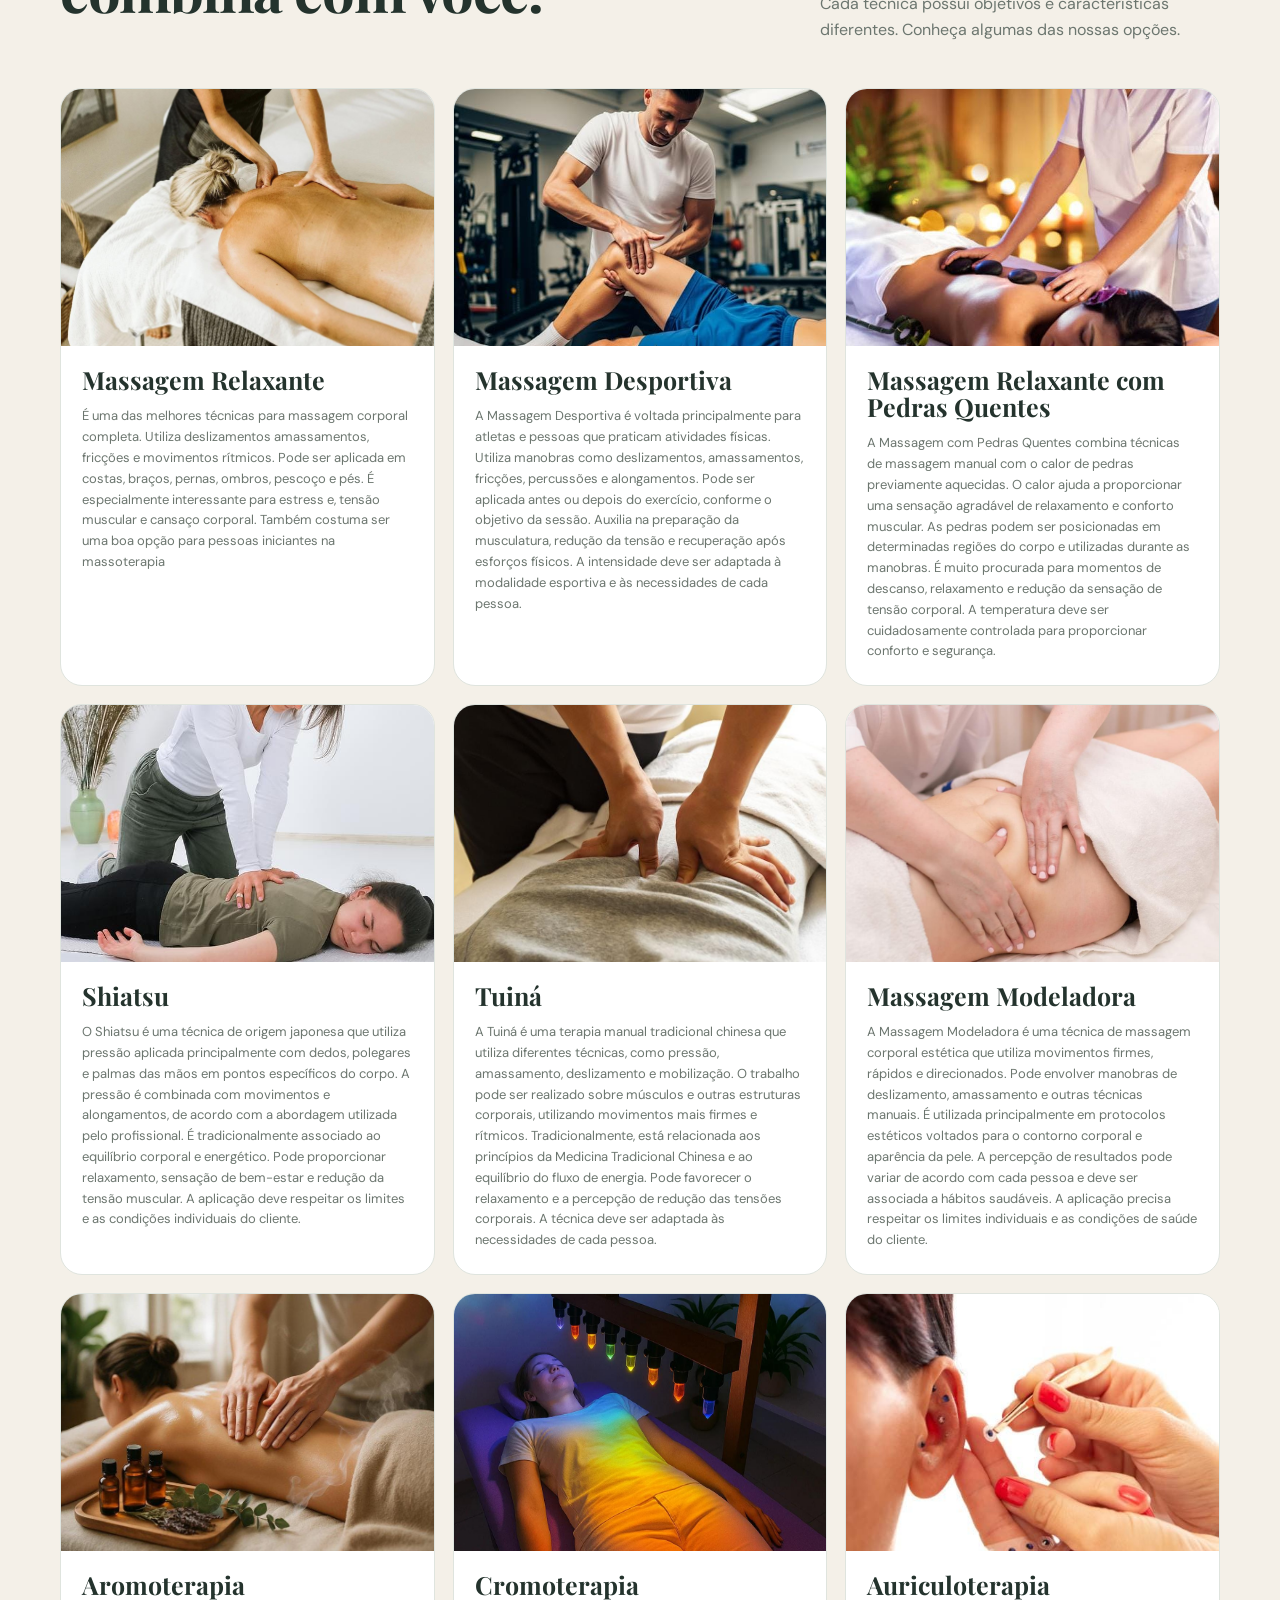
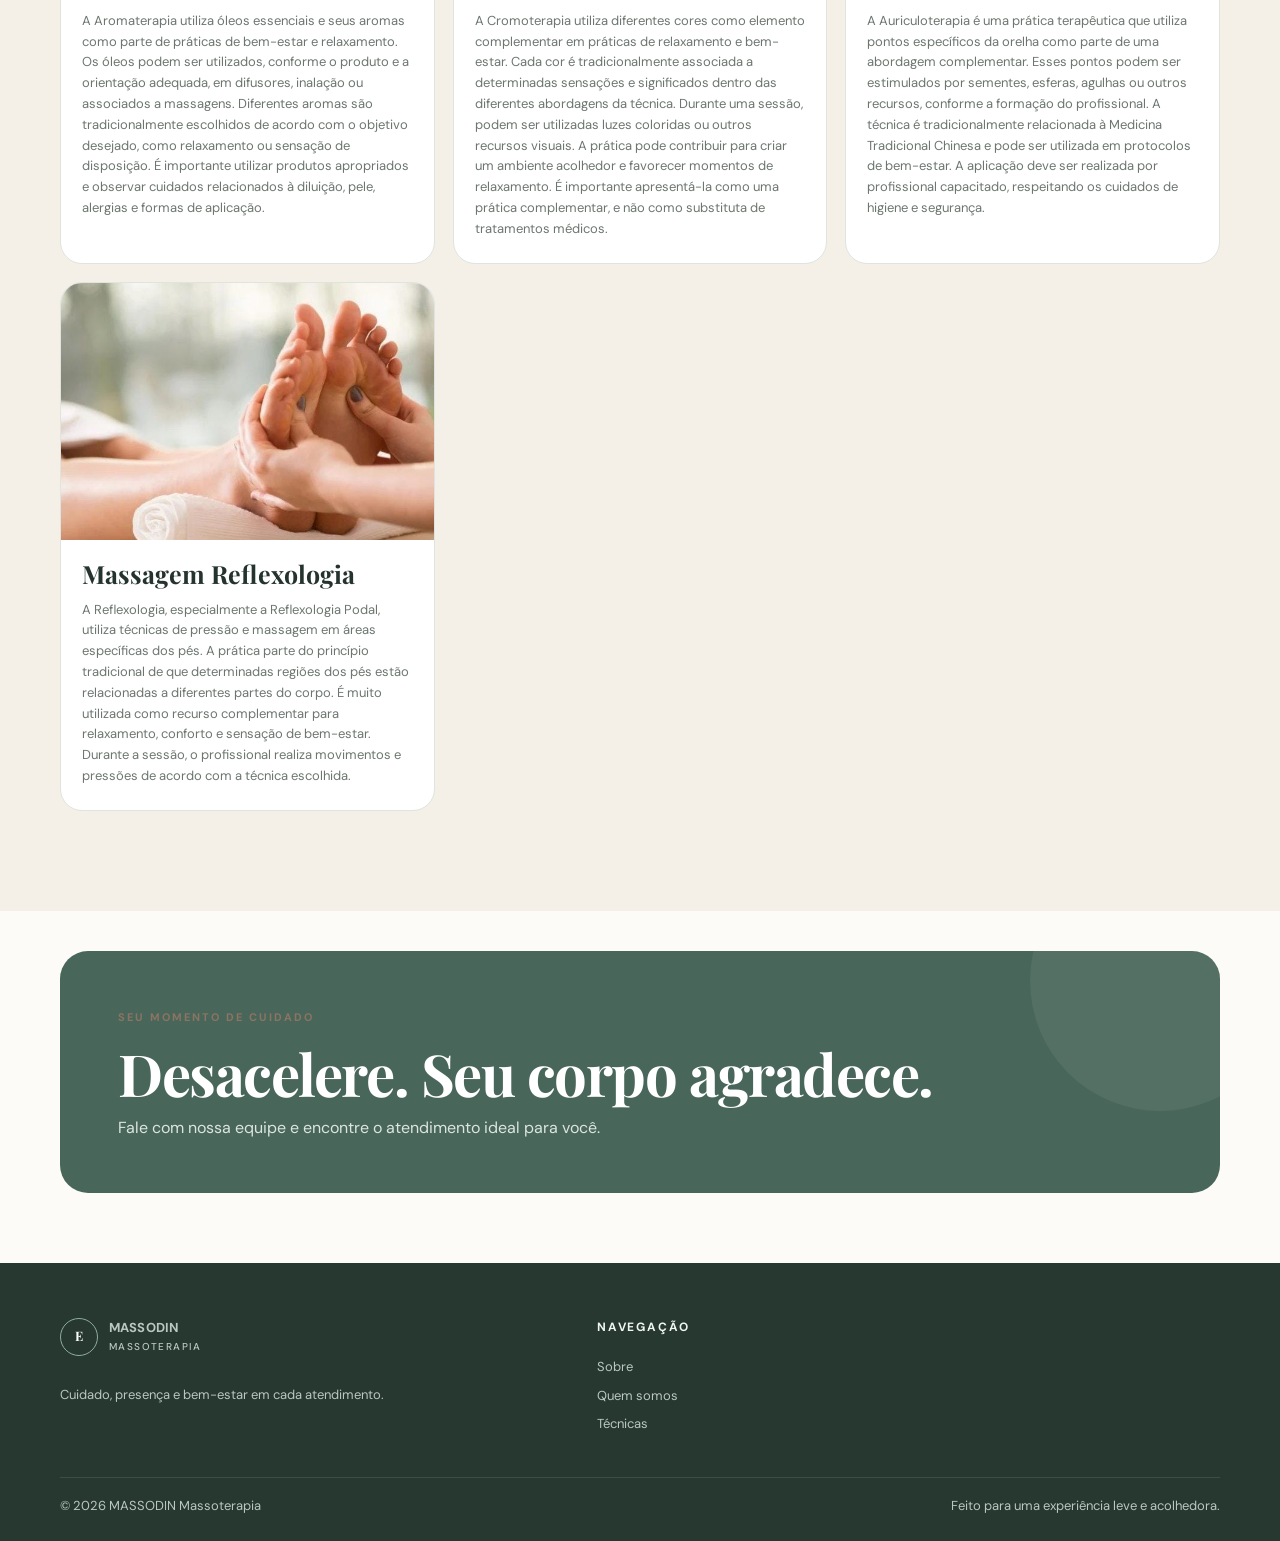
==== commit aca660bf: "ATUALIZÇÃO IMG" ====
--- a/index.html
+++ b/index.html
@@ -168,7 +168,7 @@
             </div>
           </article>
           <article class="profile-card">
-            <img src="assets/img/PAULO RICA.jpeg" alt="Foto de Paulo Rica">
+            <img src="assets/IMG/PAULO.jpeg" alt="Foto de Paulo Rica">
             <div class="profile-info">
               <span class="tag">Massoterapeuta</span>
               <h3>Paulo Rica</h3>
@@ -178,7 +178,7 @@
             </div>
           </article>
           <article class="profile-card">
-            <img src="assets/img/ISABEL JORGINO.jpeg" alt="Foto de Isabel Jorgino">
+            <img src="assets/IMG/ISABEL.jpeg" alt="Foto de Isabel Jorgino">
             <div class="profile-info">
               <span class="tag">Massoterapeuta</span>
               <h3>Isabel Jorgino</h3>
